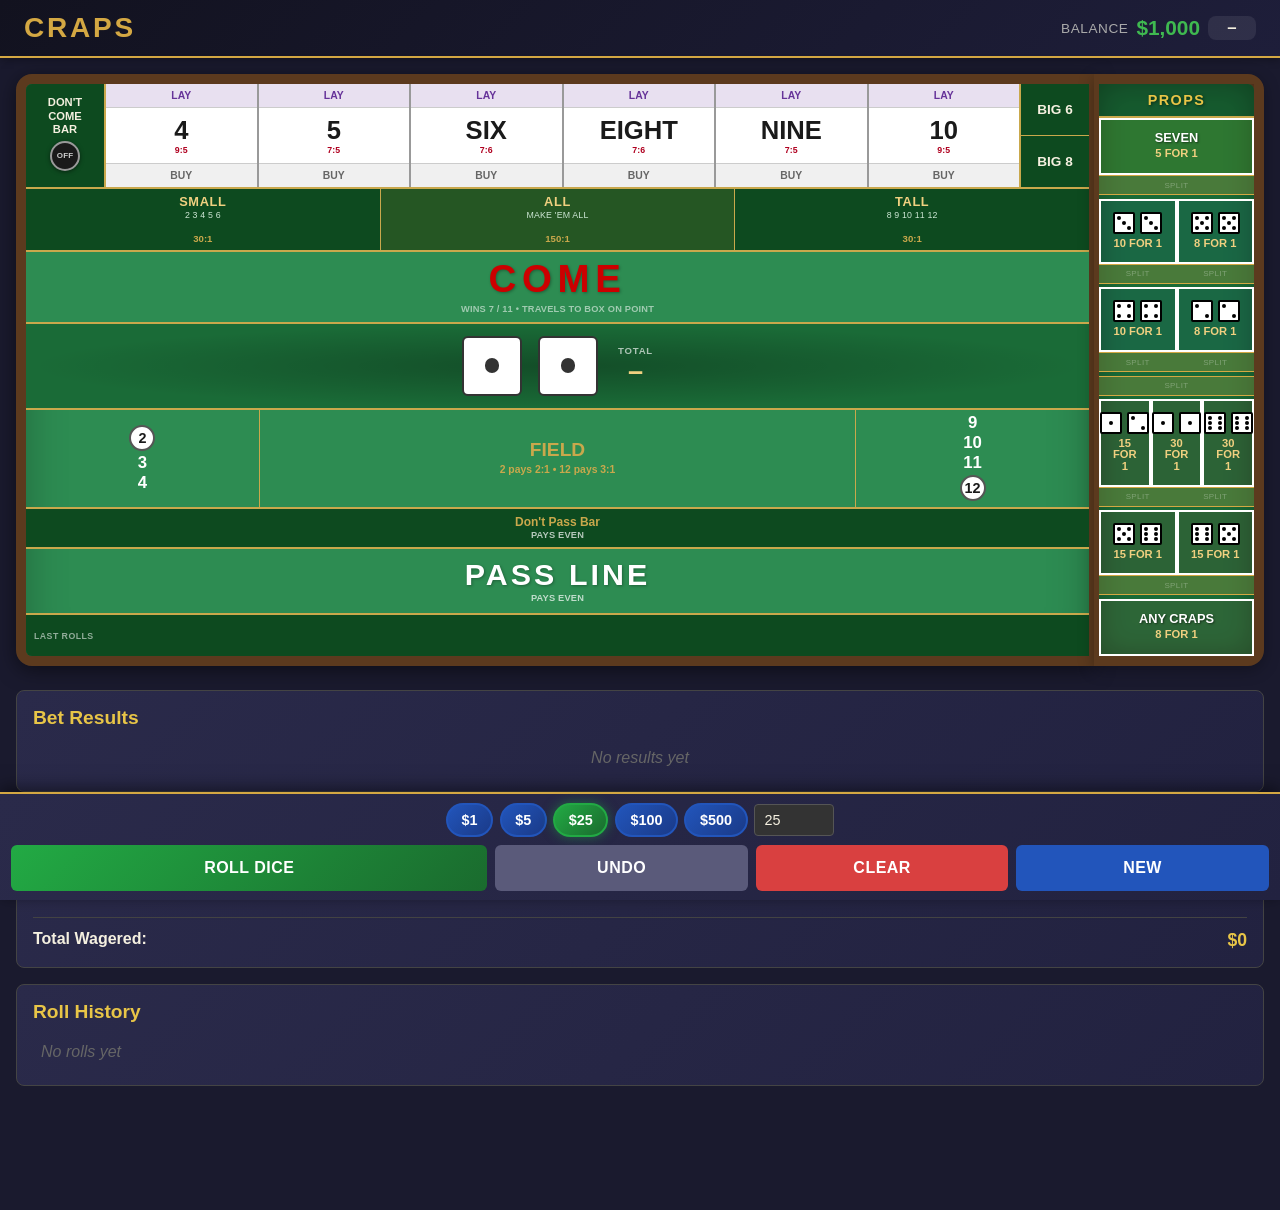
==== index.html @ 852f3686 "Add Undo, Clear-not-in-play, and keep the Pass Line up on a win - Undo button: removes the most rece" ====
<!DOCTYPE html>
<html lang="en">
<head>
  <meta charset="UTF-8">
  <meta name="viewport" content="width=device-width, initial-scale=1.0, viewport-fit=cover">
  <title>Craps</title>
  <link rel="stylesheet" href="styles.css">
  <link rel="manifest" href="manifest.json">
  <meta name="apple-mobile-web-app-capable" content="yes">
  <meta name="apple-mobile-web-app-status-bar-style" content="black-translucent">
  <meta name="apple-mobile-web-app-title" content="Craps">
  <meta name="theme-color" content="#1a1a2e">
  <link rel="apple-touch-icon" href="icons/icon-192.png">
</head>
<body>
  <header class="game-header">
    <h1>Craps</h1>
    <div class="player-info">
      <span class="balance-label">Balance</span>
      <span id="player-balance" class="balance-amount">$1000</span>
      <span id="game-message" class="result-chip" aria-live="polite" role="status">&ndash;</span>
    </div>
  </header>

  <main class="game-container">

    <!-- ============================================ -->
    <!-- TABLE LAYOUT: Craps Table + Prop Sidebar     -->
    <!-- ============================================ -->
    <div class="table-layout">

      <!-- CRAPS TABLE - Main Game Field -->
      <div class="craps-table">
        <div class="table-felt">

          <!-- ROW 1: Don't Come Bar + Number Boxes (4,5,SIX,8,NINE,10) + Big 6/8 -->
          <div class="table-top-row">
            <button class="bet-area dont-come-bar" data-bet="dont-come" aria-label="Don't Come">
              <span class="bet-label">Don't<br>Come<br>Bar</span>
              <div class="off-puck" id="off-puck">OFF</div>
              <div class="chip-stack" id="chips-dont-come"></div>
            </button>

            <div class="number-boxes">
              <div class="number-box" data-number="4">
                <div class="come-chip-spot" id="chips-come-pt-4" title="Come point"></div>
                <div class="dc-chip-spot" id="chips-dc-pt-4" title="Don't come point"></div>
                <div class="point-marker" id="point-marker-4"></div>
                <button class="bet-area number-bet-lay" data-bet="lay-4" aria-label="Lay 4">
                  <span class="lay-label">Lay</span>
                  <div class="chip-stack" id="chips-lay-4"></div>
                </button>
                <button class="bet-area number-bet-place" data-bet="place-4" aria-label="Place 4">
                  <span class="number-label">4</span>
                  <span class="place-odds">9:5</span>
                  <div class="chip-stack" id="chips-place-4"></div>
                </button>
                <button class="bet-area number-bet-buy" data-bet="buy-4" aria-label="Buy 4">
                  <span class="buy-label">Buy</span>
                  <div class="chip-stack" id="chips-buy-4"></div>
                </button>
              </div>

              <div class="number-box" data-number="5">
                <div class="come-chip-spot" id="chips-come-pt-5" title="Come point"></div>
                <div class="dc-chip-spot" id="chips-dc-pt-5" title="Don't come point"></div>
                <div class="point-marker" id="point-marker-5"></div>
                <button class="bet-area number-bet-lay" data-bet="lay-5" aria-label="Lay 5">
                  <span class="lay-label">Lay</span>
                  <div class="chip-stack" id="chips-lay-5"></div>
                </button>
                <button class="bet-area number-bet-place" data-bet="place-5" aria-label="Place 5">
                  <span class="number-label">5</span>
                  <span class="place-odds">7:5</span>
                  <div class="chip-stack" id="chips-place-5"></div>
                </button>
                <button class="bet-area number-bet-buy" data-bet="buy-5" aria-label="Buy 5">
                  <span class="buy-label">Buy</span>
                  <div class="chip-stack" id="chips-buy-5"></div>
                </button>
              </div>

              <div class="number-box" data-number="6">
                <div class="come-chip-spot" id="chips-come-pt-6" title="Come point"></div>
                <div class="dc-chip-spot" id="chips-dc-pt-6" title="Don't come point"></div>
                <div class="point-marker" id="point-marker-6"></div>
                <button class="bet-area number-bet-lay" data-bet="lay-6" aria-label="Lay 6">
                  <span class="lay-label">Lay</span>
                  <div class="chip-stack" id="chips-lay-6"></div>
                </button>
                <button class="bet-area number-bet-place" data-bet="place-6" aria-label="Place 6">
                  <span class="number-label">SIX</span>
                  <span class="place-odds">7:6</span>
                  <div class="chip-stack" id="chips-place-6"></div>
                </button>
                <button class="bet-area number-bet-buy" data-bet="buy-6" aria-label="Buy 6">
                  <span class="buy-label">Buy</span>
                  <div class="chip-stack" id="chips-buy-6"></div>
                </button>
              </div>

              <div class="number-box" data-number="8">
                <div class="come-chip-spot" id="chips-come-pt-8" title="Come point"></div>
                <div class="dc-chip-spot" id="chips-dc-pt-8" title="Don't come point"></div>
                <div class="point-marker" id="point-marker-8"></div>
                <button class="bet-area number-bet-lay" data-bet="lay-8" aria-label="Lay 8">
                  <span class="lay-label">Lay</span>
                  <div class="chip-stack" id="chips-lay-8"></div>
                </button>
                <button class="bet-area number-bet-place" data-bet="place-8" aria-label="Place 8">
                  <span class="number-label">EIGHT</span>
                  <span class="place-odds">7:6</span>
                  <div class="chip-stack" id="chips-place-8"></div>
                </button>
                <button class="bet-area number-bet-buy" data-bet="buy-8" aria-label="Buy 8">
                  <span class="buy-label">Buy</span>
                  <div class="chip-stack" id="chips-buy-8"></div>
                </button>
              </div>

              <div class="number-box" data-number="9">
                <div class="come-chip-spot" id="chips-come-pt-9" title="Come point"></div>
                <div class="dc-chip-spot" id="chips-dc-pt-9" title="Don't come point"></div>
                <div class="point-marker" id="point-marker-9"></div>
                <button class="bet-area number-bet-lay" data-bet="lay-9" aria-label="Lay 9">
                  <span class="lay-label">Lay</span>
                  <div class="chip-stack" id="chips-lay-9"></div>
                </button>
                <button class="bet-area number-bet-place" data-bet="place-9" aria-label="Place 9">
                  <span class="number-label">NINE</span>
                  <span class="place-odds">7:5</span>
                  <div class="chip-stack" id="chips-place-9"></div>
                </button>
                <button class="bet-area number-bet-buy" data-bet="buy-9" aria-label="Buy 9">
                  <span class="buy-label">Buy</span>
                  <div class="chip-stack" id="chips-buy-9"></div>
                </button>
              </div>

              <div class="number-box" data-number="10">
                <div class="come-chip-spot" id="chips-come-pt-10" title="Come point"></div>
                <div class="dc-chip-spot" id="chips-dc-pt-10" title="Don't come point"></div>
                <div class="point-marker" id="point-marker-10"></div>
                <button class="bet-area number-bet-lay" data-bet="lay-10" aria-label="Lay 10">
                  <span class="lay-label">Lay</span>
                  <div class="chip-stack" id="chips-lay-10"></div>
                </button>
                <button class="bet-area number-bet-place" data-bet="place-10" aria-label="Place 10">
                  <span class="number-label">10</span>
                  <span class="place-odds">9:5</span>
                  <div class="chip-stack" id="chips-place-10"></div>
                </button>
                <button class="bet-area number-bet-buy" data-bet="buy-10" aria-label="Buy 10">
                  <span class="buy-label">Buy</span>
                  <div class="chip-stack" id="chips-buy-10"></div>
                </button>
              </div>
            </div>

            <div class="big-bets">
              <button class="bet-area big-bet" data-bet="big-6" aria-label="Big 6">
                <span class="bet-label">BIG 6</span>
                <div class="chip-stack" id="chips-big-6"></div>
              </button>
              <button class="bet-area big-bet" data-bet="big-8" aria-label="Big 8">
                <span class="bet-label">BIG 8</span>
                <div class="chip-stack" id="chips-big-8"></div>
              </button>
            </div>
          </div>

          <!-- BONUS ROW: All Small / All Tall / All (ATS) — come-out roll only -->
          <div class="ats-row" aria-label="Bonus bets">
            <button class="bet-area ats-bet ats-small" data-bet="small" aria-label="All Small 2 3 4 5 6">
              <span class="ats-title">SMALL</span>
              <span class="ats-nums">2 3 4 5 6</span>
              <span class="ats-progress" id="ats-progress-small"></span>
              <span class="payout-label">30:1</span>
              <div class="chip-stack" id="chips-small"></div>
            </button>
            <button class="bet-area ats-bet ats-all" data-bet="all" aria-label="All numbers">
              <span class="ats-title">ALL</span>
              <span class="ats-nums">make 'em all</span>
              <span class="ats-progress" id="ats-progress-all"></span>
              <span class="payout-label">150:1</span>
              <div class="chip-stack" id="chips-all"></div>
            </button>
            <button class="bet-area ats-bet ats-tall" data-bet="tall" aria-label="All Tall 8 9 10 11 12">
              <span class="ats-title">TALL</span>
              <span class="ats-nums">8 9 10 11 12</span>
              <span class="ats-progress" id="ats-progress-tall"></span>
              <span class="payout-label">30:1</span>
              <div class="chip-stack" id="chips-tall"></div>
            </button>
          </div>

          <!-- ROW 2: COME area -->
          <button class="bet-area come-area" data-bet="come" aria-label="Come">
            <span class="come-label">COME</span>
            <span class="band-payout">wins 7 / 11 &bull; travels to box on point</span>
            <div class="chip-stack" id="chips-come"></div>
          </button>

          <!-- DICE ON BOARD -->
          <div class="table-center" aria-label="Dice">
            <div class="dice-container">
              <div class="die" id="die-1" aria-label="Die 1">
                <div class="die-face" data-value="1">
                  <span class="dot top-left"></span>
                  <span class="dot top-right"></span>
                  <span class="dot mid-left"></span>
                  <span class="dot center"></span>
                  <span class="dot mid-right"></span>
                  <span class="dot bottom-left"></span>
                  <span class="dot bottom-right"></span>
                </div>
              </div>
              <div class="die" id="die-2" aria-label="Die 2">
                <div class="die-face" data-value="1">
                  <span class="dot top-left"></span>
                  <span class="dot top-right"></span>
                  <span class="dot mid-left"></span>
                  <span class="dot center"></span>
                  <span class="dot mid-right"></span>
                  <span class="dot bottom-left"></span>
                  <span class="dot bottom-right"></span>
                </div>
              </div>
            </div>
            <div class="dice-total">
              <span>Total</span>
              <span id="dice-total-value">&ndash;</span>
            </div>
          </div>

          <!-- ROW 3: FIELD area — 3 sections, all place the same field bet -->
          <div class="field-area field-row">
            <button class="bet-area field-section field-left" data-bet="field" aria-label="Field 2 3 4">
              <div class="field-nums">
                <span class="field-number field-special">2</span>
                <span class="field-number">3</span>
                <span class="field-number">4</span>
              </div>
            </button>
            <button class="bet-area field-section field-center" data-bet="field" aria-label="Field">
              <span class="field-title">FIELD</span>
              <div class="field-payout">2 pays 2:1 &bull; 12 pays 3:1</div>
              <div class="chip-stack" id="chips-field"></div>
            </button>
            <button class="bet-area field-section field-right" data-bet="field" aria-label="Field 9 10 11 12">
              <div class="field-nums">
                <span class="field-number">9</span>
                <span class="field-number">10</span>
                <span class="field-number">11</span>
                <span class="field-number field-special">12</span>
              </div>
            </button>
          </div>

          <!-- ROW 4: Don't Pass Bar -->
          <button class="bet-area dont-pass-area" data-bet="dont-pass" aria-label="Don't Pass">
            <span class="bet-label">Don't Pass Bar</span>
            <span class="band-payout">pays even</span>
            <div class="chip-stack" id="chips-dont-pass"></div>
          </button>

          <!-- ROW 5: PASS LINE + PUT -->
          <div class="pass-line-row">
            <button class="bet-area pass-area" data-bet="pass" aria-label="Pass Line">
              <span class="pass-label">PASS LINE</span>
              <span class="band-payout">pays even</span>
              <div class="pass-chips">
                <div class="chip-stack" id="chips-pass"></div>
                <div class="chip-stack odds-stack" id="chips-pass-odds" title="Pass odds"></div>
              </div>
            </button>
            <button class="bet-area put-bet" data-bet="put" aria-label="Put Bet">
              <span class="put-label">PUT</span>
              <div class="chip-stack" id="chips-put"></div>
            </button>
          </div>

          <!-- DICE ROLL HISTORY — bottom of the board -->
          <div class="dice-history-bar">
            <span class="dice-history-label">Last rolls</span>
            <div id="dice-roll-history" class="dice-roll-history" aria-label="Recent roll history"></div>
          </div>

        </div>
      </div>

      <!-- Proposition Bets Sidebar -->
      <aside class="prop-sidebar" aria-label="Proposition bets">
        <div class="prop-sidebar-title">PROPS</div>
        <div class="prop-grid">

          <!-- Row 1: Any Seven (SEVEN) - full width -->
          <button class="bet-area prop-bet any-seven" data-bet="any-seven" aria-label="Any 7" style="grid-column: span 6;">
            <span class="bet-label">SEVEN</span>
            <span class="payout-label">5 FOR 1</span>
            <div class="chip-stack" id="chips-any-seven"></div>
          </button>

          <!-- Split: Any Seven / Hard ways -->
          <button class="bet-area split-zone" data-bet="split-seven-craps" aria-label="Split Any 7 / Any Craps" style="grid-column: span 6;">
            <span class="split-label">SPLIT</span>
            <div class="chip-stack" id="chips-split-seven-craps"></div>
          </button>

          <!-- Row 2: Hard 6 (10 FOR 1) & Hard 10 (8 FOR 1) -->
          <button class="bet-area prop-bet hard-way" data-bet="hard-6" aria-label="Hard 6" style="grid-column: span 3;">
            <div class="dice-display">
              <div class="mini-die die-3"><span class="dot top-left"></span><span class="dot center"></span><span class="dot bottom-right"></span></div>
              <div class="mini-die die-3"><span class="dot top-left"></span><span class="dot center"></span><span class="dot bottom-right"></span></div>
            </div>
            <span class="payout-label">10 FOR 1</span>
            <div class="chip-stack" id="chips-hard-6"></div>
          </button>

          <button class="bet-area prop-bet hard-way" data-bet="hard-10" aria-label="Hard 10" style="grid-column: span 3;">
            <div class="dice-display">
              <div class="mini-die die-5"><span class="dot center"></span><span class="dot top-left"></span><span class="dot top-right"></span><span class="dot bottom-left"></span><span class="dot bottom-right"></span></div>
              <div class="mini-die die-5"><span class="dot center"></span><span class="dot top-left"></span><span class="dot top-right"></span><span class="dot bottom-left"></span><span class="dot bottom-right"></span></div>
            </div>
            <span class="payout-label">8 FOR 1</span>
            <div class="chip-stack" id="chips-hard-10"></div>
          </button>

          <!-- Split: Hard 6 / Hard 8 and Hard 10 / Horn 2 -->
          <button class="bet-area split-zone" data-bet="split-hard6-hard8" aria-label="Split Hard 6 / Hard 8" style="grid-column: span 3;">
            <span class="split-label">SPLIT</span>
            <div class="chip-stack" id="chips-split-hard6-hard8"></div>
          </button>
          <button class="bet-area split-zone" data-bet="split-hard10-horn2" aria-label="Split Hard 10 / Horn 2" style="grid-column: span 3;">
            <span class="split-label">SPLIT</span>
            <div class="chip-stack" id="chips-split-hard10-horn2"></div>
          </button>

          <!-- Row 3: Hard 8 (10 FOR 1) & Hard 4 (8 FOR 1) -->
          <button class="bet-area prop-bet hard-way" data-bet="hard-8" aria-label="Hard 8" style="grid-column: span 3;">
            <div class="dice-display">
              <div class="mini-die die-4"><span class="dot top-left"></span><span class="dot top-right"></span><span class="dot bottom-left"></span><span class="dot bottom-right"></span></div>
              <div class="mini-die die-4"><span class="dot top-left"></span><span class="dot top-right"></span><span class="dot bottom-left"></span><span class="dot bottom-right"></span></div>
            </div>
            <span class="payout-label">10 FOR 1</span>
            <div class="chip-stack" id="chips-hard-8"></div>
          </button>

          <button class="bet-area prop-bet hard-way" data-bet="hard-4" aria-label="Hard 4" style="grid-column: span 3;">
            <div class="dice-display">
              <div class="mini-die die-2"><span class="dot top-left"></span><span class="dot bottom-right"></span></div>
              <div class="mini-die die-2"><span class="dot top-left"></span><span class="dot bottom-right"></span></div>
            </div>
            <span class="payout-label">8 FOR 1</span>
            <div class="chip-stack" id="chips-hard-4"></div>
          </button>

          <!-- Split: Hard 8 / Hard 10 and Hard 4 / Hard 6 -->
          <button class="bet-area split-zone" data-bet="split-hard8-hard10" aria-label="Split Hard 8 / Hard 10" style="grid-column: span 3;">
            <span class="split-label">SPLIT</span>
            <div class="chip-stack" id="chips-split-hard8-hard10"></div>
          </button>
          <button class="bet-area split-zone" data-bet="split-hard4-hard6" aria-label="Split Hard 4 / Hard 6" style="grid-column: span 3;">
            <span class="split-label">SPLIT</span>
            <div class="chip-stack" id="chips-split-hard4-hard6"></div>
          </button>

          <!-- Split: Any Craps / Hard 4 -->
          <button class="bet-area split-zone" data-bet="split-craps-hard4" aria-label="Split Any Craps / Hard 4" style="grid-column: span 6;">
            <span class="split-label">SPLIT</span>
            <div class="chip-stack" id="chips-split-craps-hard4"></div>
          </button>

          <!-- Row 4: Horn bets - 3, 2 (Snake Eyes), 12 (each spans 2) -->
          <button class="bet-area prop-bet horn" data-bet="horn-3" aria-label="Horn 3" style="grid-column: span 2;">
            <div class="dice-display">
              <div class="mini-die die-1"><span class="dot center"></span></div>
              <div class="mini-die die-2"><span class="dot top-left"></span><span class="dot bottom-right"></span></div>
            </div>
            <span class="payout-label">15 FOR 1</span>
            <div class="chip-stack" id="chips-horn-3"></div>
          </button>

          <button class="bet-area prop-bet horn" data-bet="horn-2" aria-label="Horn 2" style="grid-column: span 2;">
            <div class="dice-display">
              <div class="mini-die die-1"><span class="dot center"></span></div>
              <div class="mini-die die-1"><span class="dot center"></span></div>
            </div>
            <span class="payout-label">30 FOR 1</span>
            <div class="chip-stack" id="chips-horn-2"></div>
          </button>

          <button class="bet-area prop-bet horn" data-bet="horn-12" aria-label="Horn 12" style="grid-column: span 2;">
            <div class="dice-display">
              <div class="mini-die die-6"><span class="dot top-left"></span><span class="dot top-right"></span><span class="dot mid-left"></span><span class="dot mid-right"></span><span class="dot bottom-left"></span><span class="dot bottom-right"></span></div>
              <div class="mini-die die-6"><span class="dot top-left"></span><span class="dot top-right"></span><span class="dot mid-left"></span><span class="dot mid-right"></span><span class="dot bottom-left"></span><span class="dot bottom-right"></span></div>
            </div>
            <span class="payout-label">30 FOR 1</span>
            <div class="chip-stack" id="chips-horn-12"></div>
          </button>

          <!-- Split: Horn 2 / Horn 3 and Horn 3 / Horn 11 -->
          <button class="bet-area split-zone" data-bet="split-horn2-horn3" aria-label="Split Horn 2 / Horn 3" style="grid-column: span 3;">
            <span class="split-label">SPLIT</span>
            <div class="chip-stack" id="chips-split-horn2-horn3"></div>
          </button>
          <button class="bet-area split-zone" data-bet="split-horn3-horn11" aria-label="Split Horn 3 / Horn 11" style="grid-column: span 3;">
            <span class="split-label">SPLIT</span>
            <div class="chip-stack" id="chips-split-horn3-horn11"></div>
          </button>

          <!-- Row 5: Horn 11 (YO) -->
          <button class="bet-area prop-bet horn" data-bet="horn-11" aria-label="Horn 11" style="grid-column: span 3;">
            <div class="dice-display">
              <div class="mini-die die-5"><span class="dot center"></span><span class="dot top-left"></span><span class="dot top-right"></span><span class="dot bottom-left"></span><span class="dot bottom-right"></span></div>
              <div class="mini-die die-6"><span class="dot top-left"></span><span class="dot top-right"></span><span class="dot mid-left"></span><span class="dot mid-right"></span><span class="dot bottom-left"></span><span class="dot bottom-right"></span></div>
            </div>
            <span class="payout-label">15 FOR 1</span>
            <div class="chip-stack" id="chips-horn-11"></div>
          </button>

          <button class="bet-area prop-bet horn" data-bet="horn-11" aria-label="Horn 11" style="grid-column: span 3;">
            <div class="dice-display">
              <div class="mini-die die-6"><span class="dot top-left"></span><span class="dot top-right"></span><span class="dot mid-left"></span><span class="dot mid-right"></span><span class="dot bottom-left"></span><span class="dot bottom-right"></span></div>
              <div class="mini-die die-5"><span class="dot center"></span><span class="dot top-left"></span><span class="dot top-right"></span><span class="dot bottom-left"></span><span class="dot bottom-right"></span></div>
            </div>
            <span class="payout-label">15 FOR 1</span>
            <div class="chip-stack" id="chips-horn-11-alt"></div>
          </button>

          <!-- Split: Horn 11 / Horn 12 -->
          <button class="bet-area split-zone" data-bet="split-horn11-horn12" aria-label="Split Horn 11 / Horn 12" style="grid-column: span 6;">
            <span class="split-label">SPLIT</span>
            <div class="chip-stack" id="chips-split-horn11-horn12"></div>
          </button>

          <!-- Row 6: Any Craps - full width -->
          <button class="bet-area prop-bet any-craps" data-bet="any-craps" aria-label="Any Craps" style="grid-column: span 6;">
            <span class="bet-label">ANY CRAPS</span>
            <span class="payout-label">8 FOR 1</span>
            <div class="chip-stack" id="chips-any-craps"></div>
          </button>

        </div>
      </aside>

    </div>

    <!-- Betting History -->
    <section class="betting-history" aria-label="Betting outcome history">
      <h2>Bet Results</h2>
      <div id="betting-history-list" class="betting-history-list">
        <p class="no-history">No results yet</p>
      </div>
    </section>

    <!-- Active Bets Display -->
    <section class="active-bets" aria-label="Current active bets">
      <h2>Active Bets</h2>
      <div id="bets-list" class="bets-list">
        <p class="no-bets">No active bets</p>
      </div>
      <div class="bets-total">
        <span>Total Wagered:</span>
        <span id="total-wagered">$0</span>
      </div>
    </section>

    <!-- Roll History -->
    <section class="roll-history" aria-label="Roll history">
      <h2>Roll History</h2>
      <div id="history-list" class="history-list">
        <p class="no-history">No rolls yet</p>
      </div>
    </section>
  </main>

  <!-- Sticky Controls — always on screen -->
  <section class="controls" aria-label="Game controls">
    <div class="chip-selector">
      <button class="chip-btn" data-value="1" aria-label="Select $1 chip">$1</button>
      <button class="chip-btn" data-value="5" aria-label="Select $5 chip">$5</button>
      <button class="chip-btn selected" data-value="25" aria-label="Select $25 chip">$25</button>
      <button class="chip-btn" data-value="100" aria-label="Select $100 chip">$100</button>
      <button class="chip-btn" data-value="500" aria-label="Select $500 chip">$500</button>
      <input type="number" id="bet-amount" min="1" value="25" aria-label="Custom bet amount">
    </div>
    <div class="action-buttons">
      <button id="btn-roll" class="btn btn-roll" aria-label="Roll the dice">Roll Dice</button>
      <button id="btn-undo" class="btn btn-undo" aria-label="Undo last bet">Undo</button>
      <button id="btn-clear-bets" class="btn btn-clear" aria-label="Clear removable bets">Clear</button>
      <button id="btn-new-game" class="btn btn-new-game" aria-label="Start a new game">New</button>
    </div>
  </section>

  <!-- Take-odds popup (Bubble Craps style) -->
  <div class="odds-modal hidden" id="odds-modal" role="dialog" aria-modal="true" aria-labelledby="odds-modal-title">
    <div class="odds-modal-card">
      <div class="odds-modal-title" id="odds-modal-title">Take Odds?</div>
      <div class="odds-modal-sub" id="odds-modal-sub"></div>
      <div class="odds-modal-actions">
        <button class="odds-opt" id="odds-opt-1x" type="button">1&times;</button>
        <button class="odds-opt" id="odds-opt-2x" type="button">2&times;</button>
      </div>
      <button class="odds-no" id="odds-opt-no" type="button">No Odds</button>
    </div>
  </div>

  <script src="craps-engine.js"></script>
  <script src="app.js"></script>
  <script>
    if ('serviceWorker' in navigator) {
      navigator.serviceWorker.register('service-worker.js');
    }
  </script>
</body>
</html>
---- styles.css ----
/* ===== Reset & Base ===== */
*,
*::before,
*::after {
  box-sizing: border-box;
  margin: 0;
  padding: 0;
}

:root {
  --felt-green: #1a6b37;
  --felt-dark: #0d4a1f;
  --felt-light: #2d8c52;
  --felt-border: #c9a84c;
  --table-rail: #5c3a1e;
  --chip-red: #cc2233;
  --chip-blue: #2255bb;
  --chip-green: #22aa44;
  --chip-black: #222;
  --chip-purple: #8833bb;
  --gold: #d4a843;
  --gold-light: #f0d080;
  --text-light: #f5f0e0;
  --text-dark: #1a1a1a;
  --bg-dark: #1a1a2e;
  --bg-darker: #12121f;
  --accent: #e8c547;
  --danger: #d94040;
  --success: #3fb950;
  --point-on: #ff3333;
  --shadow: rgba(0, 0, 0, 0.3);
}

html {
  font-size: 16px;
}

body {
  font-family: 'Segoe UI', Tahoma, Geneva, Verdana, sans-serif;
  background: var(--bg-dark);
  color: var(--text-light);
  min-height: 100vh;
  display: flex;
  flex-direction: column;
}

/* ===== Header ===== */
.game-header {
  background: linear-gradient(135deg, var(--bg-darker), #1e1e3a);
  padding: 0.75rem 1.5rem;
  padding-top: max(0.75rem, env(safe-area-inset-top));
  padding-left: max(1.5rem, env(safe-area-inset-left));
  padding-right: max(1.5rem, env(safe-area-inset-right));
  display: flex;
  justify-content: space-between;
  align-items: center;
  border-bottom: 2px solid var(--gold);
  box-shadow: 0 2px 8px var(--shadow);
}

.game-header h1 {
  font-size: 1.75rem;
  font-weight: 700;
  color: var(--gold);
  letter-spacing: 0.1em;
  text-transform: uppercase;
}

.player-info {
  display: flex;
  align-items: center;
  justify-content: flex-end;
  flex-wrap: wrap;
  gap: 0.4rem 0.5rem;
  font-size: 1.1rem;
}

.balance-label {
  color: #aaa;
  font-size: 0.85rem;
  text-transform: uppercase;
  letter-spacing: 0.04em;
}

.balance-amount {
  font-weight: 700;
  color: var(--success);
  font-size: 1.3rem;
}

/* Last-roll result, shown next to the balance (replaces the old status row) */
.result-chip {
  min-width: 3rem;
  max-width: 13rem;
  text-align: center;
  font-weight: 800;
  font-size: 1.05rem;
  line-height: 1.15;
  padding: 0.15rem 0.5rem;
  border-radius: 8px;
  background: rgba(255, 255, 255, 0.08);
  color: var(--text-light);
}

/* ===== Main Container ===== */
.game-container {
  flex: 1;
  max-width: 1400px;
  margin: 0 auto;
  padding: 1rem;
  width: 100%;
  display: flex;
  flex-direction: column;
  gap: 1rem;
}


/* =========================================================
   TABLE LAYOUT - Two-Column: Table + Prop Sidebar
   ========================================================= */
.table-layout {
  display: flex;
  align-items: stretch;
  gap: 0;
  max-width: 1400px;
  margin: 0 auto;
  width: 100%;
}

.craps-table {
  flex: 1;
  min-width: 0;
  border: 10px solid var(--table-rail);
  border-radius: 16px 0 0 16px;
  border-right: 5px solid var(--table-rail);
  overflow: hidden;
  box-shadow:
    0 4px 20px rgba(0, 0, 0, 0.5),
    inset 0 0 0 3px rgba(0, 0, 0, 0.2);
}

.table-felt {
  background: var(--felt-light);
  display: flex;
  flex-direction: column;
  height: 100%;
  box-shadow: inset 0 0 40px rgba(0, 0, 0, 0.25);
}

/* --- Shared bet-area button reset --- */
.bet-area {
  background: transparent;
  border: none;
  cursor: pointer;
  padding: 0;
  margin: 0;
  appearance: none;
  -webkit-appearance: none;
  outline: none;
  color: inherit;
  font: inherit;
  position: relative;
  transition: background 0.15s, box-shadow 0.15s;
  touch-action: manipulation;
  -webkit-tap-highlight-color: transparent;
}

.bet-area:hover {
  background: rgba(255, 255, 255, 0.08);
}

.bet-area:focus-visible {
  outline: 2px solid var(--accent);
  outline-offset: -2px;
}

.bet-area:active {
  background: rgba(255, 255, 255, 0.15);
}

/* Flash animations for wins/losses */
.bet-area.flash-win {
  animation: flashWin 0.9s ease;
}

.bet-area.flash-loss {
  animation: flashLoss 0.9s ease;
}

@keyframes flashWin {
  0%, 100% { box-shadow: none; }
  30% { box-shadow: inset 0 0 20px rgba(63, 185, 80, 0.6); }
}

@keyframes flashLoss {
  0%, 100% { box-shadow: none; }
  30% { box-shadow: inset 0 0 20px rgba(217, 64, 64, 0.6); }
}

/* Field-level (container) flash animations for wins/losses */
@keyframes flashFieldWin {
  0%   { background-color: transparent; }
  30%  { background-color: rgba(63, 185, 80, 0.6); }
  100% { background-color: transparent; }
}

@keyframes flashFieldLoss {
  0%   { background-color: transparent; }
  30%  { background-color: rgba(217, 64, 64, 0.6); }
  100% { background-color: transparent; }
}

.flash-field-win {
  animation: flashFieldWin 0.7s ease-in-out !important;
}

.flash-field-loss {
  animation: flashFieldLoss 0.7s ease-in-out !important;
}

/* ===== ROW 1: Top row - Don't Come + Number Boxes + Big 6/8 ===== */
.table-top-row {
  display: flex;
  border-bottom: 2px solid var(--felt-border);
}

/* Don't Come Bar */
.dont-come-bar {
  width: 80px;
  min-height: 90px;
  background: var(--felt-dark);
  border-right: 2px solid var(--felt-border);
  display: flex;
  flex-direction: column;
  align-items: center;
  justify-content: center;
  gap: 0.25rem;
  flex-shrink: 0;
}

.dont-come-bar .bet-label {
  color: var(--text-light);
  font-size: 0.7rem;
  font-weight: bold;
  text-align: center;
  line-height: 1.2;
  text-transform: uppercase;
}

/* Number Boxes container */
.number-boxes {
  display: flex;
  flex: 1;
}

.number-box {
  flex: 1;
  display: flex;
  flex-direction: column;
  border-right: 2px solid #999;
  position: relative;
  background: white;
}

.number-box:last-child {
  border-right: none;
}

.number-bet-place {
  flex: 1;
  display: flex;
  flex-direction: column;
  align-items: center;
  justify-content: center;
  gap: 1px;
  min-height: 55px;
  background: white;
}

.number-bet-place:hover {
  background: rgba(0, 0, 0, 0.05);
}

.number-label {
  font-size: 1.6rem;
  font-weight: 700;
  color: var(--text-dark);
}

.number-bet-lay {
  display: flex;
  align-items: center;
  justify-content: center;
  height: 24px;
  border-bottom: 1px solid #ccc;
  background: #e8e0f0;
}

.number-bet-lay:hover {
  background: #d8c8e8;
}

.lay-label {
  font-size: 0.65rem;
  color: #663399;
  font-weight: 600;
  text-transform: uppercase;
}

.number-bet-buy {
  display: flex;
  align-items: center;
  justify-content: center;
  height: 24px;
  border-top: 1px solid #ccc;
  background: #f0f0f0;
}

.number-bet-buy:hover {
  background: #e0e0e0;
}

.buy-label {
  font-size: 0.65rem;
  color: #666;
  font-weight: 600;
  text-transform: uppercase;
}

/* Place-bet payout ratio printed in the box (casino style) */
.place-odds {
  font-size: 0.55rem;
  font-weight: 700;
  color: #b00020;
  letter-spacing: 0.02em;
  line-height: 1;
  pointer-events: none;
}

/* Come / Don't Come chips that have traveled to this number's box */
.come-chip-spot,
.dc-chip-spot {
  position: absolute;
  z-index: 6;
  display: flex;
  align-items: center;
  justify-content: center;
  pointer-events: none;
}

.come-chip-spot {
  top: 26px;
  left: 3px;
}

.dc-chip-spot {
  bottom: 26px;
  left: 3px;
}

.chip.come-chip {
  box-shadow: 0 0 0 2px #ffd700, 0 1px 4px rgba(0, 0, 0, 0.6);
}

/* Not-working ("OFF") bet — dimmed chip with an OFF lammer */
.chip.off {
  position: relative;
  opacity: 0.55;
  filter: grayscale(0.6);
}

.chip.off::after {
  content: 'OFF';
  position: absolute;
  top: 50%;
  left: 50%;
  transform: translate(-50%, -50%) rotate(-12deg);
  font-size: 0.5rem;
  font-weight: 900;
  letter-spacing: 0.02em;
  color: #fff;
  background: rgba(180, 0, 0, 0.92);
  border-radius: 3px;
  padding: 0 3px;
  text-shadow: none;
  pointer-events: none;
}

.chip.dc-chip {
  box-shadow: 0 0 0 2px #ff5555, 0 1px 4px rgba(0, 0, 0, 0.6);
}

/* Odds chips — a cyan ring marks the "true odds" backing bet */
.chip.odds-chip {
  box-shadow: 0 0 0 2px #5cc6ff, 0 1px 4px rgba(0, 0, 0, 0.6);
}

/* Come point box holds the come chip + its odds chip side by side */
.come-chip-spot {
  flex-direction: row;
  gap: 2px;
}

.come-chip-spot .chip {
  width: 20px;
  height: 20px;
  font-size: 0.5rem;
}

/* Pass line: flat chip + odds chip shown together */
.pass-chips {
  display: flex;
  align-items: center;
  gap: 4px;
}

/* Point marker (ON puck) — shown only on the box that is the current point.
   The single OFF puck lives in the Don't Come bar (see .off-puck). */
.point-marker {
  position: absolute;
  top: 2px;
  right: 2px;
  width: 26px;
  height: 26px;
  border-radius: 50%;
  z-index: 7;
  pointer-events: none;
  display: none;
  align-items: center;
  justify-content: center;
  font-size: 0.5rem;
  font-weight: 900;
  letter-spacing: 0.02em;
  text-transform: uppercase;
  transition: all 0.3s ease;
}

.point-marker.on {
  display: flex;
  background: #FFFFFF;
  border: 2px solid #FFD700;
  color: #000;
  box-shadow:
    0 0 12px rgba(255, 215, 0, 0.6),
    0 0 24px rgba(255, 215, 0, 0.35);
  animation: pulseMarker 1.5s ease-in-out infinite;
}

.point-marker.on::after {
  content: 'ON';
  color: #000;
  font-weight: bold;
}

/* OFF puck — sits in the Don't Come bar during the come-out roll */
.off-puck {
  width: 30px;
  height: 30px;
  border-radius: 50%;
  background: #1a1a1a;
  border: 2px solid #999;
  color: #ccc;
  display: flex;
  align-items: center;
  justify-content: center;
  font-size: 0.5rem;
  font-weight: 900;
  letter-spacing: 0.02em;
  pointer-events: none;
  box-shadow: 0 1px 4px rgba(0, 0, 0, 0.5);
}

.off-puck.hidden {
  display: none;
}

.point-marker.glow-burst {
  animation: pointBurst 0.5s ease-out;
}

@keyframes pulseMarker {
  0%, 100% {
    box-shadow:
      0 0 12px rgba(255, 215, 0, 0.5),
      0 0 24px rgba(255, 215, 0, 0.3);
  }
  50% {
    box-shadow:
      0 0 12px rgba(255, 215, 0, 0.8),
      0 0 32px rgba(255, 215, 0, 0.6);
  }
}

@keyframes pointBurst {
  0% {
    transform: scale(1);
    box-shadow:
      0 0 8px rgba(255, 51, 51, 0.6),
      0 0 20px rgba(255, 51, 51, 0.3);
  }
  50% {
    transform: scale(1.4);
    box-shadow:
      0 0 20px rgba(255, 51, 51, 1),
      0 0 40px rgba(255, 51, 51, 0.6);
  }
  100% {
    transform: scale(1);
    box-shadow:
      0 0 8px rgba(255, 51, 51, 0.6),
      0 0 20px rgba(255, 51, 51, 0.3);
  }
}

/* Big 6/8 */
.big-bets {
  display: flex;
  flex-direction: column;
  width: 70px;
  flex-shrink: 0;
  border-left: 2px solid var(--felt-border);
}

.big-bet {
  flex: 1;
  display: flex;
  align-items: center;
  justify-content: center;
  background: var(--felt-dark);
  border-bottom: 1px solid var(--felt-border);
}

.big-bet:last-child {
  border-bottom: none;
}

.big-bet .bet-label {
  color: var(--text-light);
  font-size: 0.85rem;
  font-weight: 700;
}

/* ===== BONUS ROW: All Small / All / All Tall (ATS) ===== */
.ats-row {
  display: flex;
  border-bottom: 2px solid var(--felt-border);
  background: var(--felt-dark);
}

.ats-bet {
  flex: 1;
  display: flex;
  flex-direction: column;
  align-items: center;
  justify-content: center;
  gap: 1px;
  padding: 0.3rem 0.2rem;
  min-height: 52px;
  border-right: 1px solid var(--felt-border);
  position: relative;
}

.ats-bet:last-child {
  border-right: none;
}

.ats-all {
  background: rgba(212, 168, 67, 0.12);
}

.ats-title {
  font-size: 0.8rem;
  font-weight: 800;
  letter-spacing: 0.05em;
  color: var(--gold-light);
}

.ats-nums {
  font-size: 0.55rem;
  color: #cfe8d6;
  text-transform: uppercase;
  letter-spacing: 0.02em;
}

.ats-bet .payout-label {
  font-size: 0.6rem;
  font-weight: 700;
  color: var(--felt-border);
}

.ats-progress {
  font-size: 0.6rem;
  font-weight: 700;
  color: #fff;
  min-height: 0.7rem;
}

.ats-progress:not(:empty) {
  background: rgba(0, 0, 0, 0.35);
  border-radius: 6px;
  padding: 0 5px;
}

/* ===== ROW 2: COME area ===== */
.come-area {
  display: flex;
  flex-direction: column;
  align-items: center;
  justify-content: center;
  gap: 0.15rem;
  min-height: 72px;
  border-bottom: 2px solid var(--felt-border);
  background: var(--felt-light);
}

/* Casino-style small payout notes printed on the felt bands */
.band-payout {
  font-size: 0.58rem;
  font-weight: 600;
  color: rgba(255, 255, 255, 0.7);
  letter-spacing: 0.02em;
  text-transform: uppercase;
}

.come-area .band-payout {
  color: rgba(255, 255, 255, 0.55);
}

/* ===== DICE ON THE BOARD ===== */
.table-center {
  display: flex;
  align-items: center;
  justify-content: center;
  gap: 1.25rem;
  padding: 0.6rem;
  min-height: 86px;
  background:
    radial-gradient(ellipse at center, rgba(0, 0, 0, 0.28), transparent 70%),
    var(--felt-green);
  border-bottom: 2px solid var(--felt-border);
}

.table-center .dice-total {
  display: flex;
  flex-direction: column;
  align-items: center;
  line-height: 1.1;
}

.table-center .dice-total span:first-child {
  font-size: 0.6rem;
  text-transform: uppercase;
  letter-spacing: 0.08em;
  color: rgba(255, 255, 255, 0.65);
  font-weight: 600;
}

.table-center #dice-total-value {
  font-size: 1.7rem;
  font-weight: 800;
  color: var(--gold-light);
}

/* ===== DICE ROLL HISTORY (bottom of board) ===== */
.dice-history-bar {
  display: flex;
  align-items: center;
  gap: 0.4rem;
  padding: 0.35rem 0.5rem;
  background: var(--felt-dark);
}

.dice-history-label {
  flex-shrink: 0;
  font-size: 0.55rem;
  text-transform: uppercase;
  letter-spacing: 0.05em;
  color: rgba(255, 255, 255, 0.55);
  font-weight: 700;
}

.come-label {
  color: #cc0000;
  font-size: 2.4rem;
  font-weight: 700;
  text-shadow: 1px 1px 3px rgba(0, 0, 0, 0.3);
  letter-spacing: 0.15em;
}

/* ===== ROW 3: FIELD area ===== */
.field-area {
  border-bottom: 2px solid var(--felt-border);
}

/* Three-section field row */
.field-row {
  display: flex;
  flex-direction: row;
  width: 100%;
  min-height: 65px;
}

.field-section {
  display: flex;
  flex-direction: column;
  align-items: center;
  justify-content: center;
  padding: 0.35rem 0.5rem;
  gap: 0.15rem;
  min-height: 65px;
}

.field-left,
.field-right {
  flex: 0 0 auto;
  width: 22%;
  border-right: 1px solid var(--felt-border);
}

.field-right {
  border-right: none;
  border-left: 1px solid var(--felt-border);
}

.field-center {
  flex: 1;
}

.field-nums {
  display: flex;
  flex-direction: column;
  align-items: center;
  justify-content: center;
  gap: 0.2rem;
}

.field-number {
  color: white;
  font-size: 1.05rem;
  font-weight: 700;
  line-height: 1;
}

.field-special {
  display: inline-flex;
  align-items: center;
  justify-content: center;
  width: 26px;
  height: 26px;
  border-radius: 50%;
  background: white;
  color: var(--text-dark);
  font-size: 0.9rem;
  font-weight: 700;
  border: 2px solid #555;
}

.field-title {
  color: var(--felt-border);
  font-size: 1.2rem;
  font-weight: 700;
}

.field-payout {
  color: var(--felt-border);
  font-size: 0.65rem;
  font-weight: 600;
  text-align: center;
}

/* ===== ROW 4: Don't Pass Bar ===== */
.dont-pass-area {
  display: flex;
  flex-direction: column;
  align-items: center;
  justify-content: center;
  gap: 0.05rem;
  min-height: 40px;
  border-bottom: 2px solid var(--felt-border);
  background: var(--felt-dark);
}

.dont-pass-area .bet-label {
  color: var(--felt-border);
  font-size: 0.75rem;
  font-weight: 700;
}

/* ===== ROW 5: PASS LINE + PUT ===== */
.pass-line-row {
  display: flex;
  border-bottom: 2px solid var(--felt-border);
}

.pass-line-row .pass-area {
  flex: 1;
  border-bottom: none;
}

.pass-area {
  display: flex;
  flex-direction: column;
  align-items: center;
  justify-content: center;
  gap: 0.1rem;
  min-height: 64px;
  border-bottom: 2px solid var(--felt-border);
}

.pass-label {
  color: white;
  font-size: 1.9rem;
  font-weight: 700;
  letter-spacing: 0.1em;
  text-shadow: 1px 1px 3px rgba(0, 0, 0, 0.3);
}

.put-bet {
  width: 60px;
  display: flex;
  flex-direction: column;
  align-items: center;
  justify-content: center;
  background: rgba(102, 51, 153, 0.15);
  border-left: 2px solid var(--felt-border);
  flex-shrink: 0;
}

.put-bet:hover {
  background: rgba(102, 51, 153, 0.3);
}

.put-label {
  color: white;
  font-size: 0.75rem;
  font-weight: 700;
  text-transform: uppercase;
  text-shadow: 1px 1px 2px rgba(0, 0, 0, 0.4);
}

.put-bet.hidden {
  display: none;
}

/* ===== PROPOSITION SIDEBAR ===== */
.prop-sidebar {
  width: 170px;
  flex-shrink: 0;
  background: var(--felt-green);
  border: 10px solid var(--table-rail);
  border-left: 5px solid var(--table-rail);
  border-radius: 0 16px 16px 0;
  display: flex;
  flex-direction: column;
  box-shadow:
    inset 0 0 30px rgba(0, 0, 0, 0.3),
    0 4px 16px var(--shadow);
  overflow: visible;
}

.prop-sidebar-title {
  text-align: center;
  font-size: 0.9rem;
  font-weight: 700;
  color: var(--accent);
  padding: 0.5rem 0.25rem;
  text-transform: uppercase;
  letter-spacing: 0.1em;
  text-shadow: 1px 1px 3px rgba(0, 0, 0, 0.5);
  border-bottom: 2px solid var(--felt-border);
  background: rgba(0, 0, 0, 0.15);
}

.prop-grid {
  display: grid;
  grid-template-columns: repeat(6, 1fr);
  flex: 1;
  gap: 0;
}

.prop-bet {
  background: rgba(136, 51, 187, 0.1);
  border: 2px solid white;
  border-radius: 0;
  padding: 0.5rem;
  display: flex;
  flex-direction: column;
  align-items: center;
  justify-content: center;
  min-height: 54px;
  cursor: pointer;
  transition: all 0.2s;
  gap: 0.2rem;
  flex-shrink: 0;
  overflow: visible;
}

.prop-bet:hover {
  background: rgba(136, 51, 187, 0.3);
  box-shadow: inset 0 0 12px rgba(136, 51, 187, 0.4);
}

.prop-bet.any-seven {
  background: rgba(221, 221, 0, 0.1);
}

.prop-bet.any-seven:hover {
  background: rgba(221, 221, 0, 0.25);
  box-shadow: inset 0 0 12px rgba(221, 221, 0, 0.4);
}

.prop-bet.any-craps {
  background: rgba(217, 64, 64, 0.1);
}

.prop-bet.any-craps:hover {
  background: rgba(217, 64, 64, 0.25);
  box-shadow: inset 0 0 12px rgba(217, 64, 64, 0.4);
}

.prop-bet.hard-way {
  background: rgba(34, 85, 187, 0.1);
}

.prop-bet.hard-way:hover {
  background: rgba(34, 85, 187, 0.25);
  box-shadow: inset 0 0 12px rgba(34, 85, 187, 0.4);
}

.prop-bet.horn {
  background: rgba(204, 34, 51, 0.1);
}

.prop-bet.horn:hover {
  background: rgba(204, 34, 51, 0.25);
  box-shadow: inset 0 0 12px rgba(204, 34, 51, 0.4);
}

.prop-bet .bet-label {
  font-size: 0.8rem;
  color: white;
  font-weight: bold;
  text-shadow: 1px 1px 2px rgba(0, 0, 0, 0.5);
  line-height: 1.1;
}

.prop-bet .payout-label {
  font-size: 0.7rem;
  color: var(--gold-light);
  font-weight: bold;
  line-height: 1;
}

/* ===== MINI DICE DISPLAYS FOR PROPS ===== */
.dice-display {
  display: flex;
  gap: 0.3rem;
  align-items: center;
  justify-content: center;
  height: 24px;
  overflow: visible;
}

.mini-die {
  width: 22px;
  height: 22px;
  background: white;
  border: 2px solid #000;
  border-radius: 2px;
  position: relative;
  overflow: visible;
  z-index: 10;
}

.mini-die .dot {
  width: 4px;
  height: 4px;
  background: #000;
  border-radius: 50%;
  position: absolute;
  z-index: 11;
  display: block;
}

.mini-die .dot.top-left { top: 2px; left: 2px; }
.mini-die .dot.top-right { top: 2px; right: 2px; }
.mini-die .dot.mid-left { top: 50%; left: 2px; transform: translateY(-50%); }
.mini-die .dot.mid-right { top: 50%; right: 2px; transform: translateY(-50%); }
.mini-die .dot.bottom-left { bottom: 2px; left: 2px; }
.mini-die .dot.bottom-right { bottom: 2px; right: 2px; }
.mini-die .dot.center { top: 50%; left: 50%; transform: translate(-50%, -50%); }

/* ===== HARD BET CONTAINERS ===== */
.hard-bet-container {
  display: flex;
  flex-direction: column;
  gap: 0;
}

.hard-bet-container .prop-bet {
  flex: 1;
  min-height: 60px;
  border-bottom: none;
  border-right: 1px solid rgba(201, 168, 76, 0.2);
}

.hard-bet-container .split-vertical {
  height: 16px;
  min-height: 16px;
  border-right: none;
  border-bottom: 1px dashed rgba(201, 168, 76, 0.4);
  border-top: 1px dashed rgba(201, 168, 76, 0.4);
}

/* ===== SPLIT ZONES ===== */
.split-zone {
  height: 12px;
  min-height: 12px;
  width: 100%;
  background: rgba(255, 255, 255, 0.05);
  border: none;
  border-top: 1px dashed rgba(201, 168, 76, 0.4);
  border-bottom: 1px dashed rgba(201, 168, 76, 0.4);
  cursor: pointer;
  display: flex;
  align-items: center;
  justify-content: center;
  position: relative;
  transition: all 0.2s ease;
  overflow: hidden;
}

.split-zone .split-label {
  font-size: 0.5rem;
  color: rgba(255, 255, 255, 0.3);
  text-transform: uppercase;
  letter-spacing: 0.05em;
  white-space: nowrap;
  pointer-events: none;
}

.split-zone:hover {
  height: 18px;
  background: rgba(212, 168, 67, 0.35);
  border-top: 1px solid var(--gold);
  border-bottom: 1px solid var(--gold);
  box-shadow: 0 0 8px rgba(212, 168, 67, 0.4);
}

.split-zone:hover .split-label {
  color: var(--gold-light);
  font-size: 0.55rem;
}

.split-zone:active {
  background: rgba(212, 168, 67, 0.5);
}

.split-zone:focus-visible {
  outline: 2px solid var(--accent);
  outline-offset: -1px;
}

.split-zone.has-bet {
  height: 20px;
  background: rgba(212, 168, 67, 0.25);
  border-top: 1px solid var(--gold);
  border-bottom: 1px solid var(--gold);
}

.split-zone .chip-stack {
  position: absolute;
  top: 50%;
  left: 50%;
  transform: translate(-50%, -50%);
}

.split-zone .chip {
  width: 16px;
  height: 16px;
  font-size: 0.45rem;
}

.split-zone.flash-win {
  animation: flashWin 0.9s ease;
}

.split-zone.flash-loss {
  animation: flashLoss 0.9s ease;
}

@keyframes chipLandSplit {
  0% {
    transform: scale(0.3) translateY(-20px);
    opacity: 0;
  }
  50% {
    transform: scale(1.15) translateY(0);
    opacity: 1;
  }
  70% {
    transform: scale(0.95);
  }
  100% {
    transform: scale(1);
    opacity: 1;
  }
}

.split-zone .chip-stack .chip {
  animation: chipLandSplit 0.35s ease-out;
}

/* Prop sidebar chip sizing */
.prop-sidebar .prop-bet .chip {
  width: 30px;
  height: 30px;
  font-size: 0.7rem;
  border-width: 2px;
}

/* ===== DICE AREA ===== */
.dice-area {
  display: flex;
  flex-direction: column;
  align-items: center;
  gap: 0.75rem;
  padding: 1rem;
  background: linear-gradient(135deg, #2a2a4a, #222240);
  border: 1px solid #444;
  border-radius: 8px;
  margin: 0.5rem 0;
}

.dice-container {
  display: flex;
  gap: 1rem;
  align-items: center;
}

.die {
  width: 60px;
  height: 60px;
  perspective: 1000px;
}

.die-face {
  width: 100%;
  height: 100%;
  background: white;
  border: 2px solid #333;
  border-radius: 6px;
  display: grid;
  grid-template-columns: repeat(3, 1fr);
  grid-template-rows: repeat(3, 1fr);
  padding: 4px;
  gap: 2px;
}

.dot {
  background: #333;
  border-radius: 50%;
  display: none;
}

.dot.top-left { grid-column: 1; grid-row: 1; }
.dot.top-right { grid-column: 3; grid-row: 1; }
.dot.mid-left { grid-column: 1; grid-row: 2; }
.dot.center { grid-column: 2; grid-row: 2; }
.dot.mid-right { grid-column: 3; grid-row: 2; }
.dot.bottom-left { grid-column: 1; grid-row: 3; }
.dot.bottom-right { grid-column: 3; grid-row: 3; }

.die-face[data-value="1"] .center { display: block; }
.die-face[data-value="2"] .top-left { display: block; }
.die-face[data-value="2"] .bottom-right { display: block; }
.die-face[data-value="3"] .top-left { display: block; }
.die-face[data-value="3"] .center { display: block; }
.die-face[data-value="3"] .bottom-right { display: block; }
.die-face[data-value="4"] .top-left { display: block; }
.die-face[data-value="4"] .top-right { display: block; }
.die-face[data-value="4"] .bottom-left { display: block; }
.die-face[data-value="4"] .bottom-right { display: block; }
.die-face[data-value="5"] .top-left { display: block; }
.die-face[data-value="5"] .top-right { display: block; }
.die-face[data-value="5"] .center { display: block; }
.die-face[data-value="5"] .bottom-left { display: block; }
.die-face[data-value="5"] .bottom-right { display: block; }
.die-face[data-value="6"] .top-left { display: block; }
.die-face[data-value="6"] .top-right { display: block; }
.die-face[data-value="6"] .mid-left { display: block; }
.die-face[data-value="6"] .mid-right { display: block; }
.die-face[data-value="6"] .bottom-left { display: block; }
.die-face[data-value="6"] .bottom-right { display: block; }

.dice-total {
  font-size: 1.3rem;
  font-weight: bold;
  color: var(--accent);
}

/* ===== DICE ROLL HISTORY STRIP ===== */
/* Single-row strip: newest chip on the left, oldest falls off the right */
.dice-roll-history {
  display: flex;
  flex-direction: row;
  flex-wrap: nowrap;
  overflow: hidden;
  gap: 3px;
  flex: 1;
  min-width: 0;
  min-height: 30px;
  align-items: center;
}

.roll-chip {
  flex-shrink: 0;
  width: 26px;
  height: 26px;
  border-radius: 5px;
  display: flex;
  align-items: center;
  justify-content: center;
  font-size: 0.8rem;
  font-weight: bold;
  color: #fff;
  text-shadow:
    -1px -1px 0 #000,
     1px -1px 0 #000,
    -1px  1px 0 #000,
     1px  1px 0 #000;
  border: 2px solid transparent;
  box-shadow: 0 1px 4px rgba(0,0,0,0.6);
  cursor: default;
}

/* Place numbers: 4 5 6 8 9 10 (easy way) */
.roll-chip.place {
  background: #4a4a6a;
  border-color: #8888bb;
}

/* Hard ways: 2+2=4, 3+3=6, 4+4=8, 5+5=10 */
.roll-chip.hard {
  background: #1a6b1a;
  border-color: #44dd44;
  box-shadow: 0 1px 4px rgba(0,0,0,0.6), 0 0 7px rgba(68,221,68,0.5);
}

/* Seven */
.roll-chip.seven {
  background: #992020;
  border-color: #ff5555;
  box-shadow: 0 1px 4px rgba(0,0,0,0.6), 0 0 7px rgba(255,85,85,0.5);
}

/* Craps numbers: 2 3 11 12 */
.roll-chip.craps {
  background: #5c1a8e;
  border-color: #bb55ff;
  box-shadow: 0 1px 4px rgba(0,0,0,0.6), 0 0 7px rgba(187,85,255,0.5);
}

/* ===== CONTROLS (sticky bottom bar — always on screen) ===== */
.controls {
  position: sticky;
  bottom: 0;
  z-index: 200;
  background: linear-gradient(135deg, #2a2a4a, #222240);
  border-top: 2px solid var(--gold);
  padding: 0.55rem 0.7rem;
  padding-bottom: max(0.55rem, env(safe-area-inset-bottom));
  display: flex;
  flex-direction: column;
  gap: 0.5rem;
  box-shadow: 0 -4px 16px rgba(0, 0, 0, 0.5);
}

.bet-amount-label {
  color: #aaa;
  font-weight: 600;
}

.chip-selector {
  display: flex;
  gap: 0.4rem;
  flex-wrap: wrap;
  align-items: center;
  justify-content: center;
}

.chip-btn {
  background: linear-gradient(135deg, var(--chip-blue), #1a3a88);
  color: white;
  border: 2px solid var(--chip-blue);
  padding: 0.45rem 0.85rem;
  border-radius: 20px;
  cursor: pointer;
  font-weight: 600;
  transition: all 0.2s;
  font-size: 0.9rem;
}

.chip-btn:hover {
  transform: translateY(-2px);
  box-shadow: 0 4px 8px rgba(34, 85, 187, 0.4);
}

.chip-btn.selected {
  background: linear-gradient(135deg, var(--chip-green), #1a6b2e);
  border-color: var(--chip-green);
  box-shadow: 0 0 12px rgba(34, 170, 68, 0.5);
}

#bet-amount {
  background: #333;
  color: var(--text-light);
  border: 1px solid #555;
  padding: 0.45rem 0.6rem;
  border-radius: 4px;
  width: 80px;
  font-size: 0.9rem;
}

#bet-amount:focus {
  outline: none;
  border-color: var(--accent);
  box-shadow: 0 0 8px rgba(232, 197, 71, 0.3);
}

.action-buttons {
  display: flex;
  gap: 0.5rem;
}

.btn {
  padding: 0.7rem 0.9rem;
  min-height: 46px;
  border: none;
  border-radius: 6px;
  cursor: pointer;
  font-weight: 700;
  font-size: 1rem;
  transition: all 0.2s;
  text-transform: uppercase;
  letter-spacing: 0.03em;
}

.btn-roll {
  background: linear-gradient(135deg, var(--chip-green), #1a6b2e);
  color: white;
  flex: 2;
  min-width: 0;
}

.btn-roll:hover:not(:disabled) {
  transform: translateY(-2px);
  box-shadow: 0 6px 12px rgba(34, 170, 68, 0.4);
}

.btn-roll:disabled {
  opacity: 0.5;
  cursor: not-allowed;
}

.btn-undo {
  background: #5a5a7a;
  color: white;
  flex: 1;
  min-width: 0;
}

.btn-undo:hover {
  opacity: 0.85;
  box-shadow: 0 4px 8px rgba(90, 90, 122, 0.4);
}

.btn-clear {
  background: var(--danger);
  color: white;
  flex: 1;
  min-width: 0;
}

.btn-clear:hover {
  opacity: 0.8;
  box-shadow: 0 4px 8px rgba(217, 64, 64, 0.3);
}

.btn-new-game {
  background: var(--chip-blue);
  color: white;
  flex: 1;
  min-width: 0;
}

.btn-new-game:hover {
  opacity: 0.8;
  box-shadow: 0 4px 8px rgba(34, 85, 187, 0.3);
}

.mode-toggle {
  display: flex;
  align-items: center;
}

.toggle-label {
  display: flex;
  align-items: center;
  gap: 0.75rem;
  cursor: pointer;
  color: var(--text-light);
  font-weight: 600;
  user-select: none;
}

.toggle-label input[type="checkbox"] {
  display: none;
}

.toggle-switch {
  width: 50px;
  height: 28px;
  background: #444;
  border-radius: 14px;
  position: relative;
  transition: background 0.3s;
  border: 1px solid #555;
}

.toggle-switch::before {
  content: '';
  position: absolute;
  width: 24px;
  height: 24px;
  background: white;
  border-radius: 50%;
  top: 1px;
  left: 1px;
  transition: left 0.3s;
}

.toggle-label input[type="checkbox"]:checked + .toggle-switch {
  background: var(--chip-green);
  border-color: var(--chip-green);
}

.toggle-label input[type="checkbox"]:checked + .toggle-switch::before {
  left: 25px;
}

/* ===== STRATEGY STATS ===== */
.strategy-stats {
  background: linear-gradient(135deg, #2a2a4a, #222240);
  border: 1px solid #444;
  border-radius: 8px;
  padding: 1rem;
  margin: 0.5rem 0;
}

.strategy-stats h3 {
  color: var(--accent);
  margin-bottom: 0.75rem;
  font-size: 1.1rem;
}

.stats-grid {
  display: grid;
  grid-template-columns: repeat(auto-fit, minmax(150px, 1fr));
  gap: 0.75rem;
}

.stat-item {
  display: flex;
  justify-content: space-between;
  align-items: center;
  background: rgba(0, 0, 0, 0.3);
  padding: 0.5rem 0.75rem;
  border-radius: 4px;
  border-left: 3px solid var(--accent);
}

.stat-label {
  color: #aaa;
  font-size: 0.85rem;
  font-weight: 600;
}

.stat-value {
  color: var(--success);
  font-size: 1rem;
  font-weight: 700;
}

/* ===== BETTING HISTORY ===== */
.betting-history {
  background: linear-gradient(135deg, #2a2a4a, #222240);
  border: 1px solid #444;
  border-radius: 8px;
  padding: 1rem;
  margin: 0.5rem 0;
}

.betting-history h2 {
  color: var(--accent);
  margin-bottom: 0.75rem;
  font-size: 1.2rem;
}

.betting-history-list {
  display: flex;
  flex-direction: column;
  gap: 0.5rem;
  max-height: 200px;
  overflow-y: auto;
}

.betting-history-item {
  background: rgba(0, 0, 0, 0.3);
  padding: 0.75rem;
  border-radius: 4px;
  font-size: 0.9rem;
  border-left: 3px solid #444;
  display: flex;
  justify-content: space-between;
  align-items: center;
}

.betting-history-item.win {
  border-left-color: var(--success);
}

.betting-history-item.loss {
  border-left-color: var(--danger);
}

.betting-history-item.push {
  border-left-color: var(--accent);
}

.history-bet-detail {
  color: #aaa;
  flex: 1;
}

.history-bet-result {
  font-weight: 700;
  min-width: 80px;
  text-align: right;
}

.betting-history-item.win .history-bet-result {
  color: var(--success);
}

.betting-history-item.loss .history-bet-result {
  color: var(--danger);
}

.betting-history-item.push .history-bet-result {
  color: var(--accent);
}

/* ===== ACTIVE BETS ===== */
.active-bets {
  background: linear-gradient(135deg, #2a2a4a, #222240);
  border: 1px solid #444;
  border-radius: 8px;
  padding: 1rem;
}

.active-bets h2 {
  color: var(--accent);
  margin-bottom: 0.75rem;
  font-size: 1.2rem;
}

.bets-list {
  display: flex;
  flex-direction: column;
  gap: 0.5rem;
  margin-bottom: 1rem;
  max-height: 250px;
  overflow-y: auto;
}

.bet-tag {
  background: rgba(0, 0, 0, 0.3);
  padding: 0.75rem;
  border-radius: 4px;
  border-left: 3px solid var(--chip-blue);
  display: flex;
  justify-content: space-between;
  align-items: center;
  font-size: 0.9rem;
}

.bet-tag-name {
  color: var(--text-light);
  font-weight: 600;
}

.bet-tag-amount {
  color: var(--success);
  font-weight: 700;
}

.no-bets,
.no-history {
  color: #666;
  font-style: italic;
  text-align: center;
  padding: 0.5rem;
}

.bets-total {
  display: flex;
  justify-content: space-between;
  border-top: 1px solid #444;
  padding-top: 0.75rem;
  font-weight: 600;
  color: var(--text-light);
}

#total-wagered {
  color: var(--accent);
  font-size: 1.1rem;
}

/* ===== ROLL HISTORY ===== */
.roll-history {
  background: linear-gradient(135deg, #2a2a4a, #222240);
  border: 1px solid #444;
  border-radius: 8px;
  padding: 1rem;
}

.roll-history h2 {
  color: var(--accent);
  margin-bottom: 0.75rem;
  font-size: 1.2rem;
}

.history-list {
  display: flex;
  flex-wrap: wrap;
  gap: 0.5rem;
  max-height: 250px;
  overflow-y: auto;
}

.history-item {
  background: rgba(0, 0, 0, 0.3);
  padding: 0.4rem 0.75rem;
  border-radius: 4px;
  border-left: 3px solid var(--accent);
  font-size: 0.85rem;
  color: var(--text-light);
  font-weight: 600;
}

.history-item.win {
  border-left-color: var(--success);
}

.history-item.loss {
  border-left-color: var(--danger);
}

.history-item.point-set {
  border-left-color: var(--chip-blue);
}

/* ===== CHIP STACK ===== */
.chip-stack {
  display: flex;
  flex-wrap: wrap;
  gap: 0.2rem;
  justify-content: center;
  align-items: center;
  min-height: 0;
  pointer-events: none;
}

.chip {
  width: 34px;
  height: 34px;
  border-radius: 50%;
  display: flex;
  align-items: center;
  justify-content: center;
  font-size: 0.75rem;
  font-weight: bold;
  color: white;
  border: 2.5px solid rgba(255, 255, 255, 0.3);
  box-shadow: 0 2px 5px rgba(0, 0, 0, 0.35);
  flex-shrink: 0;
}

.chip.chip-1 { background: linear-gradient(135deg, #eee, #ccc); color: #333; border-color: #999; }
.chip.chip-5 { background: linear-gradient(135deg, var(--chip-red), #aa1a28); }
.chip.chip-25 { background: linear-gradient(135deg, var(--chip-green), #1a6b2e); }
.chip.chip-100 { background: linear-gradient(135deg, var(--chip-black), #000); }
.chip.chip-500 { background: linear-gradient(135deg, var(--chip-purple), #6622aa); }

/* ===== FLYING CHIP ANIMATIONS ===== */
@keyframes chipFlyWin {
  0% {
    opacity: 1;
    transform: translate(0, 0) scale(1);
  }
  80% {
    opacity: 1;
    transform: translate(0, 60px) scale(1.1);
  }
  100% {
    opacity: 0;
    transform: translate(0, 80px) scale(0.6);
  }
}

@keyframes chipFlyLoss {
  0% {
    opacity: 1;
    transform: translate(0, 0) scale(1);
  }
  80% {
    opacity: 0.8;
    transform: translate(-40px, -60px) scale(0.8);
  }
  100% {
    opacity: 0;
    transform: translate(-60px, -90px) scale(0.4);
  }
}

@keyframes amountLabelFloat {
  0% {
    opacity: 1;
    transform: translateY(0);
  }
  100% {
    opacity: 0;
    transform: translateY(-30px);
  }
}

.flying-chip {
  position: fixed;
  z-index: 9999;
  pointer-events: none;
  display: flex;
  flex-direction: column;
  align-items: center;
  gap: 2px;
}

.flying-chip .chip-icon {
  width: 32px;
  height: 32px;
  border-radius: 50%;
  border: 2px solid rgba(255, 255, 255, 0.4);
  box-shadow: 0 2px 8px rgba(0, 0, 0, 0.5);
  display: flex;
  align-items: center;
  justify-content: center;
  font-size: 0.7rem;
  font-weight: bold;
  color: white;
}

.flying-chip .amount-label {
  font-size: 0.85rem;
  font-weight: 700;
  text-shadow: 0 1px 4px rgba(0, 0, 0, 0.8);
  white-space: nowrap;
  animation: amountLabelFloat 1s ease-out forwards;
}

.flying-chip.win .chip-icon {
  background: linear-gradient(135deg, var(--chip-green), #1a6b2e);
}

.flying-chip.win .amount-label {
  color: var(--success);
}

.flying-chip.loss .chip-icon {
  background: linear-gradient(135deg, var(--chip-red), #aa1a28);
}

.flying-chip.loss .amount-label {
  color: var(--danger);
}

.flying-chip.win {
  animation: chipFlyWin 1s ease-out forwards;
}

.flying-chip.loss {
  animation: chipFlyLoss 1s ease-out forwards;
}

/* ===== FOOTER ===== */
.game-footer {
  background: linear-gradient(135deg, var(--bg-darker), #1e1e3a);
  border-top: 2px solid var(--gold);
  padding: 1rem;
  padding-bottom: max(1rem, env(safe-area-inset-bottom));
  padding-left: max(1rem, env(safe-area-inset-left));
  padding-right: max(1rem, env(safe-area-inset-right));
  text-align: center;
  color: #888;
  font-size: 0.9rem;
}

/* ===== TAKE-ODDS POPUP ===== */
.odds-modal {
  position: fixed;
  inset: 0;
  z-index: 400;
  display: flex;
  align-items: center;
  justify-content: center;
  padding: 1rem;
  background: rgba(0, 0, 0, 0.6);
  backdrop-filter: blur(2px);
}

.odds-modal.hidden {
  display: none;
}

.odds-modal-card {
  width: 100%;
  max-width: 320px;
  background: linear-gradient(135deg, #20203a, #2a2a4a);
  border: 2px solid var(--gold);
  border-radius: 14px;
  padding: 1.25rem;
  text-align: center;
  box-shadow: 0 10px 40px rgba(0, 0, 0, 0.6);
}

.odds-modal-title {
  font-size: 1.25rem;
  font-weight: 800;
  color: var(--gold-light);
  margin-bottom: 0.35rem;
}

.odds-modal-sub {
  font-size: 0.85rem;
  color: #cfd0e0;
  margin-bottom: 1rem;
  line-height: 1.4;
}

.odds-modal-actions {
  display: flex;
  gap: 0.6rem;
  margin-bottom: 0.6rem;
}

.odds-opt {
  flex: 1;
  padding: 0.85rem 0.5rem;
  min-height: 52px;
  border: none;
  border-radius: 8px;
  font-size: 1.1rem;
  font-weight: 800;
  cursor: pointer;
  color: #fff;
  background: linear-gradient(135deg, var(--chip-green), #1a6b2e);
  transition: transform 0.15s, box-shadow 0.15s;
}

.odds-opt:hover {
  transform: translateY(-2px);
  box-shadow: 0 6px 12px rgba(34, 170, 68, 0.4);
}

.odds-opt .opt-amt {
  display: block;
  font-size: 0.7rem;
  font-weight: 600;
  opacity: 0.9;
}

.odds-no {
  width: 100%;
  padding: 0.6rem;
  min-height: 44px;
  border: 1px solid #555;
  border-radius: 8px;
  background: transparent;
  color: #bbb;
  font-size: 0.95rem;
  font-weight: 600;
  cursor: pointer;
}

.odds-no:hover {
  background: rgba(255, 255, 255, 0.06);
  color: #fff;
}

/* ===== RESPONSIVE DESIGN ===== */
@media (max-width: 768px) {
  .game-header {
    flex-direction: column;
    gap: 0.5rem;
    text-align: center;
  }

  .game-header h1 {
    font-size: 1.4rem;
  }

  .table-layout {
    flex-direction: column;
  }

  .craps-table {
    border-width: 6px;
    border-radius: 12px 12px 0 0;
    border-right: 6px solid var(--table-rail);
    border-bottom: 3px solid var(--table-rail);
  }

  .prop-sidebar {
    width: 100%;
    border: 6px solid var(--table-rail);
    border-top: 3px solid var(--table-rail);
    border-radius: 0 0 12px 12px;
  }

  .prop-grid {
    grid-template-columns: repeat(3, 1fr);
  }

  .prop-grid > button,
  .prop-grid > div {
    grid-column: span 1 !important;
  }

  .prop-sidebar .prop-bet {
    min-height: 50px;
  }

  .split-zone {
    display: none;
  }

  .dont-come-bar {
    width: 55px;
  }

  .dont-come-bar .bet-label {
    font-size: 0.55rem;
  }

  .number-label {
    font-size: 1.1rem;
  }

  .come-label {
    font-size: 2.2rem;
  }

  .come-area {
    min-height: 75px;
  }

  .pass-label {
    font-size: 1.6rem;
  }

  .pass-area {
    min-height: 55px;
  }

  .number-bet-lay {
    height: 18px;
  }

  .lay-label {
    font-size: 0.5rem;
  }

  .put-bet {
    width: 45px;
  }

  .put-label {
    font-size: 0.6rem;
  }

  .field-section {
    min-height: 60px;
  }

  .field-number {
    font-size: 0.9rem;
  }

  .field-special {
    width: 22px;
    height: 22px;
    font-size: 0.75rem;
  }

  .big-bets {
    width: 50px;
  }

  .big-bet .bet-label {
    font-size: 0.65rem;
  }

  .bet-controls {
    flex-direction: column;
    align-items: stretch;
  }

  .chip-selector {
    justify-content: center;
  }

  .action-buttons {
    justify-content: stretch;
  }

  .btn {
    flex: 1;
    min-height: 44px;
  }

  .chip-btn {
    min-height: 44px;
  }

  .chip {
    width: 28px;
    height: 28px;
    font-size: 0.65rem;
  }

  .prop-sidebar .prop-bet .chip {
    width: 24px;
    height: 24px;
    font-size: 0.6rem;
  }
}

/* iPhone-optimized: 430px and narrower */
@media (max-width: 430px) {
  html {
    font-size: 14px;
  }

  .game-header {
    gap: 0.35rem;
  }

  .game-header h1 {
    font-size: 1.2rem;
  }

  .dont-come-bar {
    width: 38px;
  }

  .dont-come-bar .bet-label {
    font-size: 0.44rem;
  }

  .number-label {
    font-size: 0.85rem;
  }

  .number-bet-place {
    min-height: 44px;
  }

  .number-bet-lay {
    height: 16px;
  }

  .lay-label {
    font-size: 0.44rem;
  }

  .number-bet-buy {
    height: 18px;
  }

  .buy-label {
    font-size: 0.48rem;
  }

  .put-bet {
    width: 34px;
  }

  .put-label {
    font-size: 0.48rem;
  }

  .come-label {
    font-size: 1.6rem;
  }

  .come-area {
    min-height: 55px;
  }

  .pass-label {
    font-size: 1.2rem;
  }

  .pass-area {
    min-height: 44px;
  }

  .field-row {
    min-height: 56px;
  }

  .field-section {
    min-height: 56px;
    padding: 0.25rem 0.3rem;
  }

  .field-number {
    font-size: 0.8rem;
  }

  .field-special {
    width: 20px;
    height: 20px;
    font-size: 0.68rem;
  }

  .field-title {
    font-size: 1rem;
  }

  .field-payout {
    font-size: 0.55rem;
  }

  .big-bets {
    width: 34px;
  }

  .big-bet .bet-label {
    font-size: 0.5rem;
  }

  .prop-sidebar .prop-bet {
    min-height: 44px;
    padding: 0.3rem;
  }

  .prop-bet .bet-label {
    font-size: 0.62rem;
  }

  .prop-bet .payout-label {
    font-size: 0.52rem;
  }

  .die {
    width: 50px;
    height: 50px;
  }

  .controls {
    padding: 0.75rem;
  }

  .chip-btn {
    padding: 0.5rem 0.75rem;
    font-size: 0.8rem;
    min-height: 44px;
  }

  .btn {
    padding: 0.65rem 1rem;
    font-size: 0.9rem;
    min-height: 44px;
  }

  .chip {
    width: 24px;
    height: 24px;
    font-size: 0.6rem;
  }

  .prop-sidebar .prop-bet .chip {
    width: 22px;
    height: 22px;
    font-size: 0.55rem;
  }
}
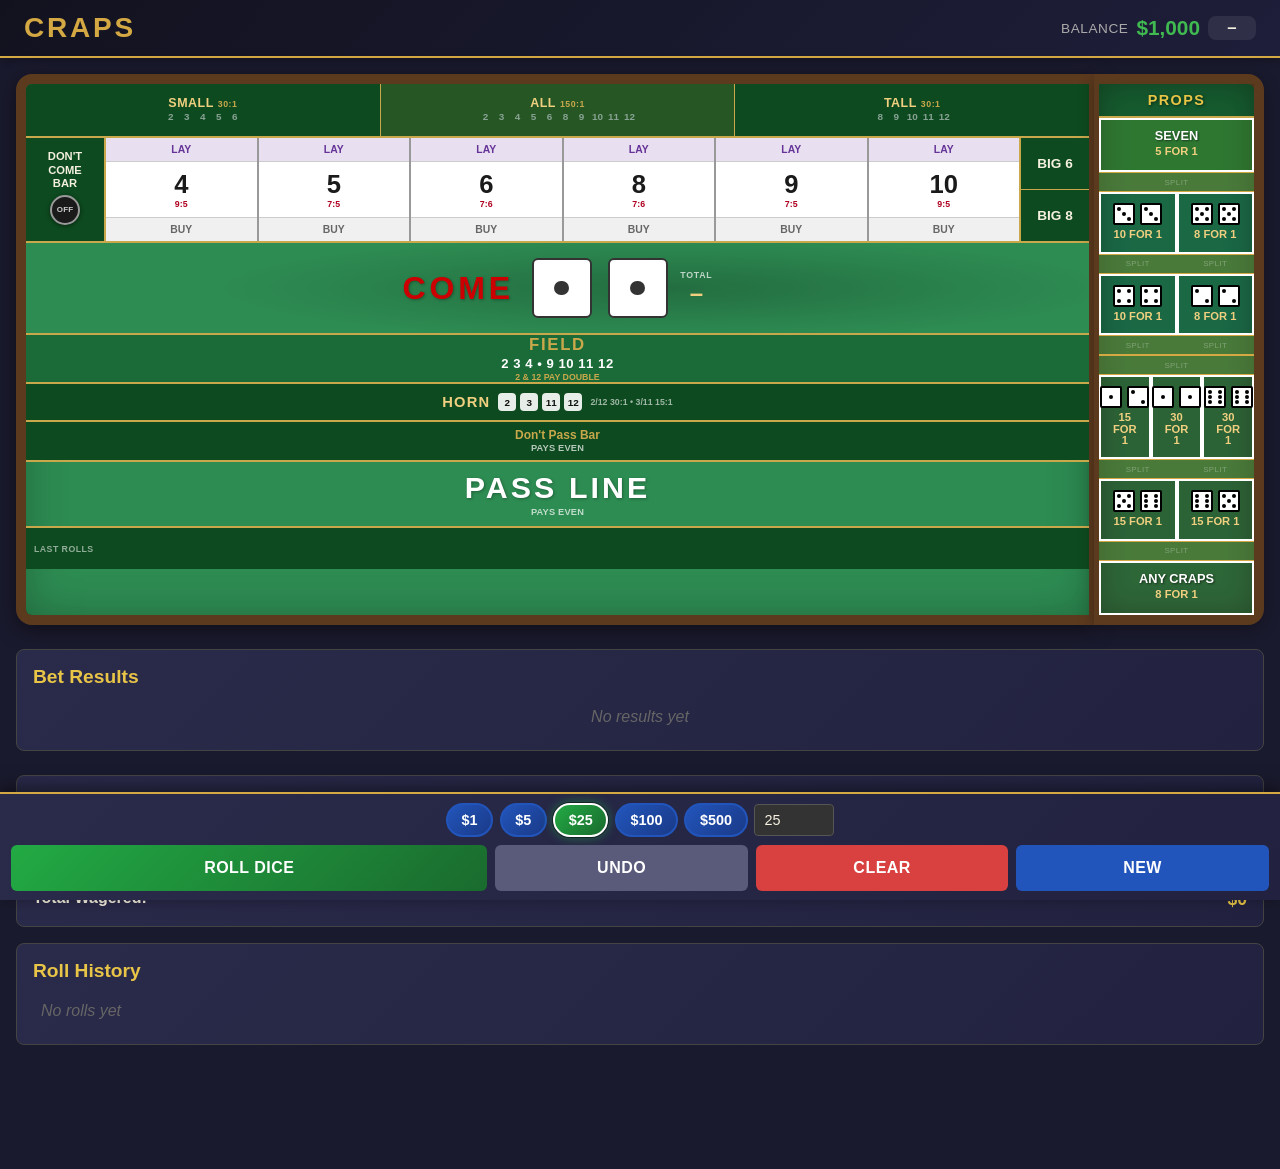
==== commit 139167d1: "Restructure board: bonuses on top, dice in COME, single field, horn, digit labels - Moved the Small/" ====
--- a/index.html
+++ b/index.html
@@ -33,7 +33,33 @@
       <div class="craps-table">
         <div class="table-felt">
 
-          <!-- ROW 1: Don't Come Bar + Number Boxes (4,5,SIX,8,NINE,10) + Big 6/8 -->
+          <!-- BONUS ROW (top): All Small / All / All Tall — come-out roll only.
+               Each number lights up as it is collected before a 7. -->
+          <div class="ats-row" aria-label="Bonus bets">
+            <button class="bet-area ats-bet ats-small" data-bet="small" aria-label="All Small 2 3 4 5 6">
+              <span class="ats-title">SMALL <span class="ats-pay">30:1</span></span>
+              <span class="ats-nums" id="ats-nums-small">
+                <span class="ats-n" data-num="2">2</span><span class="ats-n" data-num="3">3</span><span class="ats-n" data-num="4">4</span><span class="ats-n" data-num="5">5</span><span class="ats-n" data-num="6">6</span>
+              </span>
+              <div class="chip-stack" id="chips-small"></div>
+            </button>
+            <button class="bet-area ats-bet ats-all" data-bet="all" aria-label="All numbers">
+              <span class="ats-title">ALL <span class="ats-pay">150:1</span></span>
+              <span class="ats-nums" id="ats-nums-all">
+                <span class="ats-n" data-num="2">2</span><span class="ats-n" data-num="3">3</span><span class="ats-n" data-num="4">4</span><span class="ats-n" data-num="5">5</span><span class="ats-n" data-num="6">6</span><span class="ats-n" data-num="8">8</span><span class="ats-n" data-num="9">9</span><span class="ats-n" data-num="10">10</span><span class="ats-n" data-num="11">11</span><span class="ats-n" data-num="12">12</span>
+              </span>
+              <div class="chip-stack" id="chips-all"></div>
+            </button>
+            <button class="bet-area ats-bet ats-tall" data-bet="tall" aria-label="All Tall 8 9 10 11 12">
+              <span class="ats-title">TALL <span class="ats-pay">30:1</span></span>
+              <span class="ats-nums" id="ats-nums-tall">
+                <span class="ats-n" data-num="8">8</span><span class="ats-n" data-num="9">9</span><span class="ats-n" data-num="10">10</span><span class="ats-n" data-num="11">11</span><span class="ats-n" data-num="12">12</span>
+              </span>
+              <div class="chip-stack" id="chips-tall"></div>
+            </button>
+          </div>
+
+          <!-- ROW 1: Don't Come Bar + Number Boxes (4,5,6,8,9,10) + Big 6/8 -->
           <div class="table-top-row">
             <button class="bet-area dont-come-bar" data-bet="dont-come" aria-label="Don't Come">
               <span class="bet-label">Don't<br>Come<br>Bar</span>
@@ -89,7 +115,7 @@
                   <div class="chip-stack" id="chips-lay-6"></div>
                 </button>
                 <button class="bet-area number-bet-place" data-bet="place-6" aria-label="Place 6">
-                  <span class="number-label">SIX</span>
+                  <span class="number-label">6</span>
                   <span class="place-odds">7:6</span>
                   <div class="chip-stack" id="chips-place-6"></div>
                 </button>
@@ -108,7 +134,7 @@
                   <div class="chip-stack" id="chips-lay-8"></div>
                 </button>
                 <button class="bet-area number-bet-place" data-bet="place-8" aria-label="Place 8">
-                  <span class="number-label">EIGHT</span>
+                  <span class="number-label">8</span>
                   <span class="place-odds">7:6</span>
                   <div class="chip-stack" id="chips-place-8"></div>
                 </button>
@@ -127,7 +153,7 @@
                   <div class="chip-stack" id="chips-lay-9"></div>
                 </button>
                 <button class="bet-area number-bet-place" data-bet="place-9" aria-label="Place 9">
-                  <span class="number-label">NINE</span>
+                  <span class="number-label">9</span>
                   <span class="place-odds">7:5</span>
                   <div class="chip-stack" id="chips-place-9"></div>
                 </button>
@@ -169,93 +195,54 @@
             </div>
           </div>
 
-          <!-- BONUS ROW: All Small / All Tall / All (ATS) — come-out roll only -->
-          <div class="ats-row" aria-label="Bonus bets">
-            <button class="bet-area ats-bet ats-small" data-bet="small" aria-label="All Small 2 3 4 5 6">
-              <span class="ats-title">SMALL</span>
-              <span class="ats-nums">2 3 4 5 6</span>
-              <span class="ats-progress" id="ats-progress-small"></span>
-              <span class="payout-label">30:1</span>
-              <div class="chip-stack" id="chips-small"></div>
-            </button>
-            <button class="bet-area ats-bet ats-all" data-bet="all" aria-label="All numbers">
-              <span class="ats-title">ALL</span>
-              <span class="ats-nums">make 'em all</span>
-              <span class="ats-progress" id="ats-progress-all"></span>
-              <span class="payout-label">150:1</span>
-              <div class="chip-stack" id="chips-all"></div>
-            </button>
-            <button class="bet-area ats-bet ats-tall" data-bet="tall" aria-label="All Tall 8 9 10 11 12">
-              <span class="ats-title">TALL</span>
-              <span class="ats-nums">8 9 10 11 12</span>
-              <span class="ats-progress" id="ats-progress-tall"></span>
-              <span class="payout-label">30:1</span>
-              <div class="chip-stack" id="chips-tall"></div>
-            </button>
-          </div>
-
-          <!-- ROW 2: COME area -->
+          <!-- ROW 2: COME area — the dice rest here -->
           <button class="bet-area come-area" data-bet="come" aria-label="Come">
             <span class="come-label">COME</span>
-            <span class="band-payout">wins 7 / 11 &bull; travels to box on point</span>
+            <div class="dice-on-come" aria-label="Dice">
+              <div class="dice-container">
+                <div class="die" id="die-1" aria-label="Die 1">
+                  <div class="die-face" data-value="1">
+                    <span class="dot top-left"></span>
+                    <span class="dot top-right"></span>
+                    <span class="dot mid-left"></span>
+                    <span class="dot center"></span>
+                    <span class="dot mid-right"></span>
+                    <span class="dot bottom-left"></span>
+                    <span class="dot bottom-right"></span>
+                  </div>
+                </div>
+                <div class="die" id="die-2" aria-label="Die 2">
+                  <div class="die-face" data-value="1">
+                    <span class="dot top-left"></span>
+                    <span class="dot top-right"></span>
+                    <span class="dot mid-left"></span>
+                    <span class="dot center"></span>
+                    <span class="dot mid-right"></span>
+                    <span class="dot bottom-left"></span>
+                    <span class="dot bottom-right"></span>
+                  </div>
+                </div>
+              </div>
+              <div class="dice-total"><span>Total</span><span id="dice-total-value">&ndash;</span></div>
+            </div>
             <div class="chip-stack" id="chips-come"></div>
           </button>
 
-          <!-- DICE ON BOARD -->
-          <div class="table-center" aria-label="Dice">
-            <div class="dice-container">
-              <div class="die" id="die-1" aria-label="Die 1">
-                <div class="die-face" data-value="1">
-                  <span class="dot top-left"></span>
-                  <span class="dot top-right"></span>
-                  <span class="dot mid-left"></span>
-                  <span class="dot center"></span>
-                  <span class="dot mid-right"></span>
-                  <span class="dot bottom-left"></span>
-                  <span class="dot bottom-right"></span>
-                </div>
-              </div>
-              <div class="die" id="die-2" aria-label="Die 2">
-                <div class="die-face" data-value="1">
-                  <span class="dot top-left"></span>
-                  <span class="dot top-right"></span>
-                  <span class="dot mid-left"></span>
-                  <span class="dot center"></span>
-                  <span class="dot mid-right"></span>
-                  <span class="dot bottom-left"></span>
-                  <span class="dot bottom-right"></span>
-                </div>
-              </div>
-            </div>
-            <div class="dice-total">
-              <span>Total</span>
-              <span id="dice-total-value">&ndash;</span>
-            </div>
-          </div>
-
-          <!-- ROW 3: FIELD area — 3 sections, all place the same field bet -->
-          <div class="field-area field-row">
-            <button class="bet-area field-section field-left" data-bet="field" aria-label="Field 2 3 4">
-              <div class="field-nums">
-                <span class="field-number field-special">2</span>
-                <span class="field-number">3</span>
-                <span class="field-number">4</span>
-              </div>
-            </button>
-            <button class="bet-area field-section field-center" data-bet="field" aria-label="Field">
-              <span class="field-title">FIELD</span>
-              <div class="field-payout">2 pays 2:1 &bull; 12 pays 3:1</div>
-              <div class="chip-stack" id="chips-field"></div>
-            </button>
-            <button class="bet-area field-section field-right" data-bet="field" aria-label="Field 9 10 11 12">
-              <div class="field-nums">
-                <span class="field-number">9</span>
-                <span class="field-number">10</span>
-                <span class="field-number">11</span>
-                <span class="field-number field-special">12</span>
-              </div>
-            </button>
-          </div>
+          <!-- ROW 3: FIELD — single skinny one-roll bet -->
+          <button class="bet-area field-area" data-bet="field" aria-label="Field 2 3 4 9 10 11 12">
+            <span class="field-title">FIELD</span>
+            <span class="field-line">2 3 4 &bull; 9 10 11 12</span>
+            <span class="field-note">2 &amp; 12 pay double</span>
+            <div class="chip-stack" id="chips-field"></div>
+          </button>
+
+          <!-- HORN bet — one-roll, splits across 2 / 3 / 11 / 12 -->
+          <button class="bet-area horn-area" data-bet="horn" aria-label="Horn 2 3 11 12">
+            <span class="horn-title">HORN</span>
+            <span class="horn-nums"><span class="horn-n">2</span><span class="horn-n">3</span><span class="horn-n">11</span><span class="horn-n">12</span></span>
+            <span class="horn-note">2/12 30:1 &bull; 3/11 15:1</span>
+            <div class="chip-stack" id="chips-horn"></div>
+          </button>
 
           <!-- ROW 4: Don't Pass Bar -->
           <button class="bet-area dont-pass-area" data-bet="dont-pass" aria-label="Don't Pass">
--- a/styles.css
+++ b/styles.css
@@ -569,48 +569,69 @@
 }
 
 .ats-title {
-  font-size: 0.8rem;
+  display: flex;
+  align-items: baseline;
+  gap: 4px;
+  font-size: 0.78rem;
   font-weight: 800;
-  letter-spacing: 0.05em;
+  letter-spacing: 0.04em;
   color: var(--gold-light);
 }
 
-.ats-nums {
+.ats-pay {
   font-size: 0.55rem;
-  color: #cfe8d6;
-  text-transform: uppercase;
-  letter-spacing: 0.02em;
-}
-
-.ats-bet .payout-label {
-  font-size: 0.6rem;
   font-weight: 700;
   color: var(--felt-border);
 }
 
-.ats-progress {
-  font-size: 0.6rem;
+.ats-nums {
+  display: flex;
+  flex-wrap: wrap;
+  justify-content: center;
+  gap: 3px;
+}
+
+/* Each bonus number; lights up once collected before a 7 */
+.ats-n {
+  min-width: 13px;
+  text-align: center;
+  font-size: 0.62rem;
   font-weight: 700;
-  color: #fff;
-  min-height: 0.7rem;
-}
-
-.ats-progress:not(:empty) {
-  background: rgba(0, 0, 0, 0.35);
-  border-radius: 6px;
-  padding: 0 5px;
-}
-
-/* ===== ROW 2: COME area ===== */
+  line-height: 1.3;
+  color: #88a394;
+  border-radius: 3px;
+  transition: all 0.2s;
+}
+
+.ats-active .ats-n {
+  color: #e8f0ea;
+}
+
+.ats-n.hit {
+  color: #0d2a16;
+  background: var(--gold-light);
+  box-shadow: 0 0 6px rgba(240, 208, 128, 0.7);
+}
+
+/* ===== ROW 2: COME area — the dice rest here ===== */
 .come-area {
-  display: flex;
-  flex-direction: column;
-  align-items: center;
-  justify-content: center;
-  gap: 0.15rem;
-  min-height: 72px;
+  position: relative;
+  display: flex;
+  flex-direction: row;
+  align-items: center;
+  justify-content: center;
+  gap: 1.1rem;
+  min-height: 92px;
   border-bottom: 2px solid var(--felt-border);
-  background: var(--felt-light);
+  background:
+    radial-gradient(ellipse 60% 80% at 60% 50%, rgba(0, 0, 0, 0.22), transparent 70%),
+    var(--felt-light);
+}
+
+.come-area #chips-come {
+  position: absolute;
+  bottom: 4px;
+  right: 10px;
 }
 
 /* Casino-style small payout notes printed on the felt bands */
@@ -622,41 +643,31 @@
   text-transform: uppercase;
 }
 
-.come-area .band-payout {
-  color: rgba(255, 255, 255, 0.55);
-}
-
-/* ===== DICE ON THE BOARD ===== */
-.table-center {
-  display: flex;
-  align-items: center;
-  justify-content: center;
-  gap: 1.25rem;
-  padding: 0.6rem;
-  min-height: 86px;
-  background:
-    radial-gradient(ellipse at center, rgba(0, 0, 0, 0.28), transparent 70%),
-    var(--felt-green);
-  border-bottom: 2px solid var(--felt-border);
-}
-
-.table-center .dice-total {
+/* Dice sit inside the COME band; clicks still place a come bet */
+.dice-on-come {
+  display: flex;
+  align-items: center;
+  gap: 0.8rem;
+  pointer-events: none;
+}
+
+.dice-on-come .dice-total {
   display: flex;
   flex-direction: column;
   align-items: center;
-  line-height: 1.1;
-}
-
-.table-center .dice-total span:first-child {
-  font-size: 0.6rem;
+  line-height: 1.05;
+}
+
+.dice-on-come .dice-total span:first-child {
+  font-size: 0.55rem;
   text-transform: uppercase;
   letter-spacing: 0.08em;
-  color: rgba(255, 255, 255, 0.65);
+  color: rgba(255, 255, 255, 0.7);
   font-weight: 600;
 }
 
-.table-center #dice-total-value {
-  font-size: 1.7rem;
+.dice-on-come #dice-total-value {
+  font-size: 1.5rem;
   font-weight: 800;
   color: var(--gold-light);
 }
@@ -681,91 +692,103 @@
 
 .come-label {
   color: #cc0000;
-  font-size: 2.4rem;
+  font-size: 2rem;
   font-weight: 700;
   text-shadow: 1px 1px 3px rgba(0, 0, 0, 0.3);
-  letter-spacing: 0.15em;
-}
-
-/* ===== ROW 3: FIELD area ===== */
+  letter-spacing: 0.12em;
+}
+
+/* ===== ROW 3: FIELD — single skinny one-roll bet ===== */
 .field-area {
+  position: relative;
+  display: flex;
+  flex-direction: column;
+  align-items: center;
+  justify-content: center;
+  gap: 1px;
+  min-height: 48px;
   border-bottom: 2px solid var(--felt-border);
-}
-
-/* Three-section field row */
-.field-row {
-  display: flex;
-  flex-direction: row;
-  width: 100%;
-  min-height: 65px;
-}
-
-.field-section {
-  display: flex;
-  flex-direction: column;
-  align-items: center;
-  justify-content: center;
-  padding: 0.35rem 0.5rem;
-  gap: 0.15rem;
-  min-height: 65px;
-}
-
-.field-left,
-.field-right {
-  flex: 0 0 auto;
-  width: 22%;
-  border-right: 1px solid var(--felt-border);
-}
-
-.field-right {
-  border-right: none;
-  border-left: 1px solid var(--felt-border);
-}
-
-.field-center {
-  flex: 1;
-}
-
-.field-nums {
-  display: flex;
-  flex-direction: column;
-  align-items: center;
-  justify-content: center;
-  gap: 0.2rem;
-}
-
-.field-number {
-  color: white;
-  font-size: 1.05rem;
-  font-weight: 700;
-  line-height: 1;
-}
-
-.field-special {
-  display: inline-flex;
-  align-items: center;
-  justify-content: center;
-  width: 26px;
-  height: 26px;
-  border-radius: 50%;
-  background: white;
-  color: var(--text-dark);
-  font-size: 0.9rem;
-  font-weight: 700;
-  border: 2px solid #555;
+  background: var(--felt-green);
+}
+
+.field-area #chips-field {
+  position: absolute;
+  right: 10px;
+  top: 50%;
+  transform: translateY(-50%);
 }
 
 .field-title {
   color: var(--felt-border);
-  font-size: 1.2rem;
+  font-size: 1.05rem;
+  font-weight: 800;
+  letter-spacing: 0.1em;
+}
+
+.field-line {
+  color: white;
+  font-size: 0.82rem;
   font-weight: 700;
-}
-
-.field-payout {
+  letter-spacing: 0.04em;
+}
+
+.field-note {
   color: var(--felt-border);
-  font-size: 0.65rem;
+  font-size: 0.55rem;
   font-weight: 600;
-  text-align: center;
+  text-transform: uppercase;
+}
+
+/* ===== HORN bet (one-roll, 2/3/11/12) ===== */
+.horn-area {
+  position: relative;
+  display: flex;
+  align-items: center;
+  justify-content: center;
+  gap: 0.5rem;
+  min-height: 38px;
+  border-bottom: 2px solid var(--felt-border);
+  background: var(--felt-dark);
+}
+
+.horn-area #chips-horn {
+  position: absolute;
+  right: 10px;
+  top: 50%;
+  transform: translateY(-50%);
+}
+
+.horn-title {
+  color: var(--gold-light);
+  font-size: 0.92rem;
+  font-weight: 800;
+  letter-spacing: 0.08em;
+}
+
+.horn-nums {
+  display: flex;
+  gap: 4px;
+}
+
+.horn-n {
+  display: inline-flex;
+  align-items: center;
+  justify-content: center;
+  min-width: 18px;
+  height: 18px;
+  padding: 0 3px;
+  border-radius: 4px;
+  background: rgba(255, 255, 255, 0.9);
+  color: #111;
+  font-size: 0.62rem;
+  font-weight: 800;
+}
+
+.horn-note {
+  font-size: 0.55rem;
+  font-weight: 600;
+  color: rgba(255, 255, 255, 0.6);
+  text-transform: uppercase;
 }
 
 /* ===== ROW 4: Don't Pass Bar ===== */
@@ -1308,8 +1331,10 @@
 
 .chip-btn.selected {
   background: linear-gradient(135deg, var(--chip-green), #1a6b2e);
-  border-color: var(--chip-green);
-  box-shadow: 0 0 12px rgba(34, 170, 68, 0.5);
+  border-color: #fff;
+  box-shadow:
+    0 0 0 1px rgba(0, 0, 0, 0.5),
+    0 0 12px rgba(34, 170, 68, 0.6);
 }
 
 #bet-amount {
@@ -1692,12 +1717,16 @@
   font-size: 0.75rem;
   font-weight: bold;
   color: white;
-  border: 2.5px solid rgba(255, 255, 255, 0.3);
-  box-shadow: 0 2px 5px rgba(0, 0, 0, 0.35);
+  border: 2.5px solid rgba(255, 255, 255, 0.92);
+  /* Layered ring: bright opaque white border + thin dark outer outline so the
+     chip edge reads clearly on any felt color (esp. the green $25 chip). */
+  box-shadow:
+    0 0 0 1px rgba(0, 0, 0, 0.55),
+    0 2px 5px rgba(0, 0, 0, 0.4);
   flex-shrink: 0;
 }
 
-.chip.chip-1 { background: linear-gradient(135deg, #eee, #ccc); color: #333; border-color: #999; }
+.chip.chip-1 { background: linear-gradient(135deg, #eee, #ccc); color: #333; border-color: rgba(0, 0, 0, 0.55); }
 .chip.chip-5 { background: linear-gradient(135deg, var(--chip-red), #aa1a28); }
 .chip.chip-25 { background: linear-gradient(135deg, var(--chip-green), #1a6b2e); }
 .chip.chip-100 { background: linear-gradient(135deg, var(--chip-black), #000); }
@@ -2206,3 +2235,106 @@
   }
 }
 
+/* =========================================================
+   LANDSCAPE / SHORT-HEIGHT PHONES
+   Compact the header + sticky controls and shrink the felt
+   band min-heights so most of the board fits with little or
+   no scrolling on viewports like 812x375.
+   ========================================================= */
+@media (orientation: landscape) and (max-height: 500px) {
+  /* --- Trim the outer chrome --- */
+  .game-header {
+    padding: 0.25rem 0.9rem;
+    padding-top: max(0.25rem, env(safe-area-inset-top));
+  }
+  .game-header h1 {
+    font-size: 1.1rem;
+    letter-spacing: 0.05em;
+  }
+  .player-info {
+    font-size: 0.9rem;
+    gap: 0.2rem 0.4rem;
+  }
+  .balance-amount {
+    font-size: 1.05rem;
+  }
+  .result-chip {
+    font-size: 0.85rem;
+    padding: 0.1rem 0.4rem;
+  }
+
+  .game-container {
+    padding: 0.4rem;
+    gap: 0.4rem;
+  }
+
+  /* --- Compact sticky bottom controls --- */
+  .controls {
+    flex-direction: row;
+    flex-wrap: wrap;
+    align-items: center;
+    padding: 0.3rem 0.5rem;
+    padding-bottom: max(0.3rem, env(safe-area-inset-bottom));
+    gap: 0.35rem;
+  }
+  .chip-selector {
+    flex: 1 1 auto;
+    gap: 0.3rem;
+    justify-content: flex-start;
+  }
+  .chip-btn {
+    padding: 0.25rem 0.55rem;
+    font-size: 0.8rem;
+    border-radius: 16px;
+  }
+  #bet-amount {
+    padding: 0.25rem 0.45rem;
+    width: 64px;
+    font-size: 0.8rem;
+  }
+  .action-buttons {
+    flex: 1 1 auto;
+    gap: 0.35rem;
+  }
+  .btn {
+    padding: 0.4rem 0.6rem;
+    min-height: 34px;
+    font-size: 0.85rem;
+  }
+
+  /* --- Shrink the felt bands so more of the board shows --- */
+  .dont-come-bar {
+    min-height: 56px;
+  }
+  .number-box .number-bet-place {
+    min-height: 38px;
+  }
+  .ats-row .ats-bet {
+    min-height: 38px;
+  }
+  .come-area {
+    min-height: 48px;
+  }
+  .table-center {
+    min-height: 58px;
+    padding: 0.35rem;
+    gap: 0.8rem;
+  }
+  .field-row,
+  .field-section {
+    min-height: 46px;
+  }
+  .dont-pass-area {
+    min-height: 30px;
+  }
+  .pass-area {
+    min-height: 44px;
+  }
+
+  /* --- Smaller dice --- */
+  .die {
+    width: 44px;
+    height: 44px;
+  }
+}
+
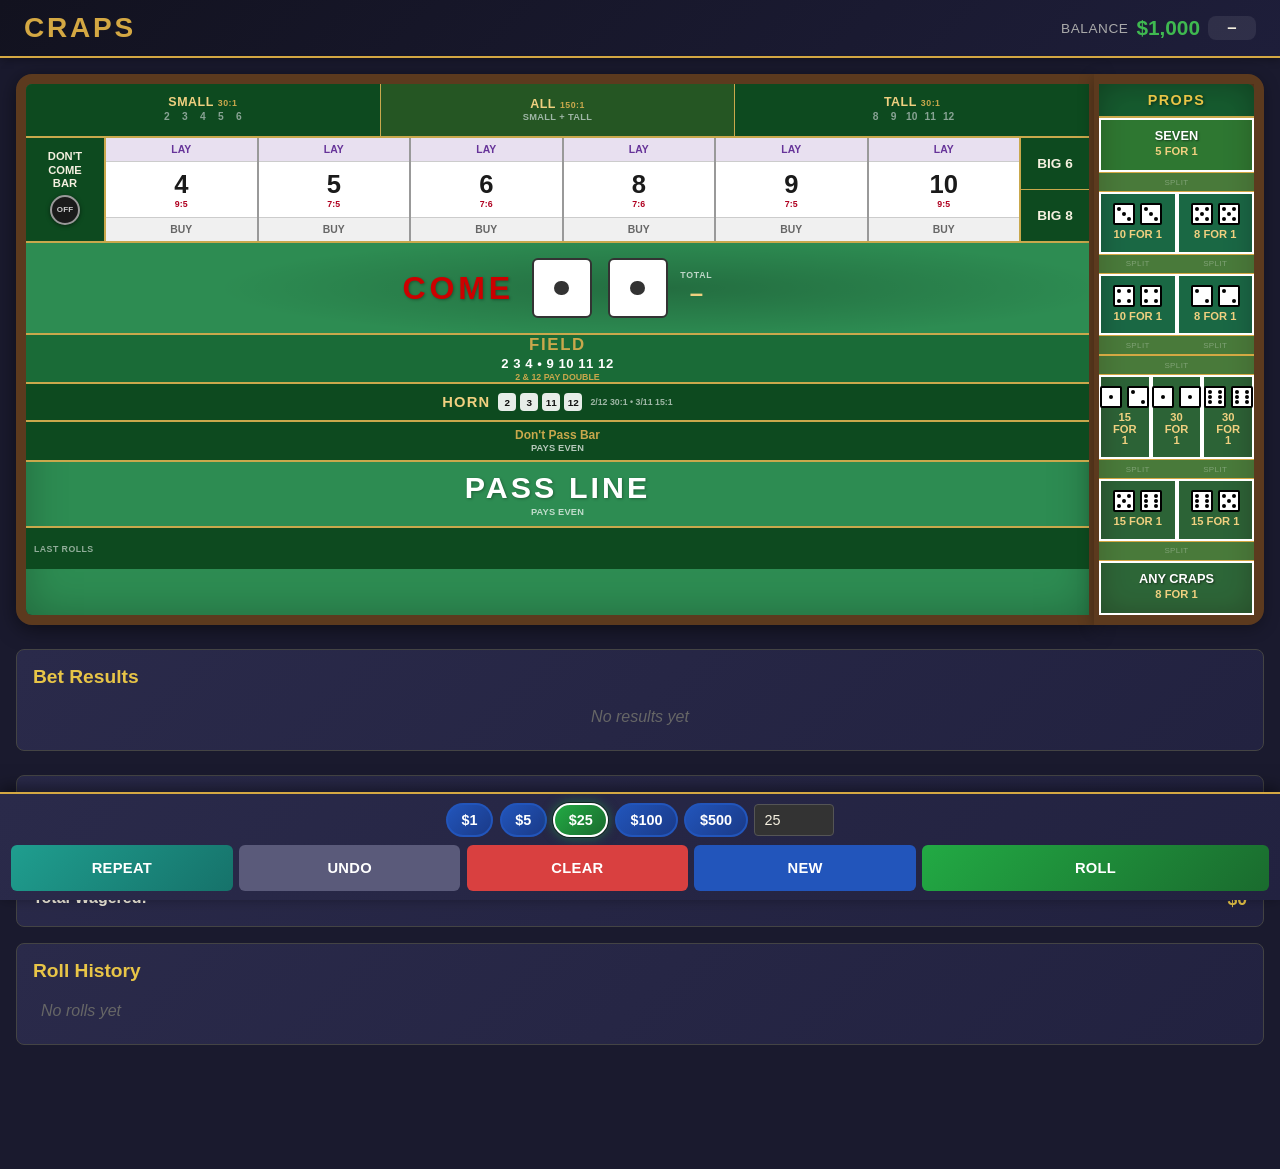
==== commit 91d28662: "Add Repeat (rebet) button, move Roll to the right, trim ALL bonus numbers - Repeat button: re-places" ====
--- a/index.html
+++ b/index.html
@@ -45,9 +45,7 @@
             </button>
             <button class="bet-area ats-bet ats-all" data-bet="all" aria-label="All numbers">
               <span class="ats-title">ALL <span class="ats-pay">150:1</span></span>
-              <span class="ats-nums" id="ats-nums-all">
-                <span class="ats-n" data-num="2">2</span><span class="ats-n" data-num="3">3</span><span class="ats-n" data-num="4">4</span><span class="ats-n" data-num="5">5</span><span class="ats-n" data-num="6">6</span><span class="ats-n" data-num="8">8</span><span class="ats-n" data-num="9">9</span><span class="ats-n" data-num="10">10</span><span class="ats-n" data-num="11">11</span><span class="ats-n" data-num="12">12</span>
-              </span>
+              <span class="ats-sub">small + tall</span>
               <div class="chip-stack" id="chips-all"></div>
             </button>
             <button class="bet-area ats-bet ats-tall" data-bet="tall" aria-label="All Tall 8 9 10 11 12">
@@ -473,10 +471,11 @@
       <input type="number" id="bet-amount" min="1" value="25" aria-label="Custom bet amount">
     </div>
     <div class="action-buttons">
-      <button id="btn-roll" class="btn btn-roll" aria-label="Roll the dice">Roll Dice</button>
+      <button id="btn-repeat" class="btn btn-repeat" aria-label="Repeat last bets">Repeat</button>
       <button id="btn-undo" class="btn btn-undo" aria-label="Undo last bet">Undo</button>
       <button id="btn-clear-bets" class="btn btn-clear" aria-label="Clear removable bets">Clear</button>
       <button id="btn-new-game" class="btn btn-new-game" aria-label="Start a new game">New</button>
+      <button id="btn-roll" class="btn btn-roll" aria-label="Roll the dice">Roll</button>
     </div>
   </section>
 
--- a/styles.css
+++ b/styles.css
@@ -584,6 +584,14 @@
   color: var(--felt-border);
 }
 
+.ats-sub {
+  font-size: 0.58rem;
+  font-weight: 600;
+  color: #9fb6a6;
+  text-transform: uppercase;
+  letter-spacing: 0.04em;
+}
+
 .ats-nums {
   display: flex;
   flex-wrap: wrap;
@@ -593,11 +601,12 @@
 
 /* Each bonus number; lights up once collected before a 7 */
 .ats-n {
-  min-width: 13px;
+  min-width: 15px;
+  padding: 0 2px;
   text-align: center;
-  font-size: 0.62rem;
+  font-size: 0.64rem;
   font-weight: 700;
-  line-height: 1.3;
+  line-height: 1.35;
   color: #88a394;
   border-radius: 3px;
   transition: all 0.2s;
@@ -610,7 +619,8 @@
 .ats-n.hit {
   color: #0d2a16;
   background: var(--gold-light);
-  box-shadow: 0 0 6px rgba(240, 208, 128, 0.7);
+  box-shadow: 0 0 7px rgba(240, 208, 128, 0.85);
+  transform: scale(1.08);
 }
 
 /* ===== ROW 2: COME area — the dice rest here ===== */
@@ -1355,27 +1365,41 @@
 
 .action-buttons {
   display: flex;
-  gap: 0.5rem;
+  gap: 0.4rem;
 }
 
 .btn {
-  padding: 0.7rem 0.9rem;
+  padding: 0.7rem 0.4rem;
   min-height: 46px;
   border: none;
   border-radius: 6px;
   cursor: pointer;
   font-weight: 700;
-  font-size: 1rem;
+  font-size: 0.92rem;
   transition: all 0.2s;
   text-transform: uppercase;
-  letter-spacing: 0.03em;
-}
-
+  letter-spacing: 0.02em;
+}
+
+/* Roll is the primary action and lives on the right */
 .btn-roll {
   background: linear-gradient(135deg, var(--chip-green), #1a6b2e);
   color: white;
-  flex: 2;
+  flex: 1.6;
   min-width: 0;
+  order: 5;
+}
+
+.btn-repeat {
+  background: linear-gradient(135deg, #1f9e8f, #16726a);
+  color: white;
+  flex: 1;
+  min-width: 0;
+}
+
+.btn-repeat:hover {
+  opacity: 0.85;
+  box-shadow: 0 4px 8px rgba(31, 158, 143, 0.4);
 }
 
 .btn-roll:hover:not(:disabled) {
@@ -2026,20 +2050,6 @@
     font-size: 0.6rem;
   }
 
-  .field-section {
-    min-height: 60px;
-  }
-
-  .field-number {
-    font-size: 0.9rem;
-  }
-
-  .field-special {
-    width: 22px;
-    height: 22px;
-    font-size: 0.75rem;
-  }
-
   .big-bets {
     width: 50px;
   }
@@ -2153,31 +2163,12 @@
     min-height: 44px;
   }
 
-  .field-row {
-    min-height: 56px;
-  }
-
-  .field-section {
-    min-height: 56px;
-    padding: 0.25rem 0.3rem;
-  }
-
-  .field-number {
-    font-size: 0.8rem;
-  }
-
-  .field-special {
-    width: 20px;
-    height: 20px;
-    font-size: 0.68rem;
-  }
-
   .field-title {
     font-size: 1rem;
   }
 
-  .field-payout {
-    font-size: 0.55rem;
+  .field-line {
+    font-size: 0.78rem;
   }
 
   .big-bets {
@@ -2268,6 +2259,13 @@
     gap: 0.4rem;
   }
 
+  /* The prop sidebar is taller than the felt; don't let it stretch the
+     felt bands. Top-align so the board collapses to its compact height
+     and is fully visible, with the sidebar extending below. */
+  .table-layout {
+    align-items: flex-start;
+  }
+
   /* --- Compact sticky bottom controls --- */
   .controls {
     flex-direction: row;
@@ -2304,37 +2302,92 @@
 
   /* --- Shrink the felt bands so more of the board shows --- */
   .dont-come-bar {
-    min-height: 56px;
+    min-height: 48px;
   }
   .number-box .number-bet-place {
-    min-height: 38px;
-  }
+    min-height: 30px;
+  }
+  .number-bet-lay {
+    height: 15px;
+  }
+  .lay-label {
+    font-size: 0.46rem;
+  }
+  .number-bet-buy {
+    height: 16px;
+  }
+  .buy-label {
+    font-size: 0.46rem;
+  }
+
+  /* Bonus row: keep the ALL row's 10 numbers on a single line */
   .ats-row .ats-bet {
-    min-height: 38px;
-  }
+    min-height: 40px;
+    padding: 0.2rem 0.15rem;
+  }
+  .ats-nums {
+    flex-wrap: nowrap;
+    gap: 2px;
+  }
+  .ats-title {
+    font-size: 0.7rem;
+  }
+  .ats-n {
+    font-size: 0.58rem;
+    min-width: 11px;
+    line-height: 1.15;
+  }
+
+  /* COME band holds the dice — keep it tight */
   .come-area {
-    min-height: 48px;
-  }
-  .table-center {
-    min-height: 58px;
-    padding: 0.35rem;
-    gap: 0.8rem;
-  }
-  .field-row,
-  .field-section {
     min-height: 46px;
-  }
+    gap: 0.7rem;
+  }
+  .come-label {
+    font-size: 1.5rem;
+  }
+  .dice-on-come {
+    gap: 0.5rem;
+  }
+  .dice-on-come #dice-total-value {
+    font-size: 1.15rem;
+  }
+
+  .field-area {
+    min-height: 34px;
+  }
+  .field-title {
+    font-size: 0.85rem;
+  }
+  .field-line {
+    font-size: 0.74rem;
+  }
+
+  .horn-area {
+    min-height: 32px;
+  }
+
   .dont-pass-area {
-    min-height: 30px;
-  }
+    min-height: 26px;
+    gap: 0;
+  }
+
+  .pass-line-row .pass-area,
   .pass-area {
-    min-height: 44px;
+    min-height: 40px;
+  }
+  .pass-label {
+    font-size: 1.25rem;
+  }
+
+  .dice-history-bar {
+    padding: 0.2rem 0.5rem;
   }
 
   /* --- Smaller dice --- */
   .die {
-    width: 44px;
-    height: 44px;
-  }
-}
-
+    width: 38px;
+    height: 38px;
+  }
+}
+
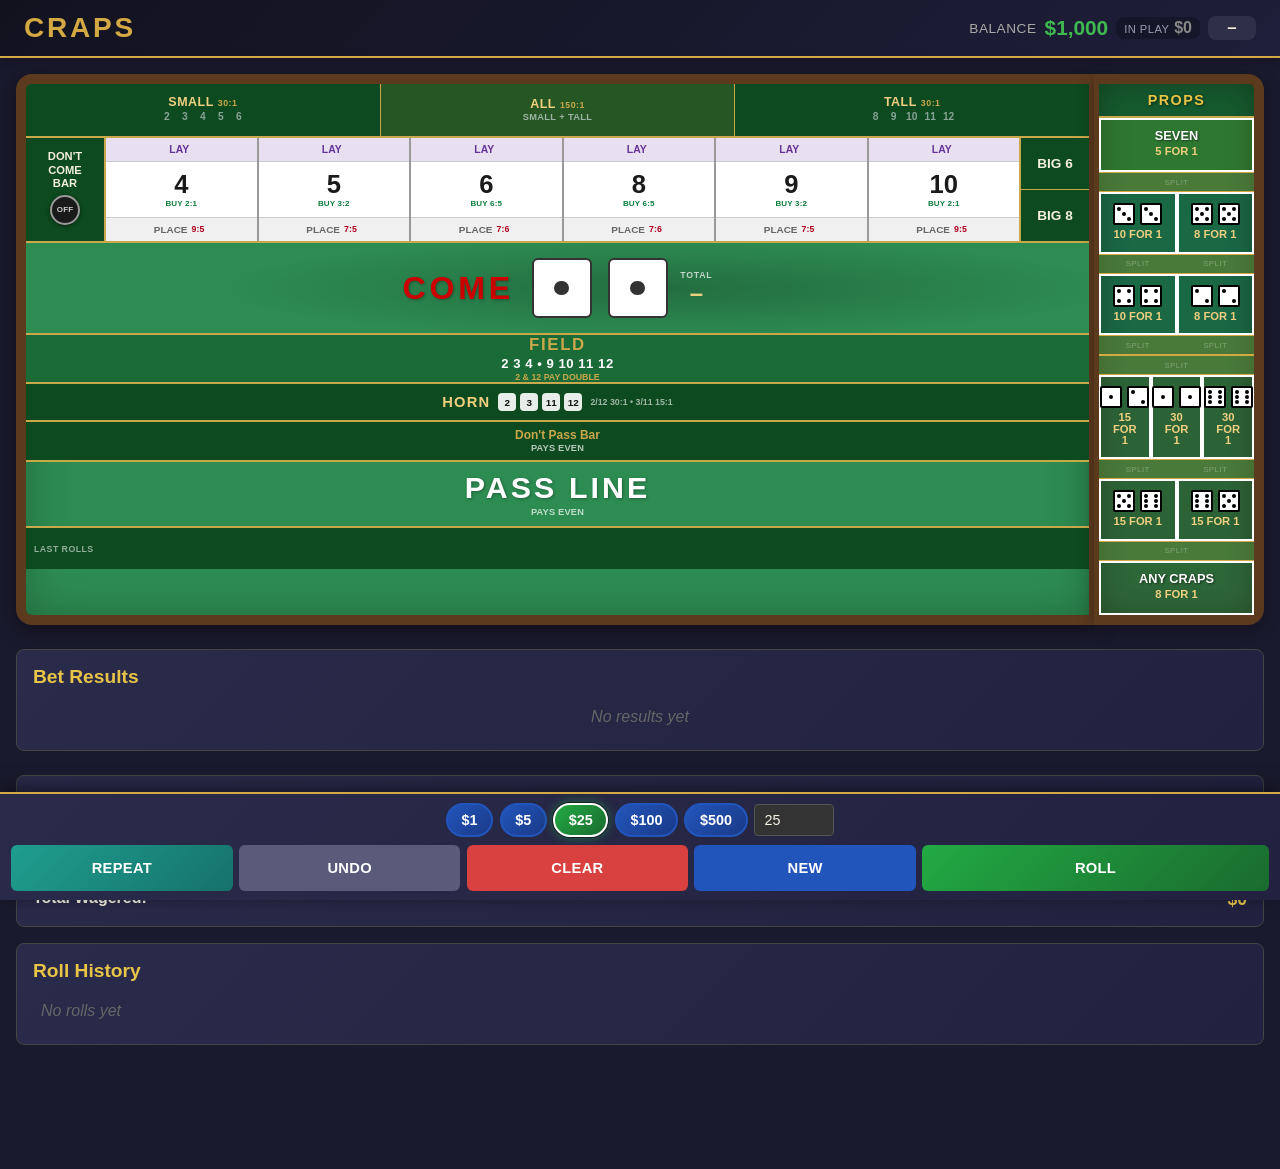
==== commit 90125d46: "Bug review: fix tap-eaten-after-drag, place bets stay up, pass takedown, wager count, buy/place swap" ====
--- a/index.html
+++ b/index.html
@@ -18,6 +18,10 @@
     <div class="player-info">
       <span class="balance-label">Balance</span>
       <span id="player-balance" class="balance-amount">$1000</span>
+      <span class="wager-pill" title="Total wagered and in play">
+        <span class="wager-label">In Play</span>
+        <span id="wager-amount" class="wager-amount">$0</span>
+      </span>
       <span id="game-message" class="result-chip" aria-live="polite" role="status">&ndash;</span>
     </div>
   </header>
@@ -74,14 +78,15 @@
                   <span class="lay-label">Lay</span>
                   <div class="chip-stack" id="chips-lay-4"></div>
                 </button>
+                <button class="bet-area number-bet-buy" data-bet="buy-4" aria-label="Buy 4">
+                  <span class="number-label">4</span>
+                  <span class="buy-odds">BUY 2:1</span>
+                  <div class="chip-stack" id="chips-buy-4"></div>
+                </button>
                 <button class="bet-area number-bet-place" data-bet="place-4" aria-label="Place 4">
-                  <span class="number-label">4</span>
+                  <span class="place-label">Place</span>
                   <span class="place-odds">9:5</span>
                   <div class="chip-stack" id="chips-place-4"></div>
-                </button>
-                <button class="bet-area number-bet-buy" data-bet="buy-4" aria-label="Buy 4">
-                  <span class="buy-label">Buy</span>
-                  <div class="chip-stack" id="chips-buy-4"></div>
                 </button>
               </div>
 
@@ -93,14 +98,15 @@
                   <span class="lay-label">Lay</span>
                   <div class="chip-stack" id="chips-lay-5"></div>
                 </button>
+                <button class="bet-area number-bet-buy" data-bet="buy-5" aria-label="Buy 5">
+                  <span class="number-label">5</span>
+                  <span class="buy-odds">BUY 3:2</span>
+                  <div class="chip-stack" id="chips-buy-5"></div>
+                </button>
                 <button class="bet-area number-bet-place" data-bet="place-5" aria-label="Place 5">
-                  <span class="number-label">5</span>
+                  <span class="place-label">Place</span>
                   <span class="place-odds">7:5</span>
                   <div class="chip-stack" id="chips-place-5"></div>
-                </button>
-                <button class="bet-area number-bet-buy" data-bet="buy-5" aria-label="Buy 5">
-                  <span class="buy-label">Buy</span>
-                  <div class="chip-stack" id="chips-buy-5"></div>
                 </button>
               </div>
 
@@ -112,14 +118,15 @@
                   <span class="lay-label">Lay</span>
                   <div class="chip-stack" id="chips-lay-6"></div>
                 </button>
+                <button class="bet-area number-bet-buy" data-bet="buy-6" aria-label="Buy 6">
+                  <span class="number-label">6</span>
+                  <span class="buy-odds">BUY 6:5</span>
+                  <div class="chip-stack" id="chips-buy-6"></div>
+                </button>
                 <button class="bet-area number-bet-place" data-bet="place-6" aria-label="Place 6">
-                  <span class="number-label">6</span>
+                  <span class="place-label">Place</span>
                   <span class="place-odds">7:6</span>
                   <div class="chip-stack" id="chips-place-6"></div>
-                </button>
-                <button class="bet-area number-bet-buy" data-bet="buy-6" aria-label="Buy 6">
-                  <span class="buy-label">Buy</span>
-                  <div class="chip-stack" id="chips-buy-6"></div>
                 </button>
               </div>
 
@@ -131,14 +138,15 @@
                   <span class="lay-label">Lay</span>
                   <div class="chip-stack" id="chips-lay-8"></div>
                 </button>
+                <button class="bet-area number-bet-buy" data-bet="buy-8" aria-label="Buy 8">
+                  <span class="number-label">8</span>
+                  <span class="buy-odds">BUY 6:5</span>
+                  <div class="chip-stack" id="chips-buy-8"></div>
+                </button>
                 <button class="bet-area number-bet-place" data-bet="place-8" aria-label="Place 8">
-                  <span class="number-label">8</span>
+                  <span class="place-label">Place</span>
                   <span class="place-odds">7:6</span>
                   <div class="chip-stack" id="chips-place-8"></div>
-                </button>
-                <button class="bet-area number-bet-buy" data-bet="buy-8" aria-label="Buy 8">
-                  <span class="buy-label">Buy</span>
-                  <div class="chip-stack" id="chips-buy-8"></div>
                 </button>
               </div>
 
@@ -150,14 +158,15 @@
                   <span class="lay-label">Lay</span>
                   <div class="chip-stack" id="chips-lay-9"></div>
                 </button>
+                <button class="bet-area number-bet-buy" data-bet="buy-9" aria-label="Buy 9">
+                  <span class="number-label">9</span>
+                  <span class="buy-odds">BUY 3:2</span>
+                  <div class="chip-stack" id="chips-buy-9"></div>
+                </button>
                 <button class="bet-area number-bet-place" data-bet="place-9" aria-label="Place 9">
-                  <span class="number-label">9</span>
+                  <span class="place-label">Place</span>
                   <span class="place-odds">7:5</span>
                   <div class="chip-stack" id="chips-place-9"></div>
-                </button>
-                <button class="bet-area number-bet-buy" data-bet="buy-9" aria-label="Buy 9">
-                  <span class="buy-label">Buy</span>
-                  <div class="chip-stack" id="chips-buy-9"></div>
                 </button>
               </div>
 
@@ -169,14 +178,15 @@
                   <span class="lay-label">Lay</span>
                   <div class="chip-stack" id="chips-lay-10"></div>
                 </button>
+                <button class="bet-area number-bet-buy" data-bet="buy-10" aria-label="Buy 10">
+                  <span class="number-label">10</span>
+                  <span class="buy-odds">BUY 2:1</span>
+                  <div class="chip-stack" id="chips-buy-10"></div>
+                </button>
                 <button class="bet-area number-bet-place" data-bet="place-10" aria-label="Place 10">
-                  <span class="number-label">10</span>
+                  <span class="place-label">Place</span>
                   <span class="place-odds">9:5</span>
                   <div class="chip-stack" id="chips-place-10"></div>
-                </button>
-                <button class="bet-area number-bet-buy" data-bet="buy-10" aria-label="Buy 10">
-                  <span class="buy-label">Buy</span>
-                  <div class="chip-stack" id="chips-buy-10"></div>
                 </button>
               </div>
             </div>
--- a/styles.css
+++ b/styles.css
@@ -88,6 +88,29 @@
   font-size: 1.3rem;
 }
 
+/* Total wagered / in play, shown next to the balance */
+.wager-pill {
+  display: inline-flex;
+  align-items: baseline;
+  gap: 0.3rem;
+  padding: 0.1rem 0.5rem;
+  border-radius: 8px;
+  background: rgba(0, 0, 0, 0.25);
+}
+
+.wager-label {
+  font-size: 0.7rem;
+  text-transform: uppercase;
+  letter-spacing: 0.04em;
+  color: #9a9ab0;
+}
+
+.wager-amount {
+  font-weight: 700;
+  font-size: 1rem;
+  color: var(--gold-light);
+}
+
 /* Last-roll result, shown next to the balance (replaces the old status row) */
 .result-chip {
   min-width: 3rem;
@@ -266,7 +289,8 @@
   border-right: none;
 }
 
-.number-bet-place {
+/* Buy is the big spot on the number; Place is the thin strip below it */
+.number-bet-buy {
   flex: 1;
   display: flex;
   flex-direction: column;
@@ -277,7 +301,7 @@
   background: white;
 }
 
-.number-bet-place:hover {
+.number-bet-buy:hover {
   background: rgba(0, 0, 0, 0.05);
 }
 
@@ -291,6 +315,7 @@
   display: flex;
   align-items: center;
   justify-content: center;
+  gap: 4px;
   height: 24px;
   border-bottom: 1px solid #ccc;
   background: #e8e0f0;
@@ -307,27 +332,38 @@
   text-transform: uppercase;
 }
 
-.number-bet-buy {
-  display: flex;
-  align-items: center;
-  justify-content: center;
+.number-bet-place {
+  display: flex;
+  align-items: center;
+  justify-content: center;
+  gap: 4px;
   height: 24px;
   border-top: 1px solid #ccc;
   background: #f0f0f0;
 }
 
-.number-bet-buy:hover {
+.number-bet-place:hover {
   background: #e0e0e0;
 }
 
-.buy-label {
-  font-size: 0.65rem;
+.place-label {
+  font-size: 0.62rem;
   color: #666;
   font-weight: 600;
   text-transform: uppercase;
 }
 
-/* Place-bet payout ratio printed in the box (casino style) */
+/* Buy true-odds printed on the number (casino style) */
+.buy-odds {
+  font-size: 0.5rem;
+  font-weight: 700;
+  color: #0a7d3c;
+  letter-spacing: 0.02em;
+  line-height: 1;
+  pointer-events: none;
+}
+
+/* Place payout ratio printed in the strip */
 .place-odds {
   font-size: 0.55rem;
   font-weight: 700;
@@ -1731,6 +1767,35 @@
   pointer-events: none;
 }
 
+/* A bet area holding a returnable chip: let touch drag it instead of scrolling */
+.bet-area.has-draggable {
+  touch-action: none;
+  cursor: grab;
+}
+
+/* The floating chip that follows the pointer while dragging */
+.drag-ghost {
+  position: fixed;
+  transform: translate(-50%, -50%);
+  pointer-events: none;
+  z-index: 500;
+  opacity: 0.92;
+  box-shadow: 0 6px 16px rgba(0, 0, 0, 0.6);
+}
+
+body.dragging-chip {
+  cursor: grabbing;
+  -webkit-user-select: none;
+  user-select: none;
+}
+
+/* Highlight the controls as the "return" drop zone during a drag */
+body.dragging-chip .controls {
+  outline: 2px dashed var(--gold);
+  outline-offset: -4px;
+  background: linear-gradient(135deg, #2f2f52, #262648);
+}
+
 .chip {
   width: 34px;
   height: 34px;
@@ -2119,7 +2184,7 @@
     font-size: 0.85rem;
   }
 
-  .number-bet-place {
+  .number-bet-buy {
     min-height: 44px;
   }
 
@@ -2131,11 +2196,12 @@
     font-size: 0.44rem;
   }
 
-  .number-bet-buy {
+  .number-bet-place {
     height: 18px;
   }
 
-  .buy-label {
+  .place-label,
+  .buy-odds {
     font-size: 0.48rem;
   }
 
@@ -2304,7 +2370,7 @@
   .dont-come-bar {
     min-height: 48px;
   }
-  .number-box .number-bet-place {
+  .number-box .number-bet-buy {
     min-height: 30px;
   }
   .number-bet-lay {
@@ -2313,10 +2379,11 @@
   .lay-label {
     font-size: 0.46rem;
   }
-  .number-bet-buy {
+  .number-bet-place {
     height: 16px;
   }
-  .buy-label {
+  .place-label,
+  .buy-odds {
     font-size: 0.46rem;
   }
 
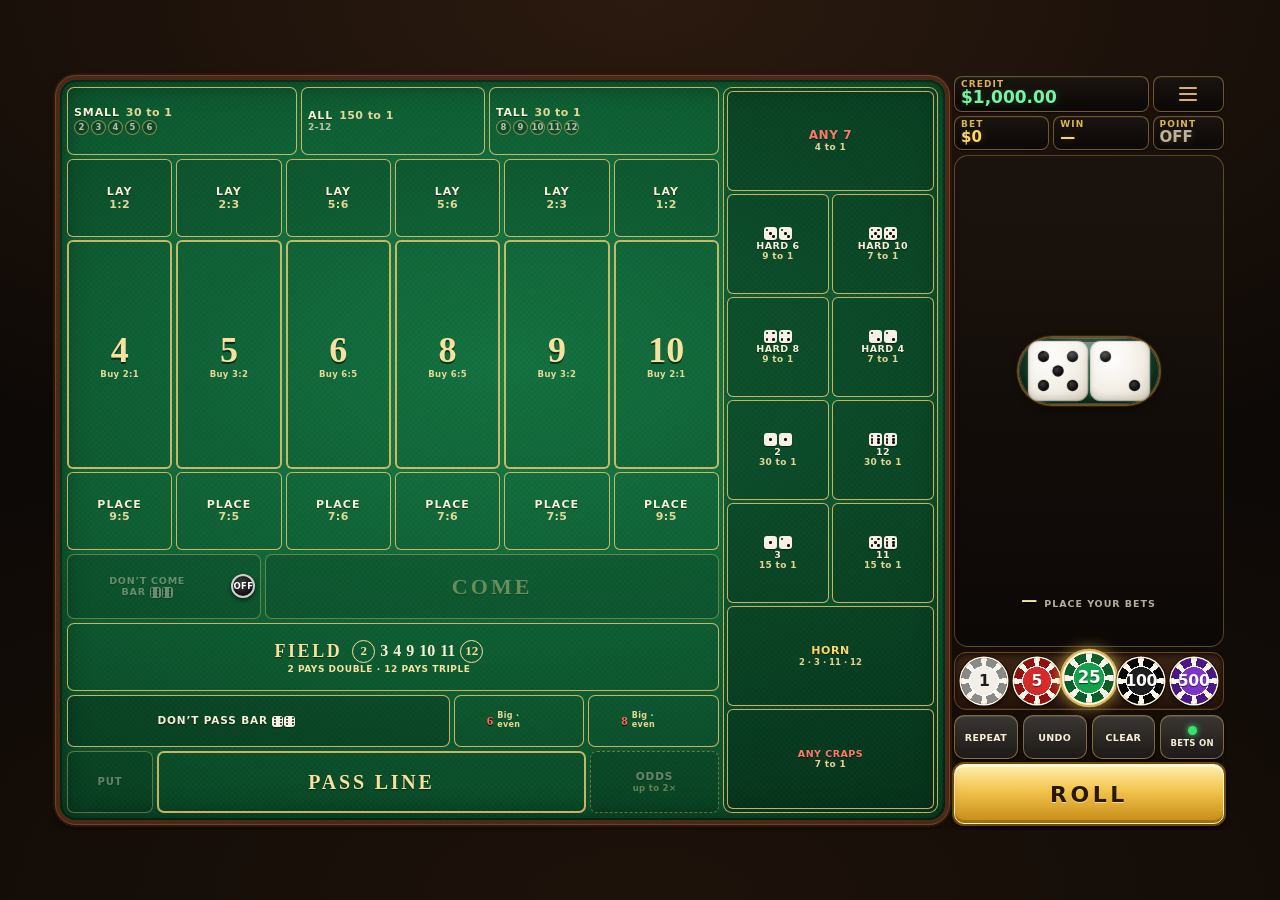
==== commit aabf2c65: "UI: rebuild as a single-screen bubble-craps table for iPhone - One fixed screen, no scrolling, in po" ====
--- a/index.html
+++ b/index.html
@@ -2,511 +2,236 @@
 <html lang="en">
 <head>
   <meta charset="UTF-8">
-  <meta name="viewport" content="width=device-width, initial-scale=1.0, viewport-fit=cover">
+  <meta name="viewport" content="width=device-width, initial-scale=1, maximum-scale=1, user-scalable=no, viewport-fit=cover">
   <title>Craps</title>
+  <meta name="description" content="Bubble craps table for iPhone, playable offline.">
   <link rel="stylesheet" href="styles.css">
   <link rel="manifest" href="manifest.json">
   <meta name="apple-mobile-web-app-capable" content="yes">
+  <meta name="mobile-web-app-capable" content="yes">
   <meta name="apple-mobile-web-app-status-bar-style" content="black-translucent">
   <meta name="apple-mobile-web-app-title" content="Craps">
-  <meta name="theme-color" content="#1a1a2e">
+  <meta name="format-detection" content="telephone=no">
+  <meta name="theme-color" content="#0d0906">
   <link rel="apple-touch-icon" href="icons/icon-192.png">
+  <link rel="icon" href="icons/icon.svg" type="image/svg+xml">
 </head>
 <body>
-  <header class="game-header">
-    <h1>Craps</h1>
-    <div class="player-info">
-      <span class="balance-label">Balance</span>
-      <span id="player-balance" class="balance-amount">$1000</span>
-      <span class="wager-pill" title="Total wagered and in play">
-        <span class="wager-label">In Play</span>
-        <span id="wager-amount" class="wager-amount">$0</span>
-      </span>
-      <span id="game-message" class="result-chip" aria-live="polite" role="status">&ndash;</span>
+  <div id="app" class="app">
+
+    <!-- ===== Meters ===== -->
+    <header class="meters" aria-label="Meters">
+      <div class="meter m-credit"><span class="m-lbl">Credit</span><span id="m-credit" class="m-val">$1,000.00</span></div>
+      <div class="meter m-bet"><span class="m-lbl">Bet</span><span id="m-bet" class="m-val">$0</span></div>
+      <div class="meter m-win"><span class="m-lbl">Win</span><span id="m-win" class="m-val" aria-live="polite">&mdash;</span></div>
+      <div class="meter m-point"><span class="m-lbl">Point</span><span id="m-point" class="m-val">OFF</span></div>
+      <button id="btn-menu" class="menu-btn" type="button" aria-label="Open menu" aria-haspopup="dialog">
+        <span></span><span></span><span></span>
+      </button>
+    </header>
+
+    <!-- ===== Dice bubble ===== -->
+    <section class="bubble" aria-label="Dice">
+      <div class="dome" id="dome">
+        <div class="die" id="die1"></div>
+        <div class="die" id="die2"></div>
+      </div>
+      <div class="readout">
+        <span id="dice-total" class="total">&ndash;</span>
+        <span id="dice-caption" class="caption">Place your bets</span>
+      </div>
+      <ol id="roll-strip" class="strip" aria-label="Recent rolls, newest first"></ol>
+    </section>
+
+    <!-- ===== The felt ===== -->
+    <main id="felt" class="felt" aria-label="Craps table">
+      <div class="bonus">
+        <button class="spot bonus-spot" data-spot="small" type="button">
+          <span class="lbl">Small</span>
+          <span class="pips" data-pips="small"></span>
+          <span class="pay">30 to 1</span>
+          <span class="cs"></span>
+        </button>
+        <button class="spot bonus-spot all-spot" data-spot="all" type="button">
+          <span class="lbl">All</span>
+          <span class="all-count" id="all-count">2&ndash;12</span>
+          <span class="pay">150 to 1</span>
+          <span class="cs"></span>
+        </button>
+        <button class="spot bonus-spot" data-spot="tall" type="button">
+          <span class="lbl">Tall</span>
+          <span class="pips" data-pips="tall"></span>
+          <span class="pay">30 to 1</span>
+          <span class="cs"></span>
+        </button>
+      </div>
+
+      <div class="numbers" id="numbers"></div>
+
+      <div class="come-row">
+        <button class="spot dc-bar" data-spot="dont-come" type="button">
+          <span class="lbl">Don&rsquo;t Come<br>Bar <span class="bar12" data-dice="6,6"></span></span>
+          <span class="cs"></span>
+          <span class="puck-home" id="puck-home"></span>
+        </button>
+        <button class="spot come" data-spot="come" type="button">
+          <span class="lbl big">Come</span>
+          <span class="cs"></span>
+        </button>
+      </div>
+
+      <button class="spot field" data-spot="field" type="button">
+        <span class="field-top">
+          <span class="lbl big">Field</span>
+          <span class="fnums"><b class="ring">2</b><b>3</b><b>4</b><b>9</b><b>10</b><b>11</b><b class="ring">12</b></span>
+        </span>
+        <span class="sub">2 pays double &middot; 12 pays triple</span>
+        <span class="cs"></span>
+      </button>
+
+      <div class="dp-row">
+        <button class="spot dp-bar" data-spot="dont-pass" type="button">
+          <span class="lbl">Don&rsquo;t Pass Bar <span class="bar12" data-dice="6,6"></span></span>
+          <span class="sub-cs" data-sub="dont-pass-odds"></span>
+          <span class="cs"></span>
+        </button>
+        <button class="spot big6" data-spot="big-6" type="button">
+          <span class="lbl big-num">6</span><span class="pay">Big &middot; even</span>
+          <span class="cs"></span>
+        </button>
+        <button class="spot big8" data-spot="big-8" type="button">
+          <span class="lbl big-num">8</span><span class="pay">Big &middot; even</span>
+          <span class="cs"></span>
+        </button>
+      </div>
+
+      <div class="pass-row">
+        <button class="spot put" data-spot="put" type="button">
+          <span class="lbl">Put</span>
+          <span class="cs"></span>
+        </button>
+        <button class="spot pass" data-spot="pass" type="button">
+          <span class="lbl big">Pass Line</span>
+          <span class="cs"></span>
+        </button>
+        <button class="spot pass-odds" data-spot="pass-odds" type="button">
+          <span class="lbl">Odds</span><span class="pay">up to 2&times;</span>
+          <span class="cs"></span>
+        </button>
+      </div>
+
+      <div class="props" id="props"></div>
+
+      <div class="toasts" id="toasts" aria-live="polite"></div>
+    </main>
+
+    <!-- ===== Chip tray ===== -->
+    <section id="tray" class="tray" aria-label="Chips">
+      <button class="tchip c1" data-v="1" type="button" aria-label="1 dollar chip"><b>1</b></button>
+      <button class="tchip c5" data-v="5" type="button" aria-label="5 dollar chip"><b>5</b></button>
+      <button class="tchip c25" data-v="25" type="button" aria-label="25 dollar chip"><b>25</b></button>
+      <button class="tchip c100" data-v="100" type="button" aria-label="100 dollar chip"><b>100</b></button>
+      <button class="tchip c500" data-v="500" type="button" aria-label="500 dollar chip"><b>500</b></button>
+      <span class="tray-drop" aria-hidden="true">Drop here to take down</span>
+    </section>
+
+    <!-- ===== Buttons ===== -->
+    <section class="controls" aria-label="Controls">
+      <button id="btn-repeat" class="ctl" type="button">Repeat</button>
+      <button id="btn-undo" class="ctl" type="button">Undo</button>
+      <button id="btn-clear" class="ctl" type="button">Clear</button>
+      <button id="btn-bets" class="ctl bets-toggle" type="button" aria-pressed="true"><i class="led"></i><span id="bets-state">Bets On</span></button>
+      <button id="btn-roll" class="roll" type="button">Roll</button>
+    </section>
+  </div>
+
+  <!-- ===== Overlays ===== -->
+  <div id="fx" class="fx" aria-hidden="true"></div>
+
+  <div id="pop-backdrop" class="pop-backdrop" hidden></div>
+  <div id="popover" class="popover" role="menu" hidden>
+    <div class="pop-head" id="pop-head"></div>
+    <div class="pop-items" id="pop-items"></div>
+  </div>
+
+  <div id="odds" class="modal" role="dialog" aria-modal="true" aria-labelledby="odds-title" hidden>
+    <div class="card odds-card">
+      <h2 id="odds-title">Take odds?</h2>
+      <p id="odds-sub" class="card-sub"></p>
+      <div class="odds-btns">
+        <button type="button" class="odds-opt" data-m="1"><span class="o-main">1&times;</span><span class="o-amt"></span></button>
+        <button type="button" class="odds-opt" data-m="2"><span class="o-main">2&times;</span><span class="o-amt"></span></button>
+        <button type="button" class="odds-opt no" data-m="0"><span class="o-main">No Odds</span><span class="o-amt"></span></button>
+      </div>
+      <button type="button" id="odds-keep" class="link-btn" hidden>Keep current odds</button>
     </div>
-  </header>
-
-  <main class="game-container">
-
-    <!-- ============================================ -->
-    <!-- TABLE LAYOUT: Craps Table + Prop Sidebar     -->
-    <!-- ============================================ -->
-    <div class="table-layout">
-
-      <!-- CRAPS TABLE - Main Game Field -->
-      <div class="craps-table">
-        <div class="table-felt">
-
-          <!-- BONUS ROW (top): All Small / All / All Tall — come-out roll only.
-               Each number lights up as it is collected before a 7. -->
-          <div class="ats-row" aria-label="Bonus bets">
-            <button class="bet-area ats-bet ats-small" data-bet="small" aria-label="All Small 2 3 4 5 6">
-              <span class="ats-title">SMALL <span class="ats-pay">30:1</span></span>
-              <span class="ats-nums" id="ats-nums-small">
-                <span class="ats-n" data-num="2">2</span><span class="ats-n" data-num="3">3</span><span class="ats-n" data-num="4">4</span><span class="ats-n" data-num="5">5</span><span class="ats-n" data-num="6">6</span>
-              </span>
-              <div class="chip-stack" id="chips-small"></div>
-            </button>
-            <button class="bet-area ats-bet ats-all" data-bet="all" aria-label="All numbers">
-              <span class="ats-title">ALL <span class="ats-pay">150:1</span></span>
-              <span class="ats-sub">small + tall</span>
-              <div class="chip-stack" id="chips-all"></div>
-            </button>
-            <button class="bet-area ats-bet ats-tall" data-bet="tall" aria-label="All Tall 8 9 10 11 12">
-              <span class="ats-title">TALL <span class="ats-pay">30:1</span></span>
-              <span class="ats-nums" id="ats-nums-tall">
-                <span class="ats-n" data-num="8">8</span><span class="ats-n" data-num="9">9</span><span class="ats-n" data-num="10">10</span><span class="ats-n" data-num="11">11</span><span class="ats-n" data-num="12">12</span>
-              </span>
-              <div class="chip-stack" id="chips-tall"></div>
-            </button>
-          </div>
-
-          <!-- ROW 1: Don't Come Bar + Number Boxes (4,5,6,8,9,10) + Big 6/8 -->
-          <div class="table-top-row">
-            <button class="bet-area dont-come-bar" data-bet="dont-come" aria-label="Don't Come">
-              <span class="bet-label">Don't<br>Come<br>Bar</span>
-              <div class="off-puck" id="off-puck">OFF</div>
-              <div class="chip-stack" id="chips-dont-come"></div>
-            </button>
-
-            <div class="number-boxes">
-              <div class="number-box" data-number="4">
-                <div class="come-chip-spot" id="chips-come-pt-4" title="Come point"></div>
-                <div class="dc-chip-spot" id="chips-dc-pt-4" title="Don't come point"></div>
-                <div class="point-marker" id="point-marker-4"></div>
-                <button class="bet-area number-bet-lay" data-bet="lay-4" aria-label="Lay 4">
-                  <span class="lay-label">Lay</span>
-                  <div class="chip-stack" id="chips-lay-4"></div>
-                </button>
-                <button class="bet-area number-bet-buy" data-bet="buy-4" aria-label="Buy 4">
-                  <span class="number-label">4</span>
-                  <span class="buy-odds">BUY 2:1</span>
-                  <div class="chip-stack" id="chips-buy-4"></div>
-                </button>
-                <button class="bet-area number-bet-place" data-bet="place-4" aria-label="Place 4">
-                  <span class="place-label">Place</span>
-                  <span class="place-odds">9:5</span>
-                  <div class="chip-stack" id="chips-place-4"></div>
-                </button>
-              </div>
-
-              <div class="number-box" data-number="5">
-                <div class="come-chip-spot" id="chips-come-pt-5" title="Come point"></div>
-                <div class="dc-chip-spot" id="chips-dc-pt-5" title="Don't come point"></div>
-                <div class="point-marker" id="point-marker-5"></div>
-                <button class="bet-area number-bet-lay" data-bet="lay-5" aria-label="Lay 5">
-                  <span class="lay-label">Lay</span>
-                  <div class="chip-stack" id="chips-lay-5"></div>
-                </button>
-                <button class="bet-area number-bet-buy" data-bet="buy-5" aria-label="Buy 5">
-                  <span class="number-label">5</span>
-                  <span class="buy-odds">BUY 3:2</span>
-                  <div class="chip-stack" id="chips-buy-5"></div>
-                </button>
-                <button class="bet-area number-bet-place" data-bet="place-5" aria-label="Place 5">
-                  <span class="place-label">Place</span>
-                  <span class="place-odds">7:5</span>
-                  <div class="chip-stack" id="chips-place-5"></div>
-                </button>
-              </div>
-
-              <div class="number-box" data-number="6">
-                <div class="come-chip-spot" id="chips-come-pt-6" title="Come point"></div>
-                <div class="dc-chip-spot" id="chips-dc-pt-6" title="Don't come point"></div>
-                <div class="point-marker" id="point-marker-6"></div>
-                <button class="bet-area number-bet-lay" data-bet="lay-6" aria-label="Lay 6">
-                  <span class="lay-label">Lay</span>
-                  <div class="chip-stack" id="chips-lay-6"></div>
-                </button>
-                <button class="bet-area number-bet-buy" data-bet="buy-6" aria-label="Buy 6">
-                  <span class="number-label">6</span>
-                  <span class="buy-odds">BUY 6:5</span>
-                  <div class="chip-stack" id="chips-buy-6"></div>
-                </button>
-                <button class="bet-area number-bet-place" data-bet="place-6" aria-label="Place 6">
-                  <span class="place-label">Place</span>
-                  <span class="place-odds">7:6</span>
-                  <div class="chip-stack" id="chips-place-6"></div>
-                </button>
-              </div>
-
-              <div class="number-box" data-number="8">
-                <div class="come-chip-spot" id="chips-come-pt-8" title="Come point"></div>
-                <div class="dc-chip-spot" id="chips-dc-pt-8" title="Don't come point"></div>
-                <div class="point-marker" id="point-marker-8"></div>
-                <button class="bet-area number-bet-lay" data-bet="lay-8" aria-label="Lay 8">
-                  <span class="lay-label">Lay</span>
-                  <div class="chip-stack" id="chips-lay-8"></div>
-                </button>
-                <button class="bet-area number-bet-buy" data-bet="buy-8" aria-label="Buy 8">
-                  <span class="number-label">8</span>
-                  <span class="buy-odds">BUY 6:5</span>
-                  <div class="chip-stack" id="chips-buy-8"></div>
-                </button>
-                <button class="bet-area number-bet-place" data-bet="place-8" aria-label="Place 8">
-                  <span class="place-label">Place</span>
-                  <span class="place-odds">7:6</span>
-                  <div class="chip-stack" id="chips-place-8"></div>
-                </button>
-              </div>
-
-              <div class="number-box" data-number="9">
-                <div class="come-chip-spot" id="chips-come-pt-9" title="Come point"></div>
-                <div class="dc-chip-spot" id="chips-dc-pt-9" title="Don't come point"></div>
-                <div class="point-marker" id="point-marker-9"></div>
-                <button class="bet-area number-bet-lay" data-bet="lay-9" aria-label="Lay 9">
-                  <span class="lay-label">Lay</span>
-                  <div class="chip-stack" id="chips-lay-9"></div>
-                </button>
-                <button class="bet-area number-bet-buy" data-bet="buy-9" aria-label="Buy 9">
-                  <span class="number-label">9</span>
-                  <span class="buy-odds">BUY 3:2</span>
-                  <div class="chip-stack" id="chips-buy-9"></div>
-                </button>
-                <button class="bet-area number-bet-place" data-bet="place-9" aria-label="Place 9">
-                  <span class="place-label">Place</span>
-                  <span class="place-odds">7:5</span>
-                  <div class="chip-stack" id="chips-place-9"></div>
-                </button>
-              </div>
-
-              <div class="number-box" data-number="10">
-                <div class="come-chip-spot" id="chips-come-pt-10" title="Come point"></div>
-                <div class="dc-chip-spot" id="chips-dc-pt-10" title="Don't come point"></div>
-                <div class="point-marker" id="point-marker-10"></div>
-                <button class="bet-area number-bet-lay" data-bet="lay-10" aria-label="Lay 10">
-                  <span class="lay-label">Lay</span>
-                  <div class="chip-stack" id="chips-lay-10"></div>
-                </button>
-                <button class="bet-area number-bet-buy" data-bet="buy-10" aria-label="Buy 10">
-                  <span class="number-label">10</span>
-                  <span class="buy-odds">BUY 2:1</span>
-                  <div class="chip-stack" id="chips-buy-10"></div>
-                </button>
-                <button class="bet-area number-bet-place" data-bet="place-10" aria-label="Place 10">
-                  <span class="place-label">Place</span>
-                  <span class="place-odds">9:5</span>
-                  <div class="chip-stack" id="chips-place-10"></div>
-                </button>
-              </div>
-            </div>
-
-            <div class="big-bets">
-              <button class="bet-area big-bet" data-bet="big-6" aria-label="Big 6">
-                <span class="bet-label">BIG 6</span>
-                <div class="chip-stack" id="chips-big-6"></div>
-              </button>
-              <button class="bet-area big-bet" data-bet="big-8" aria-label="Big 8">
-                <span class="bet-label">BIG 8</span>
-                <div class="chip-stack" id="chips-big-8"></div>
-              </button>
-            </div>
-          </div>
-
-          <!-- ROW 2: COME area — the dice rest here -->
-          <button class="bet-area come-area" data-bet="come" aria-label="Come">
-            <span class="come-label">COME</span>
-            <div class="dice-on-come" aria-label="Dice">
-              <div class="dice-container">
-                <div class="die" id="die-1" aria-label="Die 1">
-                  <div class="die-face" data-value="1">
-                    <span class="dot top-left"></span>
-                    <span class="dot top-right"></span>
-                    <span class="dot mid-left"></span>
-                    <span class="dot center"></span>
-                    <span class="dot mid-right"></span>
-                    <span class="dot bottom-left"></span>
-                    <span class="dot bottom-right"></span>
-                  </div>
-                </div>
-                <div class="die" id="die-2" aria-label="Die 2">
-                  <div class="die-face" data-value="1">
-                    <span class="dot top-left"></span>
-                    <span class="dot top-right"></span>
-                    <span class="dot mid-left"></span>
-                    <span class="dot center"></span>
-                    <span class="dot mid-right"></span>
-                    <span class="dot bottom-left"></span>
-                    <span class="dot bottom-right"></span>
-                  </div>
-                </div>
-              </div>
-              <div class="dice-total"><span>Total</span><span id="dice-total-value">&ndash;</span></div>
-            </div>
-            <div class="chip-stack" id="chips-come"></div>
-          </button>
-
-          <!-- ROW 3: FIELD — single skinny one-roll bet -->
-          <button class="bet-area field-area" data-bet="field" aria-label="Field 2 3 4 9 10 11 12">
-            <span class="field-title">FIELD</span>
-            <span class="field-line">2 3 4 &bull; 9 10 11 12</span>
-            <span class="field-note">2 &amp; 12 pay double</span>
-            <div class="chip-stack" id="chips-field"></div>
-          </button>
-
-          <!-- HORN bet — one-roll, splits across 2 / 3 / 11 / 12 -->
-          <button class="bet-area horn-area" data-bet="horn" aria-label="Horn 2 3 11 12">
-            <span class="horn-title">HORN</span>
-            <span class="horn-nums"><span class="horn-n">2</span><span class="horn-n">3</span><span class="horn-n">11</span><span class="horn-n">12</span></span>
-            <span class="horn-note">2/12 30:1 &bull; 3/11 15:1</span>
-            <div class="chip-stack" id="chips-horn"></div>
-          </button>
-
-          <!-- ROW 4: Don't Pass Bar -->
-          <button class="bet-area dont-pass-area" data-bet="dont-pass" aria-label="Don't Pass">
-            <span class="bet-label">Don't Pass Bar</span>
-            <span class="band-payout">pays even</span>
-            <div class="chip-stack" id="chips-dont-pass"></div>
-          </button>
-
-          <!-- ROW 5: PASS LINE + PUT -->
-          <div class="pass-line-row">
-            <button class="bet-area pass-area" data-bet="pass" aria-label="Pass Line">
-              <span class="pass-label">PASS LINE</span>
-              <span class="band-payout">pays even</span>
-              <div class="pass-chips">
-                <div class="chip-stack" id="chips-pass"></div>
-                <div class="chip-stack odds-stack" id="chips-pass-odds" title="Pass odds"></div>
-              </div>
-            </button>
-            <button class="bet-area put-bet" data-bet="put" aria-label="Put Bet">
-              <span class="put-label">PUT</span>
-              <div class="chip-stack" id="chips-put"></div>
-            </button>
-          </div>
-
-          <!-- DICE ROLL HISTORY — bottom of the board -->
-          <div class="dice-history-bar">
-            <span class="dice-history-label">Last rolls</span>
-            <div id="dice-roll-history" class="dice-roll-history" aria-label="Recent roll history"></div>
-          </div>
-
+  </div>
+
+  <div id="dialog" class="modal" role="alertdialog" aria-modal="true" aria-labelledby="dlg-title" hidden>
+    <div class="card">
+      <h2 id="dlg-title"></h2>
+      <p id="dlg-text" class="card-sub"></p>
+      <div class="dlg-btns">
+        <button type="button" id="dlg-cancel" class="btn-sec">Cancel</button>
+        <button type="button" id="dlg-ok" class="btn-pri">OK</button>
+      </div>
+    </div>
+  </div>
+
+  <div id="menu" class="sheet-wrap" role="dialog" aria-modal="true" aria-label="Menu" hidden>
+    <div class="sheet">
+      <div class="sheet-head">
+        <h2>Menu</h2>
+        <button type="button" id="menu-close" class="sheet-close" aria-label="Close menu">&times;</button>
+      </div>
+      <div class="sheet-body" id="sheet-body">
+        <div class="sheet-actions">
+          <button type="button" id="btn-sound" class="btn-sec" aria-pressed="true">Sound: On</button>
+          <button type="button" id="btn-newgame" class="btn-danger">New Game</button>
         </div>
-      </div>
-
-      <!-- Proposition Bets Sidebar -->
-      <aside class="prop-sidebar" aria-label="Proposition bets">
-        <div class="prop-sidebar-title">PROPS</div>
-        <div class="prop-grid">
-
-          <!-- Row 1: Any Seven (SEVEN) - full width -->
-          <button class="bet-area prop-bet any-seven" data-bet="any-seven" aria-label="Any 7" style="grid-column: span 6;">
-            <span class="bet-label">SEVEN</span>
-            <span class="payout-label">5 FOR 1</span>
-            <div class="chip-stack" id="chips-any-seven"></div>
-          </button>
-
-          <!-- Split: Any Seven / Hard ways -->
-          <button class="bet-area split-zone" data-bet="split-seven-craps" aria-label="Split Any 7 / Any Craps" style="grid-column: span 6;">
-            <span class="split-label">SPLIT</span>
-            <div class="chip-stack" id="chips-split-seven-craps"></div>
-          </button>
-
-          <!-- Row 2: Hard 6 (10 FOR 1) & Hard 10 (8 FOR 1) -->
-          <button class="bet-area prop-bet hard-way" data-bet="hard-6" aria-label="Hard 6" style="grid-column: span 3;">
-            <div class="dice-display">
-              <div class="mini-die die-3"><span class="dot top-left"></span><span class="dot center"></span><span class="dot bottom-right"></span></div>
-              <div class="mini-die die-3"><span class="dot top-left"></span><span class="dot center"></span><span class="dot bottom-right"></span></div>
-            </div>
-            <span class="payout-label">10 FOR 1</span>
-            <div class="chip-stack" id="chips-hard-6"></div>
-          </button>
-
-          <button class="bet-area prop-bet hard-way" data-bet="hard-10" aria-label="Hard 10" style="grid-column: span 3;">
-            <div class="dice-display">
-              <div class="mini-die die-5"><span class="dot center"></span><span class="dot top-left"></span><span class="dot top-right"></span><span class="dot bottom-left"></span><span class="dot bottom-right"></span></div>
-              <div class="mini-die die-5"><span class="dot center"></span><span class="dot top-left"></span><span class="dot top-right"></span><span class="dot bottom-left"></span><span class="dot bottom-right"></span></div>
-            </div>
-            <span class="payout-label">8 FOR 1</span>
-            <div class="chip-stack" id="chips-hard-10"></div>
-          </button>
-
-          <!-- Split: Hard 6 / Hard 8 and Hard 10 / Horn 2 -->
-          <button class="bet-area split-zone" data-bet="split-hard6-hard8" aria-label="Split Hard 6 / Hard 8" style="grid-column: span 3;">
-            <span class="split-label">SPLIT</span>
-            <div class="chip-stack" id="chips-split-hard6-hard8"></div>
-          </button>
-          <button class="bet-area split-zone" data-bet="split-hard10-horn2" aria-label="Split Hard 10 / Horn 2" style="grid-column: span 3;">
-            <span class="split-label">SPLIT</span>
-            <div class="chip-stack" id="chips-split-hard10-horn2"></div>
-          </button>
-
-          <!-- Row 3: Hard 8 (10 FOR 1) & Hard 4 (8 FOR 1) -->
-          <button class="bet-area prop-bet hard-way" data-bet="hard-8" aria-label="Hard 8" style="grid-column: span 3;">
-            <div class="dice-display">
-              <div class="mini-die die-4"><span class="dot top-left"></span><span class="dot top-right"></span><span class="dot bottom-left"></span><span class="dot bottom-right"></span></div>
-              <div class="mini-die die-4"><span class="dot top-left"></span><span class="dot top-right"></span><span class="dot bottom-left"></span><span class="dot bottom-right"></span></div>
-            </div>
-            <span class="payout-label">10 FOR 1</span>
-            <div class="chip-stack" id="chips-hard-8"></div>
-          </button>
-
-          <button class="bet-area prop-bet hard-way" data-bet="hard-4" aria-label="Hard 4" style="grid-column: span 3;">
-            <div class="dice-display">
-              <div class="mini-die die-2"><span class="dot top-left"></span><span class="dot bottom-right"></span></div>
-              <div class="mini-die die-2"><span class="dot top-left"></span><span class="dot bottom-right"></span></div>
-            </div>
-            <span class="payout-label">8 FOR 1</span>
-            <div class="chip-stack" id="chips-hard-4"></div>
-          </button>
-
-          <!-- Split: Hard 8 / Hard 10 and Hard 4 / Hard 6 -->
-          <button class="bet-area split-zone" data-bet="split-hard8-hard10" aria-label="Split Hard 8 / Hard 10" style="grid-column: span 3;">
-            <span class="split-label">SPLIT</span>
-            <div class="chip-stack" id="chips-split-hard8-hard10"></div>
-          </button>
-          <button class="bet-area split-zone" data-bet="split-hard4-hard6" aria-label="Split Hard 4 / Hard 6" style="grid-column: span 3;">
-            <span class="split-label">SPLIT</span>
-            <div class="chip-stack" id="chips-split-hard4-hard6"></div>
-          </button>
-
-          <!-- Split: Any Craps / Hard 4 -->
-          <button class="bet-area split-zone" data-bet="split-craps-hard4" aria-label="Split Any Craps / Hard 4" style="grid-column: span 6;">
-            <span class="split-label">SPLIT</span>
-            <div class="chip-stack" id="chips-split-craps-hard4"></div>
-          </button>
-
-          <!-- Row 4: Horn bets - 3, 2 (Snake Eyes), 12 (each spans 2) -->
-          <button class="bet-area prop-bet horn" data-bet="horn-3" aria-label="Horn 3" style="grid-column: span 2;">
-            <div class="dice-display">
-              <div class="mini-die die-1"><span class="dot center"></span></div>
-              <div class="mini-die die-2"><span class="dot top-left"></span><span class="dot bottom-right"></span></div>
-            </div>
-            <span class="payout-label">15 FOR 1</span>
-            <div class="chip-stack" id="chips-horn-3"></div>
-          </button>
-
-          <button class="bet-area prop-bet horn" data-bet="horn-2" aria-label="Horn 2" style="grid-column: span 2;">
-            <div class="dice-display">
-              <div class="mini-die die-1"><span class="dot center"></span></div>
-              <div class="mini-die die-1"><span class="dot center"></span></div>
-            </div>
-            <span class="payout-label">30 FOR 1</span>
-            <div class="chip-stack" id="chips-horn-2"></div>
-          </button>
-
-          <button class="bet-area prop-bet horn" data-bet="horn-12" aria-label="Horn 12" style="grid-column: span 2;">
-            <div class="dice-display">
-              <div class="mini-die die-6"><span class="dot top-left"></span><span class="dot top-right"></span><span class="dot mid-left"></span><span class="dot mid-right"></span><span class="dot bottom-left"></span><span class="dot bottom-right"></span></div>
-              <div class="mini-die die-6"><span class="dot top-left"></span><span class="dot top-right"></span><span class="dot mid-left"></span><span class="dot mid-right"></span><span class="dot bottom-left"></span><span class="dot bottom-right"></span></div>
-            </div>
-            <span class="payout-label">30 FOR 1</span>
-            <div class="chip-stack" id="chips-horn-12"></div>
-          </button>
-
-          <!-- Split: Horn 2 / Horn 3 and Horn 3 / Horn 11 -->
-          <button class="bet-area split-zone" data-bet="split-horn2-horn3" aria-label="Split Horn 2 / Horn 3" style="grid-column: span 3;">
-            <span class="split-label">SPLIT</span>
-            <div class="chip-stack" id="chips-split-horn2-horn3"></div>
-          </button>
-          <button class="bet-area split-zone" data-bet="split-horn3-horn11" aria-label="Split Horn 3 / Horn 11" style="grid-column: span 3;">
-            <span class="split-label">SPLIT</span>
-            <div class="chip-stack" id="chips-split-horn3-horn11"></div>
-          </button>
-
-          <!-- Row 5: Horn 11 (YO) -->
-          <button class="bet-area prop-bet horn" data-bet="horn-11" aria-label="Horn 11" style="grid-column: span 3;">
-            <div class="dice-display">
-              <div class="mini-die die-5"><span class="dot center"></span><span class="dot top-left"></span><span class="dot top-right"></span><span class="dot bottom-left"></span><span class="dot bottom-right"></span></div>
-              <div class="mini-die die-6"><span class="dot top-left"></span><span class="dot top-right"></span><span class="dot mid-left"></span><span class="dot mid-right"></span><span class="dot bottom-left"></span><span class="dot bottom-right"></span></div>
-            </div>
-            <span class="payout-label">15 FOR 1</span>
-            <div class="chip-stack" id="chips-horn-11"></div>
-          </button>
-
-          <button class="bet-area prop-bet horn" data-bet="horn-11" aria-label="Horn 11" style="grid-column: span 3;">
-            <div class="dice-display">
-              <div class="mini-die die-6"><span class="dot top-left"></span><span class="dot top-right"></span><span class="dot mid-left"></span><span class="dot mid-right"></span><span class="dot bottom-left"></span><span class="dot bottom-right"></span></div>
-              <div class="mini-die die-5"><span class="dot center"></span><span class="dot top-left"></span><span class="dot top-right"></span><span class="dot bottom-left"></span><span class="dot bottom-right"></span></div>
-            </div>
-            <span class="payout-label">15 FOR 1</span>
-            <div class="chip-stack" id="chips-horn-11-alt"></div>
-          </button>
-
-          <!-- Split: Horn 11 / Horn 12 -->
-          <button class="bet-area split-zone" data-bet="split-horn11-horn12" aria-label="Split Horn 11 / Horn 12" style="grid-column: span 6;">
-            <span class="split-label">SPLIT</span>
-            <div class="chip-stack" id="chips-split-horn11-horn12"></div>
-          </button>
-
-          <!-- Row 6: Any Craps - full width -->
-          <button class="bet-area prop-bet any-craps" data-bet="any-craps" aria-label="Any Craps" style="grid-column: span 6;">
-            <span class="bet-label">ANY CRAPS</span>
-            <span class="payout-label">8 FOR 1</span>
-            <div class="chip-stack" id="chips-any-craps"></div>
-          </button>
-
-        </div>
-      </aside>
-
-    </div>
-
-    <!-- Betting History -->
-    <section class="betting-history" aria-label="Betting outcome history">
-      <h2>Bet Results</h2>
-      <div id="betting-history-list" class="betting-history-list">
-        <p class="no-history">No results yet</p>
-      </div>
-    </section>
-
-    <!-- Active Bets Display -->
-    <section class="active-bets" aria-label="Current active bets">
-      <h2>Active Bets</h2>
-      <div id="bets-list" class="bets-list">
-        <p class="no-bets">No active bets</p>
-      </div>
-      <div class="bets-total">
-        <span>Total Wagered:</span>
-        <span id="total-wagered">$0</span>
-      </div>
-    </section>
-
-    <!-- Roll History -->
-    <section class="roll-history" aria-label="Roll history">
-      <h2>Roll History</h2>
-      <div id="history-list" class="history-list">
-        <p class="no-history">No rolls yet</p>
-      </div>
-    </section>
-  </main>
-
-  <!-- Sticky Controls — always on screen -->
-  <section class="controls" aria-label="Game controls">
-    <div class="chip-selector">
-      <button class="chip-btn" data-value="1" aria-label="Select $1 chip">$1</button>
-      <button class="chip-btn" data-value="5" aria-label="Select $5 chip">$5</button>
-      <button class="chip-btn selected" data-value="25" aria-label="Select $25 chip">$25</button>
-      <button class="chip-btn" data-value="100" aria-label="Select $100 chip">$100</button>
-      <button class="chip-btn" data-value="500" aria-label="Select $500 chip">$500</button>
-      <input type="number" id="bet-amount" min="1" value="25" aria-label="Custom bet amount">
-    </div>
-    <div class="action-buttons">
-      <button id="btn-repeat" class="btn btn-repeat" aria-label="Repeat last bets">Repeat</button>
-      <button id="btn-undo" class="btn btn-undo" aria-label="Undo last bet">Undo</button>
-      <button id="btn-clear-bets" class="btn btn-clear" aria-label="Clear removable bets">Clear</button>
-      <button id="btn-new-game" class="btn btn-new-game" aria-label="Start a new game">New</button>
-      <button id="btn-roll" class="btn btn-roll" aria-label="Roll the dice">Roll</button>
-    </div>
-  </section>
-
-  <!-- Take-odds popup (Bubble Craps style) -->
-  <div class="odds-modal hidden" id="odds-modal" role="dialog" aria-modal="true" aria-labelledby="odds-modal-title">
-    <div class="odds-modal-card">
-      <div class="odds-modal-title" id="odds-modal-title">Take Odds?</div>
-      <div class="odds-modal-sub" id="odds-modal-sub"></div>
-      <div class="odds-modal-actions">
-        <button class="odds-opt" id="odds-opt-1x" type="button">1&times;</button>
-        <button class="odds-opt" id="odds-opt-2x" type="button">2&times;</button>
-      </div>
-      <button class="odds-no" id="odds-opt-no" type="button">No Odds</button>
+        <section class="sheet-sec">
+          <h3>On the table <span id="menu-atrisk" class="muted"></span></h3>
+          <ul id="menu-bets" class="bet-list"></ul>
+        </section>
+        <section class="sheet-sec">
+          <h3>Roll history</h3>
+          <ol id="menu-rolls" class="roll-list"></ol>
+        </section>
+        <section class="sheet-sec">
+          <h3>Payouts &amp; rules</h3>
+          <table class="pay-table">
+            <tbody>
+              <tr><th>Pass / Come</th><td>1 to 1 &middot; 7/11 win, 2/3/12 lose on the come-out</td></tr>
+              <tr><th>Don&rsquo;t Pass / Don&rsquo;t Come</th><td>1 to 1 &middot; 12 is a push (bar)</td></tr>
+              <tr><th>Odds</th><td>True odds up to 2&times; the flat bet: 4/10 2 to 1, 5/9 3 to 2, 6/8 6 to 5. Come odds are off on the come-out.</td></tr>
+              <tr><th>Place</th><td>4/10 9 to 5 &middot; 5/9 7 to 5 &middot; 6/8 7 to 6. Off on the come-out, stays up after a win.</td></tr>
+              <tr><th>Buy</th><td>True odds less 5% of the bet, taken only from a win. Off on the come-out.</td></tr>
+              <tr><th>Lay</th><td>4/10 1 to 2 &middot; 5/9 2 to 3 &middot; 6/8 5 to 6, less 5% of the win.</td></tr>
+              <tr><th>Big 6 / Big 8</th><td>1 to 1</td></tr>
+              <tr><th>Field</th><td>3, 4, 9, 10, 11 pay 1 to 1 &middot; 2 pays double &middot; 12 pays triple</td></tr>
+              <tr><th>Hard 4 / 10</th><td>7 to 1</td></tr>
+              <tr><th>Hard 6 / 8</th><td>9 to 1</td></tr>
+              <tr><th>Any 7</th><td>4 to 1 (one roll)</td></tr>
+              <tr><th>Any Craps</th><td>7 to 1 (one roll)</td></tr>
+              <tr><th>2 / 12</th><td>30 to 1 (one roll)</td></tr>
+              <tr><th>3 / 11</th><td>15 to 1 (one roll)</td></tr>
+              <tr><th>Horn</th><td>Splits the wager four ways across 2, 3, 11, 12 (whole dollars each, $4 minimum)</td></tr>
+              <tr><th>Small / Tall</th><td>30 to 1 &middot; roll every number 2&ndash;6 (or 8&ndash;12) before a 7</td></tr>
+              <tr><th>All</th><td>150 to 1 &middot; roll every number 2&ndash;12 before a 7. Bonus bets open only on a come-out before any number has rolled since the last 7.</td></tr>
+              <tr><th>Put</th><td>1 to 1 &middot; a pass-line bet made after the point is set</td></tr>
+            </tbody>
+          </table>
+          <p class="muted small">Tap a spot to bet the selected chip. Hold a bet for options, or drag it onto the chip tray to take it down.</p>
+        </section>
+      </div>
     </div>
   </div>
 
   <script src="craps-engine.js"></script>
   <script src="app.js"></script>
   <script>
-    if ('serviceWorker' in navigator) {
-      navigator.serviceWorker.register('service-worker.js');
+    if ('serviceWorker' in navigator && location.protocol !== 'file:') {
+      navigator.serviceWorker.register('service-worker.js').catch(function () {});
     }
   </script>
 </body>
--- a/styles.css
+++ b/styles.css
@@ -1,2460 +1,1304 @@
-/* ===== Reset & Base ===== */
-*,
-*::before,
-*::after {
-  box-sizing: border-box;
+/* =====================================================================
+   Bubble Craps — single-screen casino terminal
+   Portrait stacks; landscape puts the felt on the left and a rail on the right.
+   ===================================================================== */
+
+:root {
+  /* Safe areas (overridable via inline style for testing: ?debug=1&safe=1) */
+  --safe-top: env(safe-area-inset-top, 0px);
+  --safe-right: env(safe-area-inset-right, 0px);
+  --safe-bottom: env(safe-area-inset-bottom, 0px);
+  --safe-left: env(safe-area-inset-left, 0px);
+
+  --pad: 6px;
+  --gap: 5px;
+
+  --bg: #0d0906;
+  --rail-1: #4a2a17;
+  --rail-2: #2a160b;
+  --felt-1: #178048;
+  --felt-2: #0e5f33;
+  --felt-3: #073b1f;
+  --gold: #d9b45b;
+  --gold-hi: #f6e2a0;
+  --gold-lo: #8f6d27;
+  --line: rgba(232, 199, 112, 0.85);
+  --cream: #f7efd8;
+  --cream-dim: rgba(247, 239, 216, 0.72);
+  --win: #45e07c;
+  --lose: #ff5a5a;
+  --ink: #120c08;
+
+  --chip: 26px;
+  --box-chip: 22px;
+  --die: 46px;
+  --tray-chip: 46px;
+
+  --serif: ui-serif, Georgia, "Times New Roman", serif;
+  --sans: system-ui, -apple-system, "SF Pro Text", "Segoe UI", Roboto, Helvetica, Arial, sans-serif;
+
+  color-scheme: dark;
+}
+
+/* Test-only iPhone Pro Max insets (?debug=1&safe=1 adds .safe-test) */
+html.safe-test { --safe-top: 62px; --safe-right: 0px; --safe-bottom: 34px; --safe-left: 0px; }
+@media (orientation: landscape) {
+  html.safe-test { --safe-top: 0px; --safe-right: 62px; --safe-bottom: 21px; --safe-left: 62px; }
+}
+
+*, *::before, *::after { box-sizing: border-box; }
+
+html, body {
+  margin: 0;
+  height: 100%;
+  overflow: hidden;
+  overscroll-behavior: none;
+  background: var(--bg);
+  color: var(--cream);
+  font-family: var(--sans);
+  -webkit-text-size-adjust: 100%;
+  text-size-adjust: 100%;
+}
+
+body {
+  position: fixed;
+  inset: 0;
+  -webkit-user-select: none;
+  user-select: none;
+  -webkit-touch-callout: none;
+  -webkit-tap-highlight-color: transparent;
+  touch-action: manipulation;
+  background:
+    radial-gradient(120% 80% at 50% 0%, #2b1a0f 0%, transparent 70%),
+    radial-gradient(120% 80% at 50% 100%, #1d120a 0%, transparent 70%),
+    var(--bg);
+}
+
+button {
+  font: inherit;
+  color: inherit;
+  margin: 0;
+  border: 0;
+  padding: 0;
+  background: none;
+  cursor: pointer;
+  -webkit-tap-highlight-color: transparent;
+  touch-action: manipulation;
+}
+button:focus { outline: none; }
+button:focus-visible { outline: 2px solid var(--gold-hi); outline-offset: 1px; }
+
+[hidden] { display: none !important; }
+
+/* ===================================================================
+   App shell
+   =================================================================== */
+.app {
+  position: absolute;
+  inset: 0;
+  margin: auto;
+  width: 100%;
+  height: 100dvh;
+  max-width: 640px;
+  padding:
+    calc(var(--safe-top) + var(--pad))
+    calc(var(--safe-right) + var(--pad))
+    calc(var(--safe-bottom) + var(--pad))
+    calc(var(--safe-left) + var(--pad));
+  display: grid;
+  gap: var(--gap);
+  grid-template-columns: minmax(0, 1fr);
+  grid-template-rows: auto auto minmax(0, 1fr) auto auto;
+  grid-template-areas: "meters" "bubble" "felt" "tray" "controls";
+  overflow: hidden;
+  touch-action: none;
+}
+.modal, .pop-backdrop, .popover { touch-action: none; }
+
+@media (orientation: landscape) {
+  :root {
+    --chip: 24px;
+    --box-chip: 21px;
+    --die: 56px;
+    --tray-chip: 36px;
+  }
+  .app {
+    max-width: 1180px;
+    max-height: 760px;
+    grid-template-columns: minmax(0, 1fr) clamp(196px, 25vw, 270px);
+    grid-template-rows: auto minmax(0, 1fr) auto auto;
+    grid-template-areas:
+      "felt meters"
+      "felt bubble"
+      "felt tray"
+      "felt controls";
+  }
+}
+
+/* ===================================================================
+   Meters
+   =================================================================== */
+.meters {
+  grid-area: meters;
+  display: grid;
+  grid-template-columns: 1.35fr 1fr 1fr 0.8fr 40px;
+  gap: 4px;
+  min-width: 0;
+}
+.meter, .menu-btn {
+  background: linear-gradient(#1a1410, #0b0806);
+  border: 1px solid rgba(217, 180, 91, 0.45);
+  border-radius: 8px;
+  box-shadow: inset 0 1px 0 rgba(255, 255, 255, 0.06), 0 1px 2px rgba(0, 0, 0, 0.6);
+}
+.meter {
+  min-width: 0;
+  padding: 3px 6px 4px;
+  display: flex;
+  flex-direction: column;
+  justify-content: center;
+  line-height: 1.05;
+}
+.m-lbl {
+  font-size: 9px;
+  font-weight: 700;
+  letter-spacing: 0.12em;
+  text-transform: uppercase;
+  color: var(--gold);
+}
+.m-val {
+  font-size: 16px;
+  font-weight: 800;
+  font-variant-numeric: tabular-nums;
+  color: #ffd76a;
+  white-space: nowrap;
+  overflow: hidden;
+  text-overflow: clip;
+  text-shadow: 0 0 8px rgba(255, 200, 80, 0.25);
+}
+.m-credit .m-val { color: #7cf0a3; text-shadow: 0 0 8px rgba(80, 255, 140, 0.25); }
+.m-win .m-val.pos { color: var(--win); }
+.m-win .m-val.neg { color: var(--lose); text-shadow: 0 0 8px rgba(255, 80, 80, 0.3); }
+.m-win .m-val.zero { color: var(--cream-dim); }
+.m-point .m-val { color: var(--cream-dim); }
+.m-point .m-val.on { color: #fff; }
+.m-win .m-val.bump, .m-credit .m-val.bump { animation: bump 0.45s ease-out; }
+@keyframes bump { 0% { transform: scale(1); } 35% { transform: scale(1.12); } 100% { transform: scale(1); } }
+
+.menu-btn {
+  display: flex;
+  flex-direction: column;
+  justify-content: center;
+  align-items: center;
+  gap: 4px;
+  min-height: 40px;
+}
+.menu-btn span { display: block; width: 18px; height: 2px; border-radius: 1px; background: var(--gold); }
+
+@media (orientation: landscape) {
+  .meters {
+    grid-template-columns: minmax(0, 1fr) minmax(0, 1fr) minmax(0, 0.75fr);
+    grid-template-rows: auto auto;
+    grid-template-areas: "credit credit menu" "bet win point";
+  }
+  .m-credit { grid-area: credit; } .m-bet { grid-area: bet; } .m-win { grid-area: win; } .m-point { grid-area: point; }
+  .meters .menu-btn { grid-area: menu; min-height: 0; }
+  .m-val { font-size: 15px; }
+  .m-credit .m-val { font-size: 17px; }
+}
+
+/* ===================================================================
+   Dice bubble
+   =================================================================== */
+.bubble {
+  grid-area: bubble;
+  min-width: 0;
+  min-height: 0;
+  display: grid;
+  grid-template-columns: auto auto minmax(0, 1fr);
+  align-items: center;
+  gap: 8px;
+  padding: 5px 8px;
+  border-radius: 14px;
+  background: linear-gradient(#1b130d, #0c0806);
+  border: 1px solid rgba(217, 180, 91, 0.35);
+}
+.dome {
+  position: relative;
+  display: flex;
+  gap: 8px;
+  align-items: center;
+  justify-content: center;
+  padding: 7px 14px;
+  border-radius: 999px;
+  background:
+    radial-gradient(120% 90% at 50% 15%, rgba(255, 255, 255, 0.22) 0%, rgba(255, 255, 255, 0.04) 38%, transparent 60%),
+    radial-gradient(100% 100% at 50% 60%, #1f5d3a 0%, #0b2a19 70%, #06170d 100%);
+  box-shadow:
+    inset 0 0 0 1px rgba(255, 255, 255, 0.18),
+    inset 0 -8px 16px rgba(0, 0, 0, 0.55),
+    0 0 0 2px #6b5021,
+    0 0 0 3px #2a1d0b,
+    0 3px 8px rgba(0, 0, 0, 0.6);
+}
+.dome::after {
+  content: "";
+  position: absolute;
+  left: 18%; right: 18%; top: 4px; height: 30%;
+  border-radius: 999px;
+  background: linear-gradient(rgba(255, 255, 255, 0.35), rgba(255, 255, 255, 0));
+  pointer-events: none;
+}
+.dome.shake { animation: domeShake 0.9s ease-out; }
+@keyframes domeShake {
+  0%, 100% { transform: translate(0, 0); }
+  10% { transform: translate(-2px, 1px); }
+  20% { transform: translate(2px, -1px); }
+  30% { transform: translate(-2px, 0); }
+  40% { transform: translate(1px, 1px); }
+  55% { transform: translate(-1px, 0); }
+}
+
+.die {
+  width: var(--die);
+  height: var(--die);
+  perspective: 260px;
+}
+.die.hop { animation: hop 0.9s cubic-bezier(.25, .7, .3, 1); }
+.die:nth-child(2).hop { animation-delay: 0.04s; }
+@keyframes hop {
+  0% { transform: translateY(0) scale(1); }
+  20% { transform: translateY(-9px) scale(0.92); }
+  45% { transform: translateY(2px) scale(1.02); }
+  62% { transform: translateY(-4px); }
+  80% { transform: translateY(0); }
+  100% { transform: translateY(0); }
+}
+.cube {
+  position: relative;
+  width: 100%;
+  height: 100%;
+  transform-style: preserve-3d;
+  transition: transform 0.9s cubic-bezier(.2, .75, .25, 1);
+}
+.cube.settled { transition: none; }
+.face {
+  position: absolute;
+  inset: 0;
+  border-radius: 18%;
+  background: radial-gradient(circle at 35% 30%, #ffffff 0%, #f3efe6 55%, #d9d2c1 100%);
+  box-shadow: inset 0 0 0 1px rgba(0, 0, 0, 0.12), inset 0 -3px 6px rgba(0, 0, 0, 0.12);
+  display: grid;
+  grid-template-columns: repeat(3, 1fr);
+  grid-template-rows: repeat(3, 1fr);
+  padding: 14%;
+  backface-visibility: hidden;
+  -webkit-backface-visibility: hidden;
+}
+.face i {
+  width: 76%;
+  height: 76%;
+  margin: auto;
+  border-radius: 50%;
+  background: radial-gradient(circle at 40% 35%, #3a3a3a, #050505 70%);
+  box-shadow: inset 0 1px 1px rgba(0, 0, 0, 0.6);
+}
+.face.f1 i { background: radial-gradient(circle at 40% 35%, #e33, #8a0c0c 75%); }
+.face.f1 { transform: translateZ(calc(var(--die) / 2)); }
+.face.f6 { transform: rotateY(180deg) translateZ(calc(var(--die) / 2)); }
+.face.f3 { transform: rotateY(90deg) translateZ(calc(var(--die) / 2)); }
+.face.f4 { transform: rotateY(-90deg) translateZ(calc(var(--die) / 2)); }
+.face.f5 { transform: rotateX(90deg) translateZ(calc(var(--die) / 2)); }
+.face.f2 { transform: rotateX(-90deg) translateZ(calc(var(--die) / 2)); }
+
+.readout {
+  display: flex;
+  flex-direction: column;
+  align-items: center;
+  min-width: 64px;
+  line-height: 1;
+}
+.total {
+  font-family: var(--serif);
+  font-size: 30px;
+  font-weight: 700;
+  color: var(--gold-hi);
+  text-shadow: 0 2px 0 rgba(0, 0, 0, 0.6);
+  font-variant-numeric: tabular-nums;
+}
+.caption {
+  margin-top: 3px;
+  font-size: 9.5px;
+  font-weight: 800;
+  letter-spacing: 0.1em;
+  text-transform: uppercase;
+  color: var(--cream-dim);
+  white-space: nowrap;
+}
+.caption.good { color: var(--win); }
+.caption.bad { color: var(--lose); }
+.caption.point { color: #ffd76a; }
+
+.strip {
+  list-style: none;
   margin: 0;
   padding: 0;
-}
-
-:root {
-  --felt-green: #1a6b37;
-  --felt-dark: #0d4a1f;
-  --felt-light: #2d8c52;
-  --felt-border: #c9a84c;
-  --table-rail: #5c3a1e;
-  --chip-red: #cc2233;
-  --chip-blue: #2255bb;
-  --chip-green: #22aa44;
-  --chip-black: #222;
-  --chip-purple: #8833bb;
-  --gold: #d4a843;
-  --gold-light: #f0d080;
-  --text-light: #f5f0e0;
-  --text-dark: #1a1a1a;
-  --bg-dark: #1a1a2e;
-  --bg-darker: #12121f;
-  --accent: #e8c547;
-  --danger: #d94040;
-  --success: #3fb950;
-  --point-on: #ff3333;
-  --shadow: rgba(0, 0, 0, 0.3);
-}
-
-html {
-  font-size: 16px;
-}
-
-body {
-  font-family: 'Segoe UI', Tahoma, Geneva, Verdana, sans-serif;
-  background: var(--bg-dark);
-  color: var(--text-light);
-  min-height: 100vh;
   display: flex;
-  flex-direction: column;
-}
-
-/* ===== Header ===== */
-.game-header {
-  background: linear-gradient(135deg, var(--bg-darker), #1e1e3a);
-  padding: 0.75rem 1.5rem;
-  padding-top: max(0.75rem, env(safe-area-inset-top));
-  padding-left: max(1.5rem, env(safe-area-inset-left));
-  padding-right: max(1.5rem, env(safe-area-inset-right));
-  display: flex;
-  justify-content: space-between;
+  gap: 4px;
+  overflow: hidden;
+  min-width: 0;
+  min-height: 24px;
   align-items: center;
-  border-bottom: 2px solid var(--gold);
-  box-shadow: 0 2px 8px var(--shadow);
-}
-
-.game-header h1 {
-  font-size: 1.75rem;
-  font-weight: 700;
-  color: var(--gold);
-  letter-spacing: 0.1em;
-  text-transform: uppercase;
-}
-
-.player-info {
-  display: flex;
-  align-items: center;
-  justify-content: flex-end;
-  flex-wrap: wrap;
-  gap: 0.4rem 0.5rem;
-  font-size: 1.1rem;
-}
-
-.balance-label {
-  color: #aaa;
-  font-size: 0.85rem;
-  text-transform: uppercase;
-  letter-spacing: 0.04em;
-}
-
-.balance-amount {
-  font-weight: 700;
-  color: var(--success);
-  font-size: 1.3rem;
-}
-
-/* Total wagered / in play, shown next to the balance */
-.wager-pill {
-  display: inline-flex;
-  align-items: baseline;
-  gap: 0.3rem;
-  padding: 0.1rem 0.5rem;
-  border-radius: 8px;
-  background: rgba(0, 0, 0, 0.25);
-}
-
-.wager-label {
-  font-size: 0.7rem;
-  text-transform: uppercase;
-  letter-spacing: 0.04em;
-  color: #9a9ab0;
-}
-
-.wager-amount {
-  font-weight: 700;
-  font-size: 1rem;
-  color: var(--gold-light);
-}
-
-/* Last-roll result, shown next to the balance (replaces the old status row) */
-.result-chip {
-  min-width: 3rem;
-  max-width: 13rem;
-  text-align: center;
+  -webkit-mask-image: linear-gradient(90deg, #000 80%, transparent);
+  mask-image: linear-gradient(90deg, #000 80%, transparent);
+}
+.rchip {
+  flex: 0 0 auto;
+  width: 24px;
+  height: 24px;
+  border-radius: 6px;
+  display: grid;
+  place-items: center;
+  font-size: 12px;
   font-weight: 800;
-  font-size: 1.05rem;
-  line-height: 1.15;
-  padding: 0.15rem 0.5rem;
-  border-radius: 8px;
-  background: rgba(255, 255, 255, 0.08);
-  color: var(--text-light);
-}
-
-/* ===== Main Container ===== */
-.game-container {
-  flex: 1;
-  max-width: 1400px;
-  margin: 0 auto;
-  padding: 1rem;
-  width: 100%;
-  display: flex;
-  flex-direction: column;
-  gap: 1rem;
-}
-
-
-/* =========================================================
-   TABLE LAYOUT - Two-Column: Table + Prop Sidebar
-   ========================================================= */
-.table-layout {
-  display: flex;
-  align-items: stretch;
-  gap: 0;
-  max-width: 1400px;
-  margin: 0 auto;
-  width: 100%;
-}
-
-.craps-table {
-  flex: 1;
+  color: #fff;
+  background: #3b3f55;
+  border: 1.5px solid #8b90b8;
+  text-shadow: 0 1px 1px rgba(0, 0, 0, 0.7);
+}
+.rchip.seven { background: #8e1c1c; border-color: #ff6b6b; }
+.rchip.craps { background: #4f1f86; border-color: #c38bff; }
+.rchip.hard  { background: #1b6a35; border-color: #6bf09a; }
+.rchip.new { animation: rIn 0.35s ease-out; }
+@keyframes rIn { from { transform: scale(0.4); opacity: 0; } to { transform: scale(1); opacity: 1; } }
+
+@media (orientation: landscape) {
+  .bubble {
+    grid-template-columns: minmax(0, 1fr);
+    grid-template-rows: minmax(0, 1fr) auto auto;
+    grid-template-areas: "dome" "readout" "strip";
+    padding: 6px;
+    gap: 4px;
+  }
+  .dome { grid-area: dome; padding: 6px 12px; gap: 8px; justify-self: center; align-self: center; }
+  .readout { grid-area: readout; flex-direction: row; justify-content: center; align-items: baseline; gap: 8px; min-width: 0; }
+  .readout .caption { margin-top: 0; }
+  .strip { grid-area: strip; }
+  .rchip { width: 22px; height: 22px; font-size: 11px; }
+  .total { font-size: 28px; }
+}
+
+/* ===================================================================
+   Felt
+   =================================================================== */
+.felt {
+  grid-area: felt;
+  position: relative;
+  min-height: 0;
   min-width: 0;
-  border: 10px solid var(--table-rail);
-  border-radius: 16px 0 0 16px;
-  border-right: 5px solid var(--table-rail);
+  padding: 7px;
+  border-radius: 16px;
+  background:
+    radial-gradient(130% 85% at 50% 38%, var(--felt-1) 0%, var(--felt-2) 52%, var(--felt-3) 100%);
+  box-shadow:
+    inset 0 0 0 2px rgba(0, 0, 0, 0.35),
+    inset 0 0 26px rgba(0, 0, 0, 0.55),
+    0 0 0 4px var(--rail-1),
+    0 0 0 5px #6b4426,
+    0 0 0 7px var(--rail-2),
+    0 6px 14px rgba(0, 0, 0, 0.7);
+  margin: 4px;
+  display: grid;
+  gap: 4px;
+  grid-template-columns: minmax(0, 1fr);
+  grid-template-rows:
+    minmax(38px, 0.75fr)
+    minmax(120px, 4.4fr)
+    minmax(44px, 1fr)
+    minmax(46px, 1.05fr)
+    minmax(38px, 0.8fr)
+    minmax(40px, 0.95fr)
+    minmax(84px, 2fr);
+  grid-template-areas: "bonus" "nums" "come" "field" "dp" "pass" "props";
   overflow: hidden;
-  box-shadow:
-    0 4px 20px rgba(0, 0, 0, 0.5),
-    inset 0 0 0 3px rgba(0, 0, 0, 0.2);
-}
-
-.table-felt {
-  background: var(--felt-light);
-  display: flex;
-  flex-direction: column;
-  height: 100%;
-  box-shadow: inset 0 0 40px rgba(0, 0, 0, 0.25);
-}
-
-/* --- Shared bet-area button reset --- */
-.bet-area {
-  background: transparent;
-  border: none;
-  cursor: pointer;
-  padding: 0;
-  margin: 0;
-  appearance: none;
-  -webkit-appearance: none;
-  outline: none;
-  color: inherit;
-  font: inherit;
+  touch-action: none;
+}
+/* fine felt texture */
+.felt::before {
+  content: "";
+  position: absolute;
+  inset: 0;
+  border-radius: inherit;
+  pointer-events: none;
+  background:
+    repeating-linear-gradient(45deg, rgba(255, 255, 255, 0.012) 0 2px, transparent 2px 4px),
+    repeating-linear-gradient(-45deg, rgba(0, 0, 0, 0.03) 0 2px, transparent 2px 4px);
+}
+
+@media (orientation: landscape) {
+  .felt {
+    grid-template-columns: minmax(0, 1fr) minmax(128px, 0.33fr);
+    grid-template-rows:
+      minmax(40px, 1.05fr)
+      minmax(104px, 6fr)
+      minmax(40px, 1fr)
+      minmax(42px, 1.05fr)
+      minmax(32px, 0.8fr)
+      minmax(36px, 0.95fr);
+    grid-template-areas:
+      "bonus props"
+      "nums props"
+      "come props"
+      "field props"
+      "dp props"
+      "pass props";
+  }
+}
+
+.bonus      { grid-area: bonus; }
+.numbers    { grid-area: nums; }
+.come-row   { grid-area: come; }
+.field      { grid-area: field; }
+.dp-row     { grid-area: dp; }
+.pass-row   { grid-area: pass; }
+.props      { grid-area: props; }
+
+.bonus, .come-row, .dp-row, .pass-row, .numbers {
+  display: grid;
+  gap: 4px;
+  min-height: 0;
+  min-width: 0;
+}
+
+/* ----- generic spot ----- */
+.spot {
   position: relative;
-  transition: background 0.15s, box-shadow 0.15s;
-  touch-action: manipulation;
-  -webkit-tap-highlight-color: transparent;
-}
-
-.bet-area:hover {
-  background: rgba(255, 255, 255, 0.08);
-}
-
-.bet-area:focus-visible {
-  outline: 2px solid var(--accent);
-  outline-offset: -2px;
-}
-
-.bet-area:active {
-  background: rgba(255, 255, 255, 0.15);
-}
-
-/* Flash animations for wins/losses */
-.bet-area.flash-win {
-  animation: flashWin 0.9s ease;
-}
-
-.bet-area.flash-loss {
-  animation: flashLoss 0.9s ease;
-}
-
-@keyframes flashWin {
-  0%, 100% { box-shadow: none; }
-  30% { box-shadow: inset 0 0 20px rgba(63, 185, 80, 0.6); }
-}
-
-@keyframes flashLoss {
-  0%, 100% { box-shadow: none; }
-  30% { box-shadow: inset 0 0 20px rgba(217, 64, 64, 0.6); }
-}
-
-/* Field-level (container) flash animations for wins/losses */
-@keyframes flashFieldWin {
-  0%   { background-color: transparent; }
-  30%  { background-color: rgba(63, 185, 80, 0.6); }
-  100% { background-color: transparent; }
-}
-
-@keyframes flashFieldLoss {
-  0%   { background-color: transparent; }
-  30%  { background-color: rgba(217, 64, 64, 0.6); }
-  100% { background-color: transparent; }
-}
-
-.flash-field-win {
-  animation: flashFieldWin 0.7s ease-in-out !important;
-}
-
-.flash-field-loss {
-  animation: flashFieldLoss 0.7s ease-in-out !important;
-}
-
-/* ===== ROW 1: Top row - Don't Come + Number Boxes + Big 6/8 ===== */
-.table-top-row {
-  display: flex;
-  border-bottom: 2px solid var(--felt-border);
-}
-
-/* Don't Come Bar */
-.dont-come-bar {
-  width: 80px;
-  min-height: 90px;
-  background: var(--felt-dark);
-  border-right: 2px solid var(--felt-border);
+  min-width: 0;
+  min-height: 0;
+  border: 1.5px solid var(--line);
+  border-radius: 7px;
+  background: rgba(0, 0, 0, 0.06);
+  color: var(--cream);
   display: flex;
   flex-direction: column;
   align-items: center;
   justify-content: center;
-  gap: 0.25rem;
-  flex-shrink: 0;
-}
-
-.dont-come-bar .bet-label {
-  color: var(--text-light);
-  font-size: 0.7rem;
-  font-weight: bold;
   text-align: center;
-  line-height: 1.2;
+  line-height: 1.05;
+  overflow: hidden;
+  transition: background-color 0.15s, opacity 0.2s;
+}
+.spot:active:not(.dim) { background-color: rgba(255, 235, 170, 0.12); }
+.lbl {
+  font-weight: 800;
+  font-size: 11px;
+  letter-spacing: 0.08em;
   text-transform: uppercase;
-}
-
-/* Number Boxes container */
-.number-boxes {
+  color: var(--cream);
+  text-shadow: 0 1px 1px rgba(0, 0, 0, 0.5);
+}
+.lbl.big {
+  font-family: var(--serif);
+  font-size: 19px;
+  letter-spacing: 0.14em;
+  color: var(--gold-hi);
+}
+.pay {
+  margin-top: 2px;
+  font-size: 9px;
+  font-weight: 700;
+  letter-spacing: 0.04em;
+  color: var(--gold-hi);
+  white-space: nowrap;
+  opacity: 0.92;
+}
+.sub {
+  margin-top: 2px;
+  font-size: 9px;
+  font-weight: 700;
+  letter-spacing: 0.06em;
+  text-transform: uppercase;
+  color: var(--gold-hi);
+}
+.spot.dim > .lbl,
+.spot.dim > .pay,
+.spot.dim > .sub,
+.spot.dim > .num,
+.spot.dim > .pips,
+.spot.dim > .all-count,
+.spot.dim > .field-top,
+.spot.dim > .dice-pair { opacity: 0.38; }
+.spot.dim { border-color: rgba(232, 199, 112, 0.4); background: rgba(0, 0, 0, 0.14); }
+
+/* chip slot inside a spot */
+.cs {
+  position: absolute;
+  right: 5px;
+  top: 50%;
+  transform: translateY(-50%);
+  pointer-events: none;
+  z-index: 2;
+}
+.cs:empty { display: none; }
+
+/* ----- bonus row ----- */
+.bonus { grid-template-columns: 1.25fr 1fr 1.25fr; }
+.bonus-spot { flex-direction: row; gap: 6px; padding: 0 30px 0 6px; justify-content: flex-start; }
+.bonus-spot .lbl { font-size: 11px; }
+.bonus-spot .pay { margin: 0; }
+.pips { display: flex; gap: 2px; }
+.pips b {
+  width: 15px; height: 15px;
+  border-radius: 50%;
+  display: grid; place-items: center;
+  font-size: 8.5px; font-weight: 800;
+  color: var(--cream-dim);
+  border: 1px solid rgba(232, 199, 112, 0.55);
+  background: rgba(0, 0, 0, 0.2);
+}
+.pips b.hit {
+  color: #1a1200;
+  background: radial-gradient(circle at 40% 35%, #fff6c8, #f2c94c 70%);
+  border-color: #fff3b8;
+  box-shadow: 0 0 6px rgba(255, 215, 100, 0.8);
+}
+.all-count { font-size: 9px; font-weight: 800; color: var(--cream-dim); white-space: nowrap; }
+.all-count.active { color: #ffd76a; }
+.bonus-spot { flex-wrap: wrap; align-content: center; row-gap: 2px; column-gap: 6px; }
+.bonus-spot .lbl { flex: 0 0 auto; order: 0; }
+.bonus-spot .pay { order: 1; }
+.bonus-spot .pips, .bonus-spot .all-count { order: 2; flex: 0 0 100%; }
+.bonus-spot .all-count { text-align: left; }
+.bonus-spot:not(.has-bet) { padding-right: 6px; }
+.prop.p-hn .pay { font-size: 8.5px; letter-spacing: 0; }
+
+/* ----- number boxes ----- */
+.numbers { grid-template-columns: repeat(6, minmax(0, 1fr)); }
+.box {
+  --num: 30px;
+  --lane-chip: 26px;
+  display: grid;
+  grid-template-rows: minmax(36px, 0.3fr) minmax(0, 1fr) minmax(36px, 0.3fr);
+  gap: 3px;
+  min-height: 0;
+  min-width: 0;
+}
+.box.lane1 { --num: 27px; }
+.box.lane2 { --num: 24px; }
+@media (orientation: landscape) {
+  .box { --num: 24px; grid-template-rows: minmax(28px, 0.34fr) minmax(0, 1fr) minmax(28px, 0.34fr); }
+  .box.lane1 { --num: 22px; }
+  .box.lane2 { --num: 20px; }
+}
+/* both come and don't-come lanes in use: digit and Buy label share one row
+   (a box with travelled bets can never also hold the puck: the bets would have
+   been decided by the roll that set that point) */
+.box.lane2 .buy { flex-direction: row; flex-wrap: wrap; align-content: center; column-gap: 1px; }
+.box.lane2 .buy .lrow { gap: 1px; }
+.box.lane2 .buy .lrow .chip { --cs: 20px; }
+.box.lane2 .buy .lane { flex: 0 0 100%; }
+.box .spot { border-radius: 6px; }
+.box .lay { background: rgba(0, 0, 0, 0.16); }
+.box .lay .lbl, .box .place .lbl { font-size: 9.5px; letter-spacing: 0.1em; }
+.box .lay .pay, .box .place .pay { font-size: 10px; margin-top: 1px; }
+.box .lay .cs, .box .place .cs { right: 2px; }
+/* Buy area: three stacked lanes that never overlap —
+   [travelled come / don't-come chips] [digit + puck] [Buy x:y label + buy chip] */
+.box .buy {
+  background: rgba(0, 0, 0, 0.1);
+  border-width: 2px;
+  justify-content: center;
+  gap: 2px;
+  padding: 2px 1px;
+}
+.box .buy .lane { display: flex; flex-direction: column; align-items: center; gap: 2px; flex: 0 0 auto; }
+.box .buy .travel { display: flex; gap: 2px; }
+.box .buy .travel:empty { display: none; }
+.box .buy .travel .chip { --cs: var(--lane-chip); pointer-events: auto; cursor: pointer; }
+.box .buy .drow { display: flex; align-items: center; justify-content: center; gap: 3px; flex: 0 1 auto; min-height: 0; }
+.box .buy .num {
+  font-family: var(--serif);
+  font-weight: 700;
+  font-size: var(--num);
+  line-height: 1;
+  color: var(--gold-hi);
+  text-shadow: 0 2px 0 rgba(0, 0, 0, 0.55);
+}
+.box .buy .lrow { display: flex; align-items: center; justify-content: center; gap: 2px; flex: 0 0 auto; }
+.box .buy .pay { margin: 0; font-size: 8.5px; letter-spacing: 0.04em; line-height: 1.1; }
+.box .buy.has-bet .pay { text-align: left; }
+.box .buy.has-bet .pay span { display: block; }
+.box .buy .lrow .cs { position: static; transform: none; }
+.box .buy.is-point { border-color: #fff4c4; box-shadow: inset 0 0 12px rgba(255, 232, 150, 0.35); }
+.box .chip { --cs: var(--box-chip); }
+.spot.dim .drow .num, .spot.dim .lrow .pay { opacity: 0.38; }
+/* spots holding a bet: slide the labels left so the chip never hides the payout */
+.box .lay.has-bet, .box .place.has-bet, .prop.has-bet {
+  align-items: flex-start;
+  padding-left: 4px;
+  padding-right: calc(var(--box-chip) + 2px);
+  text-align: left;
+}
+.box .lay.has-bet .lbl, .box .place.has-bet .lbl, .prop.has-bet .lbl { letter-spacing: 0.01em; }
+.prop.has-bet .lbl { font-size: 9px; }
+.prop.has-bet[data-spot^="hard"] .dice-pair { display: none; }
+.prop .chip { --cs: 21px; }
+.puck-slot { display: flex; }
+.puck-slot:empty { display: none; }
+
+/* ----- puck ----- */
+.puck {
+  width: 24px;
+  height: 24px;
+  border-radius: 50%;
+  display: grid;
+  place-items: center;
+  font-size: 8.5px;
+  font-weight: 900;
+  letter-spacing: 0.04em;
+  pointer-events: none;
+  box-shadow: 0 2px 4px rgba(0, 0, 0, 0.6), inset 0 -2px 3px rgba(0, 0, 0, 0.25);
+}
+.puck.off { background: radial-gradient(circle at 40% 35%, #3a3a3a, #050505); color: #fff; border: 2px solid #cfcfcf; }
+.puck.on  { background: radial-gradient(circle at 40% 35%, #fff, #dcdcdc); color: #111; border: 2px solid #111; }
+.puck.pop { animation: puckPop 0.45s ease-out; }
+@keyframes puckPop { 0% { transform: scale(0.3); } 60% { transform: scale(1.18); } 100% { transform: scale(1); } }
+.box .puck { width: 20px; height: 20px; font-size: 7.5px; border-width: 1.5px; }
+
+/* ----- come row ----- */
+.come-row { grid-template-columns: minmax(0, 0.9fr) minmax(0, 2.1fr); }
+.dc-bar { background: rgba(0, 0, 0, 0.2); padding-right: 34px; }
+.dc-bar .lbl { font-size: 9.5px; line-height: 1.2; }
+.puck-home { position: absolute; right: 5px; top: 50%; transform: translateY(-50%); }
+.dc-bar .cs { right: 32px; }
+.dc-bar .puck-home:empty + .cs, .dc-bar .cs { right: 32px; }
+.come { background: rgba(0, 0, 0, 0.04); }
+.come .lbl.big { font-size: 22px; }
+
+/* ----- field ----- */
+.field { padding: 2px 36px 2px 8px; }
+.field-top { display: flex; align-items: center; gap: 10px; }
+.field .lbl.big { font-size: 18px; }
+.fnums { display: flex; gap: 5px; align-items: center; }
+.fnums b {
+  font-family: var(--serif);
+  font-size: 16px;
+  font-weight: 700;
+  color: var(--cream);
+}
+.fnums b.ring {
+  display: grid;
+  place-items: center;
+  width: 23px; height: 23px;
+  border: 1.5px solid var(--gold-hi);
+  border-radius: 50%;
+  color: var(--gold-hi);
+  font-size: 13px;
+}
+
+/* ----- don't pass / big ----- */
+.dp-row { grid-template-columns: minmax(0, 2.2fr) minmax(0, 0.75fr) minmax(0, 0.75fr); }
+.dp-bar { background: rgba(0, 0, 0, 0.2); padding-right: 64px; }
+.dp-bar .lbl { font-size: 10.5px; }
+.sub-cs { position: absolute; right: 34px; top: 50%; transform: translateY(-50%); z-index: 3; }
+.big6, .big8 { flex-direction: row; gap: 4px; padding-right: 24px; }
+.big6 .pay, .big8 .pay { margin: 0; font-size: 8px; writing-mode: horizontal-tb; max-width: 30px; white-space: normal; line-height: 1.1; text-align: left; }
+.big-num { font-family: var(--serif); font-size: 22px; color: #ff6b5e; text-shadow: 0 1px 0 #000; letter-spacing: 0; }
+.big6 .cs, .big8 .cs { right: 2px; }
+.big6 .chip, .big8 .chip { --cs: 22px; }
+
+/* ----- pass row ----- */
+.pass-row { grid-template-columns: minmax(40px, 0.5fr) minmax(0, 2.5fr) minmax(48px, 0.75fr); }
+.pass .lbl.big { font-size: 20px; }
+.pass { border-width: 2px; }
+.put .lbl { font-size: 10px; }
+.put .cs, .pass-odds .cs { right: 50%; transform: translate(50%, -50%); }
+.put.has-bet .lbl, .pass-odds.has-bet .lbl, .pass-odds.has-bet .pay { opacity: 0.25; }
+.pass-odds { background: rgba(0, 0, 0, 0.16); border-style: dashed; }
+.pass-odds .lbl { font-size: 10.5px; }
+.pass-odds .pay { font-size: 8.5px; }
+
+/* ----- props ----- */
+.props {
+  display: grid;
+  gap: 3px;
+  min-height: 0;
+  min-width: 0;
+  padding: 3px;
+  border-radius: 9px;
+  border: 1.5px solid var(--line);
+  background: rgba(0, 0, 0, 0.18);
+  grid-template-columns: repeat(6, minmax(0, 1fr));
+  grid-template-rows: repeat(2, minmax(38px, 1fr));
+  grid-template-areas:
+    "h4 h6 h8 h10 a7 a7"
+    "ac y2 y3 y11 y12 hn";
+}
+@media (orientation: landscape) {
+  .props {
+    grid-template-columns: repeat(2, minmax(0, 1fr));
+    grid-template-rows: repeat(7, minmax(0, 1fr));
+    grid-template-areas:
+      "a7 a7"
+      "h6 h10"
+      "h8 h4"
+      "y2 y12"
+      "y3 y11"
+      "hn hn"
+      "ac ac";
+  }
+}
+.prop { border-width: 1px; border-radius: 6px; padding: 2px; background: rgba(0, 0, 0, 0.15); }
+.prop .lbl { font-size: 9.5px; letter-spacing: 0.05em; }
+.prop .pay { font-size: 9px; margin-top: 1px; }
+.prop.p-a7 .lbl { color: #ff7a6e; font-size: 12px; }
+.prop.p-ac .lbl { color: #ff7a6e; }
+.prop.p-hn .lbl { color: #ffd76a; font-size: 11px; }
+.prop .cs { right: 2px; }
+.prop .chip { --cs: 23px; }
+.dice-pair { display: flex; gap: 2px; margin-bottom: 1px; }
+
+/* mini dice used on the felt */
+.mdie {
+  width: 13px;
+  height: 13px;
+  border-radius: 3px;
+  background: #f6f1e4;
+  display: grid;
+  grid-template-columns: repeat(3, 1fr);
+  grid-template-rows: repeat(3, 1fr);
+  padding: 1.5px;
+  box-shadow: 0 1px 1px rgba(0, 0, 0, 0.5);
+}
+.mdie i { width: 2.6px; height: 2.6px; margin: auto; border-radius: 50%; background: #111; }
+.mdie.red { background: #c9302c; }
+.mdie.red i { background: #fff; }
+.bar12 { display: inline-flex; gap: 1px; vertical-align: middle; }
+.bar12 .mdie { width: 11px; height: 11px; padding: 1px; }
+.bar12 .mdie i { width: 2.2px; height: 2.2px; }
+
+/* ===================================================================
+   Chips
+   =================================================================== */
+.chip, .tchip {
+  --c: #d8d8d8;
+  --c2: #9a9a9a;
+  --t: #1b1b1b;
+  --cs: var(--chip);
+  position: relative;
+  width: var(--cs);
+  height: var(--cs);
+  border-radius: 50%;
+  display: grid;
+  place-items: center;
+  flex: 0 0 auto;
+  background:
+    radial-gradient(circle closest-side, var(--c) 0 60%, rgba(255, 255, 255, 0.95) 61% 65%, transparent 66%),
+    repeating-conic-gradient(from 7deg, var(--c2) 0deg 30deg, #fbf6e8 30deg 45deg);
+  box-shadow:
+    0 0 0 1.5px #fff8de,
+    0 0 0 2.5px rgba(0, 0, 0, 0.45),
+    0 2px 4px rgba(0, 0, 0, 0.65);
+  color: var(--t);
+}
+.chip b, .tchip b {
+  font-size: calc(var(--cs) * 0.34);
+  font-weight: 900;
+  letter-spacing: -0.02em;
+  line-height: 1;
+  font-variant-numeric: tabular-nums;
+  white-space: nowrap;
+}
+.chip.small-text b { font-size: calc(var(--cs) * 0.29); }
+.c1   { --c: #f1efe8; --c2: #8a8a8a; --t: #1b1b1b; }
+.c5   { --c: #d62a2a; --c2: #8f1212; --t: #fff; }
+.c25  { --c: #13a14a; --c2: #0a5e2a; --t: #fff; }
+.c100 { --c: #1d1d1f; --c2: #050505; --t: #fff; }
+.c500 { --c: #7d34c9; --c2: #4b1786; --t: #fff; }
+.c1000 { --c: #f0b400; --c2: #8a6300; --t: #1b1200; }
+.c5 b, .c25 b, .c100 b, .c500 b { text-shadow: 0 1px 1px rgba(0, 0, 0, 0.6); }
+
+.chip.is-off b { transform: translateY(calc(var(--cs) * -0.2)); }
+.chip .off {
+  position: absolute;
+  left: 50%;
+  bottom: 0;
+  transform: translateX(-50%);
+  padding: 0 3px;
+  border-radius: 3px;
+  background: #111;
+  color: #fff;
+  border: 1px solid #fff;
+  font-size: 6.5px;
+  font-weight: 900;
+  font-style: normal;
+  letter-spacing: 0.06em;
+  line-height: 8px;
+}
+.chip.is-off { filter: saturate(0.55) brightness(0.85); }
+.chip.odds-chip { box-shadow: 0 0 0 1.5px #8ff3ff, 0 0 0 2.5px rgba(0, 0, 0, 0.45), 0 2px 4px rgba(0, 0, 0, 0.65); }
+
+.chip.drop { animation: chipDrop 0.25s ease-out; }
+@keyframes chipDrop { from { transform: translateY(-8px) scale(1.15); opacity: 0.4; } to { transform: none; opacity: 1; } }
+.chip.leave { animation: chipLeave 0.5s ease-in forwards; }
+@keyframes chipLeave { to { transform: translateY(16px) scale(0.5); opacity: 0; } }
+.chip.collect { animation: chipCollect 0.55s ease-in forwards; }
+@keyframes chipCollect { to { transform: translateY(-22px) scale(0.7); opacity: 0; } }
+
+/* flashes */
+.spot.flash-win, .chip.flash-win { animation: flashWin 0.9s ease-out; }
+@keyframes flashWin {
+  0% { box-shadow: 0 0 0 0 rgba(255, 230, 120, 0); background-color: rgba(255, 230, 120, 0.0); }
+  25% { box-shadow: 0 0 14px 2px rgba(255, 220, 90, 0.85); background-color: rgba(255, 230, 120, 0.3); }
+  100% { box-shadow: 0 0 0 0 rgba(255, 230, 120, 0); background-color: rgba(255, 230, 120, 0); }
+}
+.spot.flash-lose { animation: flashLose 0.7s ease-out; }
+@keyframes flashLose {
+  0% { background-color: rgba(255, 60, 60, 0); }
+  30% { background-color: rgba(255, 60, 60, 0.32); }
+  100% { background-color: rgba(255, 60, 60, 0); }
+}
+
+/* ===================================================================
+   Chip tray
+   =================================================================== */
+.tray {
+  grid-area: tray;
+  position: relative;
   display: flex;
-  flex: 1;
-}
-
-.number-box {
-  flex: 1;
+  justify-content: space-evenly;
+  align-items: center;
+  gap: 4px;
+  padding: 6px 8px;
+  border-radius: 12px;
+  background:
+    linear-gradient(#3b2414, #22130a);
+  box-shadow: inset 0 2px 5px rgba(0, 0, 0, 0.7), inset 0 -1px 0 rgba(255, 255, 255, 0.07);
+  border: 1px solid #6b4426;
+}
+.tchip {
+  --cs: var(--tray-chip);
+  transition: transform 0.15s ease, box-shadow 0.15s ease;
+}
+.tchip.sel {
+  transform: translateY(-3px) scale(1.08);
+  box-shadow:
+    0 0 0 2px #fff8de,
+    0 0 0 4px var(--gold),
+    0 0 14px 3px rgba(255, 215, 100, 0.75),
+    0 4px 6px rgba(0, 0, 0, 0.7);
+}
+.tchip.poor { opacity: 0.45; }
+.tray-drop {
+  position: absolute;
+  inset: 0;
+  border-radius: inherit;
+  display: none;
+  place-items: center;
+  font-size: 12px;
+  font-weight: 800;
+  letter-spacing: 0.08em;
+  text-transform: uppercase;
+  color: #1b1200;
+  background: rgba(255, 215, 100, 0.85);
+  pointer-events: none;
+}
+body.dragging .tray-drop { display: grid; background: rgba(255, 215, 100, 0.45); color: #fff; }
+body.dragging .tray.over .tray-drop { background: rgba(255, 215, 100, 0.9); color: #1b1200; }
+
+@media (orientation: landscape) {
+  .tray { padding: 5px 4px; }
+}
+
+/* ===================================================================
+   Controls
+   =================================================================== */
+.controls {
+  grid-area: controls;
+  display: grid;
+  grid-template-columns: repeat(4, minmax(0, 1fr)) minmax(0, 1.9fr);
+  gap: 5px;
+  min-height: 54px;
+}
+.ctl, .roll {
+  border-radius: 10px;
+  font-weight: 800;
+  text-transform: uppercase;
+  letter-spacing: 0.06em;
+}
+.ctl {
+  font-size: 11px;
+  color: var(--cream);
+  background: linear-gradient(#3a3631, #1d1a17);
+  border: 1px solid rgba(217, 180, 91, 0.5);
+  box-shadow: inset 0 1px 0 rgba(255, 255, 255, 0.12), 0 2px 3px rgba(0, 0, 0, 0.6);
+  display: flex;
+  align-items: center;
+  justify-content: center;
+  gap: 4px;
+  padding: 0 2px;
+  white-space: nowrap;
+}
+.ctl:active { transform: translateY(1px); filter: brightness(1.15); }
+.bets-toggle { flex-direction: column; gap: 3px; font-size: 10px; }
+.bets-toggle .led { width: 9px; height: 9px; border-radius: 50%; background: #39e06f; box-shadow: 0 0 6px #39e06f; }
+.bets-toggle.is-off .led { background: #ff4b4b; box-shadow: 0 0 6px #ff4b4b; }
+.bets-toggle.is-off { color: #ffb1b1; }
+.bets-toggle.is-mixed .led { background: #ffb02e; box-shadow: 0 0 6px #ffb02e; }
+.bets-toggle.is-mixed { color: #ffd28a; }
+.roll {
+  font-size: 24px;
+  letter-spacing: 0.16em;
+  color: #2a1800;
+  background: linear-gradient(#fff0b0, #f2c34a 45%, #c48a16);
+  border: 1px solid #fff3c0;
+  box-shadow:
+    inset 0 2px 0 rgba(255, 255, 255, 0.6),
+    inset 0 -3px 0 rgba(0, 0, 0, 0.2),
+    0 0 0 2px #6b4a0c,
+    0 4px 8px rgba(0, 0, 0, 0.7);
+  text-shadow: 0 1px 0 rgba(255, 255, 255, 0.5);
+}
+.roll:active { transform: translateY(2px); filter: brightness(1.05); }
+body.rolling .roll { filter: grayscale(0.5) brightness(0.75); }
+
+@media (orientation: landscape) {
+  .controls {
+    grid-template-columns: repeat(4, minmax(0, 1fr));
+    grid-template-rows: 38px 52px;
+    min-height: 0;
+  }
+  .roll { grid-column: 1 / -1; font-size: 22px; }
+  .ctl { font-size: 9.5px; letter-spacing: 0.03em; }
+  .bets-toggle { font-size: 8.5px; }
+}
+
+/* landscape-only menu button (the portrait one lives in the meters row) */
+.rail-menu { display: none; }
+
+/* ===================================================================
+   Toasts & effects
+   =================================================================== */
+.toasts {
+  position: absolute;
+  top: 6px;
+  left: 50%;
+  transform: translateX(-50%);
+  width: min(92%, 380px);
   display: flex;
   flex-direction: column;
-  border-right: 2px solid #999;
-  position: relative;
-  background: white;
-}
-
-.number-box:last-child {
-  border-right: none;
-}
-
-/* Buy is the big spot on the number; Place is the thin strip below it */
-.number-bet-buy {
-  flex: 1;
+  align-items: center;
+  gap: 4px;
+  pointer-events: none;
+  z-index: 20;
+}
+.toast {
+  max-width: 100%;
+  padding: 7px 12px;
+  border-radius: 10px;
+  background: rgba(12, 8, 5, 0.92);
+  border: 1px solid rgba(217, 180, 91, 0.7);
+  color: var(--cream);
+  font-size: 12.5px;
+  font-weight: 650;
+  line-height: 1.3;
+  text-align: center;
+  box-shadow: 0 4px 12px rgba(0, 0, 0, 0.6);
+  animation: toastIn 0.2s ease-out;
+}
+.toast.warn { border-color: #ff8a7a; }
+.toast.good { border-color: #6bf09a; }
+.toast.out { animation: toastOut 0.25s ease-in forwards; }
+@keyframes toastIn { from { transform: translateY(-6px); opacity: 0; } to { transform: none; opacity: 1; } }
+@keyframes toastOut { to { transform: translateY(-6px); opacity: 0; } }
+
+.fx { position: fixed; inset: 0; pointer-events: none; z-index: 60; overflow: hidden; }
+.float {
+  position: absolute;
+  transform: translate(-50%, -50%);
+  font-size: 15px;
+  font-weight: 900;
+  font-variant-numeric: tabular-nums;
+  color: var(--win);
+  text-shadow: 0 1px 0 #000, 0 0 6px rgba(0, 0, 0, 0.9);
+  white-space: nowrap;
+  animation: floatUp 1.25s ease-out forwards;
+}
+.float.neg { color: var(--lose); }
+@keyframes floatUp {
+  0% { opacity: 0; transform: translate(-50%, -30%) scale(0.8); }
+  15% { opacity: 1; transform: translate(-50%, -60%) scale(1.1); }
+  100% { opacity: 0; transform: translate(-50%, -190%) scale(1); }
+}
+.ghost {
+  position: absolute;
+  transform: translate(-50%, -50%) scale(1.25);
+  --cs: 34px;
+  opacity: 0.95;
+  filter: drop-shadow(0 6px 6px rgba(0, 0, 0, 0.6));
+}
+
+/* ===================================================================
+   Popover
+   =================================================================== */
+.pop-backdrop { position: fixed; inset: 0; z-index: 70; background: rgba(0, 0, 0, 0.2); }
+.popover {
+  position: fixed;
+  z-index: 71;
+  min-width: 180px;
+  max-width: 240px;
+  padding: 6px;
+  border-radius: 12px;
+  background: linear-gradient(#211710, #120c08);
+  border: 1px solid var(--gold);
+  box-shadow: 0 10px 26px rgba(0, 0, 0, 0.75);
+  animation: popIn 0.14s ease-out;
+}
+@keyframes popIn { from { transform: scale(0.92); opacity: 0; } to { transform: none; opacity: 1; } }
+.pop-head { padding: 4px 6px 6px; font-size: 12px; font-weight: 700; color: var(--gold-hi); line-height: 1.3; }
+.pop-head small { display: block; font-weight: 600; color: var(--cream-dim); font-size: 11px; }
+.pop-items { display: flex; flex-direction: column; gap: 4px; }
+.pop-items button {
+  min-height: 40px;
+  padding: 0 12px;
+  border-radius: 8px;
+  text-align: left;
+  font-size: 14px;
+  font-weight: 700;
+  background: rgba(255, 255, 255, 0.06);
+  border: 1px solid rgba(217, 180, 91, 0.35);
+}
+.pop-items button:active { background: rgba(255, 255, 255, 0.14); }
+.pop-items button.cancel { color: var(--cream-dim); text-align: center; }
+.pop-items button.danger { color: #ffb3a8; }
+
+/* ===================================================================
+   Modals
+   =================================================================== */
+.modal {
+  position: fixed;
+  inset: 0;
+  z-index: 80;
+  display: grid;
+  place-items: center;
+  padding: calc(var(--safe-top) + 12px) calc(var(--safe-right) + 12px) calc(var(--safe-bottom) + 12px) calc(var(--safe-left) + 12px);
+  background: rgba(0, 0, 0, 0.55);
+  animation: fadeIn 0.15s ease-out;
+}
+@keyframes fadeIn { from { opacity: 0; } to { opacity: 1; } }
+.card {
+  width: min(360px, 100%);
+  padding: 16px;
+  border-radius: 16px;
+  background:
+    radial-gradient(120% 90% at 50% 0%, #1d6b3e 0%, #0d3f22 70%);
+  border: 2px solid var(--gold);
+  box-shadow: 0 0 0 4px #2a160b, 0 18px 40px rgba(0, 0, 0, 0.8);
+  text-align: center;
+}
+.card h2 {
+  margin: 0 0 4px;
+  font-family: var(--serif);
+  font-size: 21px;
+  color: var(--gold-hi);
+}
+.card-sub { margin: 0 0 12px; font-size: 13px; line-height: 1.4; color: var(--cream); }
+.odds-btns { display: grid; grid-template-columns: 1fr 1fr 1fr; gap: 8px; }
+.odds-opt {
+  min-height: 64px;
+  border-radius: 12px;
   display: flex;
   flex-direction: column;
   align-items: center;
   justify-content: center;
-  gap: 1px;
-  min-height: 55px;
-  background: white;
-}
-
-.number-bet-buy:hover {
-  background: rgba(0, 0, 0, 0.05);
-}
-
-.number-label {
-  font-size: 1.6rem;
-  font-weight: 700;
-  color: var(--text-dark);
-}
-
-.number-bet-lay {
+  gap: 3px;
+  background: linear-gradient(#fff0b0, #f2c34a 50%, #c48a16);
+  color: #2a1800;
+  border: 1px solid #fff3c0;
+  box-shadow: 0 0 0 2px #6b4a0c, 0 3px 6px rgba(0, 0, 0, 0.6);
+}
+.odds-opt .o-main { font-size: 20px; font-weight: 900; }
+.odds-opt .o-amt { font-size: 11px; font-weight: 700; }
+.odds-opt.no { background: linear-gradient(#4a4540, #24201c); color: var(--cream); border-color: rgba(217, 180, 91, 0.6); box-shadow: 0 3px 6px rgba(0, 0, 0, 0.6); }
+.odds-opt.no .o-main { font-size: 15px; }
+.odds-opt:disabled { opacity: 0.35; filter: grayscale(0.7); }
+.odds-opt .o-amt { line-height: 1.25; padding: 0 3px; }
+.odds-opt.current {
+  background: linear-gradient(#e9fbff, #9fe3f2 50%, #4fb3cc);
+  box-shadow: 0 0 0 2px #0e4f60, 0 0 0 4px #8ff3ff, 0 3px 6px rgba(0, 0, 0, 0.6);
+}
+.link-btn { margin-top: 12px; min-height: 36px; padding: 0 14px; font-size: 13px; font-weight: 700; color: var(--gold-hi); text-decoration: underline; }
+.dlg-btns { display: flex; gap: 10px; justify-content: center; }
+.btn-pri, .btn-sec, .btn-danger {
+  min-height: 44px;
+  padding: 0 18px;
+  border-radius: 10px;
+  font-weight: 800;
+  font-size: 14px;
+  letter-spacing: 0.04em;
+}
+.btn-pri { background: linear-gradient(#fff0b0, #f2c34a 50%, #c48a16); color: #2a1800; box-shadow: 0 0 0 2px #6b4a0c; }
+.btn-sec { background: linear-gradient(#4a4540, #24201c); color: var(--cream); border: 1px solid rgba(217, 180, 91, 0.6); }
+.btn-danger { background: linear-gradient(#a3342a, #64140f); color: #fff; border: 1px solid #ff9d8f; }
+
+/* ===================================================================
+   Menu sheet
+   =================================================================== */
+.sheet-wrap {
+  position: fixed;
+  inset: 0;
+  z-index: 75;
+  background: rgba(0, 0, 0, 0.55);
   display: flex;
-  align-items: center;
   justify-content: center;
-  gap: 4px;
-  height: 24px;
-  border-bottom: 1px solid #ccc;
-  background: #e8e0f0;
-}
-
-.number-bet-lay:hover {
-  background: #d8c8e8;
-}
-
-.lay-label {
-  font-size: 0.65rem;
-  color: #663399;
-  font-weight: 600;
-  text-transform: uppercase;
-}
-
-.number-bet-place {
-  display: flex;
-  align-items: center;
-  justify-content: center;
-  gap: 4px;
-  height: 24px;
-  border-top: 1px solid #ccc;
-  background: #f0f0f0;
-}
-
-.number-bet-place:hover {
-  background: #e0e0e0;
-}
-
-.place-label {
-  font-size: 0.62rem;
-  color: #666;
-  font-weight: 600;
-  text-transform: uppercase;
-}
-
-/* Buy true-odds printed on the number (casino style) */
-.buy-odds {
-  font-size: 0.5rem;
-  font-weight: 700;
-  color: #0a7d3c;
-  letter-spacing: 0.02em;
-  line-height: 1;
-  pointer-events: none;
-}
-
-/* Place payout ratio printed in the strip */
-.place-odds {
-  font-size: 0.55rem;
-  font-weight: 700;
-  color: #b00020;
-  letter-spacing: 0.02em;
-  line-height: 1;
-  pointer-events: none;
-}
-
-/* Come / Don't Come chips that have traveled to this number's box */
-.come-chip-spot,
-.dc-chip-spot {
-  position: absolute;
-  z-index: 6;
-  display: flex;
-  align-items: center;
-  justify-content: center;
-  pointer-events: none;
-}
-
-.come-chip-spot {
-  top: 26px;
-  left: 3px;
-}
-
-.dc-chip-spot {
-  bottom: 26px;
-  left: 3px;
-}
-
-.chip.come-chip {
-  box-shadow: 0 0 0 2px #ffd700, 0 1px 4px rgba(0, 0, 0, 0.6);
-}
-
-/* Not-working ("OFF") bet — dimmed chip with an OFF lammer */
-.chip.off {
-  position: relative;
-  opacity: 0.55;
-  filter: grayscale(0.6);
-}
-
-.chip.off::after {
-  content: 'OFF';
-  position: absolute;
-  top: 50%;
-  left: 50%;
-  transform: translate(-50%, -50%) rotate(-12deg);
-  font-size: 0.5rem;
-  font-weight: 900;
-  letter-spacing: 0.02em;
-  color: #fff;
-  background: rgba(180, 0, 0, 0.92);
-  border-radius: 3px;
-  padding: 0 3px;
-  text-shadow: none;
-  pointer-events: none;
-}
-
-.chip.dc-chip {
-  box-shadow: 0 0 0 2px #ff5555, 0 1px 4px rgba(0, 0, 0, 0.6);
-}
-
-/* Odds chips — a cyan ring marks the "true odds" backing bet */
-.chip.odds-chip {
-  box-shadow: 0 0 0 2px #5cc6ff, 0 1px 4px rgba(0, 0, 0, 0.6);
-}
-
-/* Come point box holds the come chip + its odds chip side by side */
-.come-chip-spot {
-  flex-direction: row;
-  gap: 2px;
-}
-
-.come-chip-spot .chip {
-  width: 20px;
-  height: 20px;
-  font-size: 0.5rem;
-}
-
-/* Pass line: flat chip + odds chip shown together */
-.pass-chips {
-  display: flex;
-  align-items: center;
-  gap: 4px;
-}
-
-/* Point marker (ON puck) — shown only on the box that is the current point.
-   The single OFF puck lives in the Don't Come bar (see .off-puck). */
-.point-marker {
-  position: absolute;
-  top: 2px;
-  right: 2px;
-  width: 26px;
-  height: 26px;
-  border-radius: 50%;
-  z-index: 7;
-  pointer-events: none;
-  display: none;
-  align-items: center;
-  justify-content: center;
-  font-size: 0.5rem;
-  font-weight: 900;
-  letter-spacing: 0.02em;
-  text-transform: uppercase;
-  transition: all 0.3s ease;
-}
-
-.point-marker.on {
-  display: flex;
-  background: #FFFFFF;
-  border: 2px solid #FFD700;
-  color: #000;
-  box-shadow:
-    0 0 12px rgba(255, 215, 0, 0.6),
-    0 0 24px rgba(255, 215, 0, 0.35);
-  animation: pulseMarker 1.5s ease-in-out infinite;
-}
-
-.point-marker.on::after {
-  content: 'ON';
-  color: #000;
-  font-weight: bold;
-}
-
-/* OFF puck — sits in the Don't Come bar during the come-out roll */
-.off-puck {
-  width: 30px;
-  height: 30px;
-  border-radius: 50%;
-  background: #1a1a1a;
-  border: 2px solid #999;
-  color: #ccc;
-  display: flex;
-  align-items: center;
-  justify-content: center;
-  font-size: 0.5rem;
-  font-weight: 900;
-  letter-spacing: 0.02em;
-  pointer-events: none;
-  box-shadow: 0 1px 4px rgba(0, 0, 0, 0.5);
-}
-
-.off-puck.hidden {
-  display: none;
-}
-
-.point-marker.glow-burst {
-  animation: pointBurst 0.5s ease-out;
-}
-
-@keyframes pulseMarker {
-  0%, 100% {
-    box-shadow:
-      0 0 12px rgba(255, 215, 0, 0.5),
-      0 0 24px rgba(255, 215, 0, 0.3);
-  }
-  50% {
-    box-shadow:
-      0 0 12px rgba(255, 215, 0, 0.8),
-      0 0 32px rgba(255, 215, 0, 0.6);
-  }
-}
-
-@keyframes pointBurst {
-  0% {
-    transform: scale(1);
-    box-shadow:
-      0 0 8px rgba(255, 51, 51, 0.6),
-      0 0 20px rgba(255, 51, 51, 0.3);
-  }
-  50% {
-    transform: scale(1.4);
-    box-shadow:
-      0 0 20px rgba(255, 51, 51, 1),
-      0 0 40px rgba(255, 51, 51, 0.6);
-  }
-  100% {
-    transform: scale(1);
-    box-shadow:
-      0 0 8px rgba(255, 51, 51, 0.6),
-      0 0 20px rgba(255, 51, 51, 0.3);
-  }
-}
-
-/* Big 6/8 */
-.big-bets {
+  align-items: flex-end;
+  animation: fadeIn 0.15s ease-out;
+}
+.sheet {
+  width: min(560px, 100%);
+  height: min(86dvh, 820px);
   display: flex;
   flex-direction: column;
-  width: 70px;
-  flex-shrink: 0;
-  border-left: 2px solid var(--felt-border);
-}
-
-.big-bet {
+  border-radius: 18px 18px 0 0;
+  background: linear-gradient(#1a120c, #0d0906);
+  border: 1px solid var(--gold);
+  border-bottom: 0;
+  box-shadow: 0 -10px 30px rgba(0, 0, 0, 0.7);
+  padding: 0 calc(var(--safe-right) + 14px) calc(var(--safe-bottom) + 10px) calc(var(--safe-left) + 14px);
+  animation: sheetUp 0.22s ease-out;
+}
+@keyframes sheetUp { from { transform: translateY(40px); opacity: 0.4; } to { transform: none; opacity: 1; } }
+@media (orientation: landscape) {
+  .sheet-wrap { justify-content: flex-end; align-items: stretch; }
+  .sheet {
+    width: min(440px, 70vw);
+    height: 100%;
+    border-radius: 18px 0 0 18px;
+    border-bottom: 1px solid var(--gold);
+    border-right: 0;
+    padding: calc(var(--safe-top) + 4px) calc(var(--safe-right) + 14px) calc(var(--safe-bottom) + 8px) 14px;
+    animation: sheetIn 0.22s ease-out;
+  }
+  @keyframes sheetIn { from { transform: translateX(40px); opacity: 0.4; } to { transform: none; opacity: 1; } }
+}
+.sheet-head { display: flex; align-items: center; justify-content: space-between; padding: 10px 0 6px; }
+.sheet-head h2 { margin: 0; font-family: var(--serif); font-size: 20px; color: var(--gold-hi); }
+.sheet-close { width: 40px; height: 40px; font-size: 26px; line-height: 1; color: var(--gold-hi); border-radius: 50%; border: 1px solid rgba(217, 180, 91, 0.5); }
+.sheet-body {
   flex: 1;
-  display: flex;
-  align-items: center;
-  justify-content: center;
-  background: var(--felt-dark);
-  border-bottom: 1px solid var(--felt-border);
-}
-
-.big-bet:last-child {
-  border-bottom: none;
-}
-
-.big-bet .bet-label {
-  color: var(--text-light);
-  font-size: 0.85rem;
-  font-weight: 700;
-}
-
-/* ===== BONUS ROW: All Small / All / All Tall (ATS) ===== */
-.ats-row {
-  display: flex;
-  border-bottom: 2px solid var(--felt-border);
-  background: var(--felt-dark);
-}
-
-.ats-bet {
-  flex: 1;
-  display: flex;
-  flex-direction: column;
-  align-items: center;
-  justify-content: center;
-  gap: 1px;
-  padding: 0.3rem 0.2rem;
-  min-height: 52px;
-  border-right: 1px solid var(--felt-border);
-  position: relative;
-}
-
-.ats-bet:last-child {
-  border-right: none;
-}
-
-.ats-all {
-  background: rgba(212, 168, 67, 0.12);
-}
-
-.ats-title {
-  display: flex;
-  align-items: baseline;
-  gap: 4px;
-  font-size: 0.78rem;
-  font-weight: 800;
-  letter-spacing: 0.04em;
-  color: var(--gold-light);
-}
-
-.ats-pay {
-  font-size: 0.55rem;
-  font-weight: 700;
-  color: var(--felt-border);
-}
-
-.ats-sub {
-  font-size: 0.58rem;
-  font-weight: 600;
-  color: #9fb6a6;
+  overflow-y: auto;
+  overscroll-behavior: contain;
+  -webkit-overflow-scrolling: touch;
+  touch-action: pan-y;
+  -webkit-user-select: text;
+  user-select: text;
+  padding: 0 6px 12px 0;
+  scrollbar-width: thin;
+  scrollbar-color: rgba(217, 180, 91, 0.5) transparent;
+}
+.sheet-actions { display: flex; gap: 10px; margin: 4px 0 12px; }
+.sheet-actions button { flex: 1; }
+.sheet-sec { margin-bottom: 14px; }
+.sheet-sec h3 {
+  margin: 0 0 6px;
+  font-size: 12px;
+  letter-spacing: 0.12em;
   text-transform: uppercase;
-  letter-spacing: 0.04em;
-}
-
-.ats-nums {
-  display: flex;
-  flex-wrap: wrap;
-  justify-content: center;
-  gap: 3px;
-}
-
-/* Each bonus number; lights up once collected before a 7 */
-.ats-n {
-  min-width: 15px;
-  padding: 0 2px;
-  text-align: center;
-  font-size: 0.64rem;
-  font-weight: 700;
-  line-height: 1.35;
-  color: #88a394;
-  border-radius: 3px;
-  transition: all 0.2s;
-}
-
-.ats-active .ats-n {
-  color: #e8f0ea;
-}
-
-.ats-n.hit {
-  color: #0d2a16;
-  background: var(--gold-light);
-  box-shadow: 0 0 7px rgba(240, 208, 128, 0.85);
-  transform: scale(1.08);
-}
-
-/* ===== ROW 2: COME area — the dice rest here ===== */
-.come-area {
-  position: relative;
-  display: flex;
-  flex-direction: row;
-  align-items: center;
-  justify-content: center;
-  gap: 1.1rem;
-  min-height: 92px;
-  border-bottom: 2px solid var(--felt-border);
-  background:
-    radial-gradient(ellipse 60% 80% at 60% 50%, rgba(0, 0, 0, 0.22), transparent 70%),
-    var(--felt-light);
-}
-
-.come-area #chips-come {
-  position: absolute;
-  bottom: 4px;
-  right: 10px;
-}
-
-/* Casino-style small payout notes printed on the felt bands */
-.band-payout {
-  font-size: 0.58rem;
-  font-weight: 600;
-  color: rgba(255, 255, 255, 0.7);
-  letter-spacing: 0.02em;
-  text-transform: uppercase;
-}
-
-/* Dice sit inside the COME band; clicks still place a come bet */
-.dice-on-come {
-  display: flex;
-  align-items: center;
-  gap: 0.8rem;
-  pointer-events: none;
-}
-
-.dice-on-come .dice-total {
-  display: flex;
-  flex-direction: column;
-  align-items: center;
-  line-height: 1.05;
-}
-
-.dice-on-come .dice-total span:first-child {
-  font-size: 0.55rem;
-  text-transform: uppercase;
-  letter-spacing: 0.08em;
-  color: rgba(255, 255, 255, 0.7);
-  font-weight: 600;
-}
-
-.dice-on-come #dice-total-value {
-  font-size: 1.5rem;
-  font-weight: 800;
-  color: var(--gold-light);
-}
-
-/* ===== DICE ROLL HISTORY (bottom of board) ===== */
-.dice-history-bar {
-  display: flex;
-  align-items: center;
-  gap: 0.4rem;
-  padding: 0.35rem 0.5rem;
-  background: var(--felt-dark);
-}
-
-.dice-history-label {
-  flex-shrink: 0;
-  font-size: 0.55rem;
-  text-transform: uppercase;
-  letter-spacing: 0.05em;
-  color: rgba(255, 255, 255, 0.55);
-  font-weight: 700;
-}
-
-.come-label {
-  color: #cc0000;
-  font-size: 2rem;
-  font-weight: 700;
-  text-shadow: 1px 1px 3px rgba(0, 0, 0, 0.3);
-  letter-spacing: 0.12em;
-}
-
-/* ===== ROW 3: FIELD — single skinny one-roll bet ===== */
-.field-area {
-  position: relative;
-  display: flex;
-  flex-direction: column;
-  align-items: center;
-  justify-content: center;
-  gap: 1px;
-  min-height: 48px;
-  border-bottom: 2px solid var(--felt-border);
-  background: var(--felt-green);
-}
-
-.field-area #chips-field {
-  position: absolute;
-  right: 10px;
-  top: 50%;
-  transform: translateY(-50%);
-}
-
-.field-title {
-  color: var(--felt-border);
-  font-size: 1.05rem;
-  font-weight: 800;
-  letter-spacing: 0.1em;
-}
-
-.field-line {
-  color: white;
-  font-size: 0.82rem;
-  font-weight: 700;
-  letter-spacing: 0.04em;
-}
-
-.field-note {
-  color: var(--felt-border);
-  font-size: 0.55rem;
-  font-weight: 600;
-  text-transform: uppercase;
-}
-
-/* ===== HORN bet (one-roll, 2/3/11/12) ===== */
-.horn-area {
-  position: relative;
-  display: flex;
-  align-items: center;
-  justify-content: center;
-  gap: 0.5rem;
-  min-height: 38px;
-  border-bottom: 2px solid var(--felt-border);
-  background: var(--felt-dark);
-}
-
-.horn-area #chips-horn {
-  position: absolute;
-  right: 10px;
-  top: 50%;
-  transform: translateY(-50%);
-}
-
-.horn-title {
-  color: var(--gold-light);
-  font-size: 0.92rem;
-  font-weight: 800;
-  letter-spacing: 0.08em;
-}
-
-.horn-nums {
-  display: flex;
-  gap: 4px;
-}
-
-.horn-n {
-  display: inline-flex;
-  align-items: center;
-  justify-content: center;
-  min-width: 18px;
-  height: 18px;
-  padding: 0 3px;
-  border-radius: 4px;
-  background: rgba(255, 255, 255, 0.9);
-  color: #111;
-  font-size: 0.62rem;
-  font-weight: 800;
-}
-
-.horn-note {
-  font-size: 0.55rem;
-  font-weight: 600;
-  color: rgba(255, 255, 255, 0.6);
-  text-transform: uppercase;
-}
-
-/* ===== ROW 4: Don't Pass Bar ===== */
-.dont-pass-area {
-  display: flex;
-  flex-direction: column;
-  align-items: center;
-  justify-content: center;
-  gap: 0.05rem;
-  min-height: 40px;
-  border-bottom: 2px solid var(--felt-border);
-  background: var(--felt-dark);
-}
-
-.dont-pass-area .bet-label {
-  color: var(--felt-border);
-  font-size: 0.75rem;
-  font-weight: 700;
-}
-
-/* ===== ROW 5: PASS LINE + PUT ===== */
-.pass-line-row {
-  display: flex;
-  border-bottom: 2px solid var(--felt-border);
-}
-
-.pass-line-row .pass-area {
-  flex: 1;
-  border-bottom: none;
-}
-
-.pass-area {
-  display: flex;
-  flex-direction: column;
-  align-items: center;
-  justify-content: center;
-  gap: 0.1rem;
-  min-height: 64px;
-  border-bottom: 2px solid var(--felt-border);
-}
-
-.pass-label {
-  color: white;
-  font-size: 1.9rem;
-  font-weight: 700;
-  letter-spacing: 0.1em;
-  text-shadow: 1px 1px 3px rgba(0, 0, 0, 0.3);
-}
-
-.put-bet {
-  width: 60px;
-  display: flex;
-  flex-direction: column;
-  align-items: center;
-  justify-content: center;
-  background: rgba(102, 51, 153, 0.15);
-  border-left: 2px solid var(--felt-border);
-  flex-shrink: 0;
-}
-
-.put-bet:hover {
-  background: rgba(102, 51, 153, 0.3);
-}
-
-.put-label {
-  color: white;
-  font-size: 0.75rem;
-  font-weight: 700;
-  text-transform: uppercase;
-  text-shadow: 1px 1px 2px rgba(0, 0, 0, 0.4);
-}
-
-.put-bet.hidden {
-  display: none;
-}
-
-/* ===== PROPOSITION SIDEBAR ===== */
-.prop-sidebar {
-  width: 170px;
-  flex-shrink: 0;
-  background: var(--felt-green);
-  border: 10px solid var(--table-rail);
-  border-left: 5px solid var(--table-rail);
-  border-radius: 0 16px 16px 0;
-  display: flex;
-  flex-direction: column;
-  box-shadow:
-    inset 0 0 30px rgba(0, 0, 0, 0.3),
-    0 4px 16px var(--shadow);
-  overflow: visible;
-}
-
-.prop-sidebar-title {
-  text-align: center;
-  font-size: 0.9rem;
-  font-weight: 700;
-  color: var(--accent);
-  padding: 0.5rem 0.25rem;
-  text-transform: uppercase;
-  letter-spacing: 0.1em;
-  text-shadow: 1px 1px 3px rgba(0, 0, 0, 0.5);
-  border-bottom: 2px solid var(--felt-border);
-  background: rgba(0, 0, 0, 0.15);
-}
-
-.prop-grid {
-  display: grid;
-  grid-template-columns: repeat(6, 1fr);
-  flex: 1;
-  gap: 0;
-}
-
-.prop-bet {
-  background: rgba(136, 51, 187, 0.1);
-  border: 2px solid white;
-  border-radius: 0;
-  padding: 0.5rem;
-  display: flex;
-  flex-direction: column;
-  align-items: center;
-  justify-content: center;
-  min-height: 54px;
-  cursor: pointer;
-  transition: all 0.2s;
-  gap: 0.2rem;
-  flex-shrink: 0;
-  overflow: visible;
-}
-
-.prop-bet:hover {
-  background: rgba(136, 51, 187, 0.3);
-  box-shadow: inset 0 0 12px rgba(136, 51, 187, 0.4);
-}
-
-.prop-bet.any-seven {
-  background: rgba(221, 221, 0, 0.1);
-}
-
-.prop-bet.any-seven:hover {
-  background: rgba(221, 221, 0, 0.25);
-  box-shadow: inset 0 0 12px rgba(221, 221, 0, 0.4);
-}
-
-.prop-bet.any-craps {
-  background: rgba(217, 64, 64, 0.1);
-}
-
-.prop-bet.any-craps:hover {
-  background: rgba(217, 64, 64, 0.25);
-  box-shadow: inset 0 0 12px rgba(217, 64, 64, 0.4);
-}
-
-.prop-bet.hard-way {
-  background: rgba(34, 85, 187, 0.1);
-}
-
-.prop-bet.hard-way:hover {
-  background: rgba(34, 85, 187, 0.25);
-  box-shadow: inset 0 0 12px rgba(34, 85, 187, 0.4);
-}
-
-.prop-bet.horn {
-  background: rgba(204, 34, 51, 0.1);
-}
-
-.prop-bet.horn:hover {
-  background: rgba(204, 34, 51, 0.25);
-  box-shadow: inset 0 0 12px rgba(204, 34, 51, 0.4);
-}
-
-.prop-bet .bet-label {
-  font-size: 0.8rem;
-  color: white;
-  font-weight: bold;
-  text-shadow: 1px 1px 2px rgba(0, 0, 0, 0.5);
-  line-height: 1.1;
-}
-
-.prop-bet .payout-label {
-  font-size: 0.7rem;
-  color: var(--gold-light);
-  font-weight: bold;
-  line-height: 1;
-}
-
-/* ===== MINI DICE DISPLAYS FOR PROPS ===== */
-.dice-display {
-  display: flex;
-  gap: 0.3rem;
-  align-items: center;
-  justify-content: center;
-  height: 24px;
-  overflow: visible;
-}
-
-.mini-die {
-  width: 22px;
-  height: 22px;
-  background: white;
-  border: 2px solid #000;
-  border-radius: 2px;
-  position: relative;
-  overflow: visible;
-  z-index: 10;
-}
-
-.mini-die .dot {
-  width: 4px;
-  height: 4px;
-  background: #000;
-  border-radius: 50%;
-  position: absolute;
-  z-index: 11;
-  display: block;
-}
-
-.mini-die .dot.top-left { top: 2px; left: 2px; }
-.mini-die .dot.top-right { top: 2px; right: 2px; }
-.mini-die .dot.mid-left { top: 50%; left: 2px; transform: translateY(-50%); }
-.mini-die .dot.mid-right { top: 50%; right: 2px; transform: translateY(-50%); }
-.mini-die .dot.bottom-left { bottom: 2px; left: 2px; }
-.mini-die .dot.bottom-right { bottom: 2px; right: 2px; }
-.mini-die .dot.center { top: 50%; left: 50%; transform: translate(-50%, -50%); }
-
-/* ===== HARD BET CONTAINERS ===== */
-.hard-bet-container {
-  display: flex;
-  flex-direction: column;
-  gap: 0;
-}
-
-.hard-bet-container .prop-bet {
-  flex: 1;
-  min-height: 60px;
-  border-bottom: none;
-  border-right: 1px solid rgba(201, 168, 76, 0.2);
-}
-
-.hard-bet-container .split-vertical {
-  height: 16px;
-  min-height: 16px;
-  border-right: none;
-  border-bottom: 1px dashed rgba(201, 168, 76, 0.4);
-  border-top: 1px dashed rgba(201, 168, 76, 0.4);
-}
-
-/* ===== SPLIT ZONES ===== */
-.split-zone {
-  height: 12px;
-  min-height: 12px;
-  width: 100%;
-  background: rgba(255, 255, 255, 0.05);
-  border: none;
-  border-top: 1px dashed rgba(201, 168, 76, 0.4);
-  border-bottom: 1px dashed rgba(201, 168, 76, 0.4);
-  cursor: pointer;
-  display: flex;
-  align-items: center;
-  justify-content: center;
-  position: relative;
-  transition: all 0.2s ease;
-  overflow: hidden;
-}
-
-.split-zone .split-label {
-  font-size: 0.5rem;
-  color: rgba(255, 255, 255, 0.3);
-  text-transform: uppercase;
-  letter-spacing: 0.05em;
-  white-space: nowrap;
-  pointer-events: none;
-}
-
-.split-zone:hover {
-  height: 18px;
-  background: rgba(212, 168, 67, 0.35);
-  border-top: 1px solid var(--gold);
-  border-bottom: 1px solid var(--gold);
-  box-shadow: 0 0 8px rgba(212, 168, 67, 0.4);
-}
-
-.split-zone:hover .split-label {
-  color: var(--gold-light);
-  font-size: 0.55rem;
-}
-
-.split-zone:active {
-  background: rgba(212, 168, 67, 0.5);
-}
-
-.split-zone:focus-visible {
-  outline: 2px solid var(--accent);
-  outline-offset: -1px;
-}
-
-.split-zone.has-bet {
-  height: 20px;
-  background: rgba(212, 168, 67, 0.25);
-  border-top: 1px solid var(--gold);
-  border-bottom: 1px solid var(--gold);
-}
-
-.split-zone .chip-stack {
-  position: absolute;
-  top: 50%;
-  left: 50%;
-  transform: translate(-50%, -50%);
-}
-
-.split-zone .chip {
-  width: 16px;
-  height: 16px;
-  font-size: 0.45rem;
-}
-
-.split-zone.flash-win {
-  animation: flashWin 0.9s ease;
-}
-
-.split-zone.flash-loss {
-  animation: flashLoss 0.9s ease;
-}
-
-@keyframes chipLandSplit {
-  0% {
-    transform: scale(0.3) translateY(-20px);
-    opacity: 0;
-  }
-  50% {
-    transform: scale(1.15) translateY(0);
-    opacity: 1;
-  }
-  70% {
-    transform: scale(0.95);
-  }
-  100% {
-    transform: scale(1);
-    opacity: 1;
-  }
-}
-
-.split-zone .chip-stack .chip {
-  animation: chipLandSplit 0.35s ease-out;
-}
-
-/* Prop sidebar chip sizing */
-.prop-sidebar .prop-bet .chip {
-  width: 30px;
-  height: 30px;
-  font-size: 0.7rem;
-  border-width: 2px;
-}
-
-/* ===== DICE AREA ===== */
-.dice-area {
-  display: flex;
-  flex-direction: column;
-  align-items: center;
-  gap: 0.75rem;
-  padding: 1rem;
-  background: linear-gradient(135deg, #2a2a4a, #222240);
-  border: 1px solid #444;
-  border-radius: 8px;
-  margin: 0.5rem 0;
-}
-
-.dice-container {
-  display: flex;
-  gap: 1rem;
-  align-items: center;
-}
-
-.die {
-  width: 60px;
-  height: 60px;
-  perspective: 1000px;
-}
-
-.die-face {
-  width: 100%;
-  height: 100%;
-  background: white;
-  border: 2px solid #333;
-  border-radius: 6px;
-  display: grid;
-  grid-template-columns: repeat(3, 1fr);
-  grid-template-rows: repeat(3, 1fr);
-  padding: 4px;
-  gap: 2px;
-}
-
-.dot {
-  background: #333;
-  border-radius: 50%;
-  display: none;
-}
-
-.dot.top-left { grid-column: 1; grid-row: 1; }
-.dot.top-right { grid-column: 3; grid-row: 1; }
-.dot.mid-left { grid-column: 1; grid-row: 2; }
-.dot.center { grid-column: 2; grid-row: 2; }
-.dot.mid-right { grid-column: 3; grid-row: 2; }
-.dot.bottom-left { grid-column: 1; grid-row: 3; }
-.dot.bottom-right { grid-column: 3; grid-row: 3; }
-
-.die-face[data-value="1"] .center { display: block; }
-.die-face[data-value="2"] .top-left { display: block; }
-.die-face[data-value="2"] .bottom-right { display: block; }
-.die-face[data-value="3"] .top-left { display: block; }
-.die-face[data-value="3"] .center { display: block; }
-.die-face[data-value="3"] .bottom-right { display: block; }
-.die-face[data-value="4"] .top-left { display: block; }
-.die-face[data-value="4"] .top-right { display: block; }
-.die-face[data-value="4"] .bottom-left { display: block; }
-.die-face[data-value="4"] .bottom-right { display: block; }
-.die-face[data-value="5"] .top-left { display: block; }
-.die-face[data-value="5"] .top-right { display: block; }
-.die-face[data-value="5"] .center { display: block; }
-.die-face[data-value="5"] .bottom-left { display: block; }
-.die-face[data-value="5"] .bottom-right { display: block; }
-.die-face[data-value="6"] .top-left { display: block; }
-.die-face[data-value="6"] .top-right { display: block; }
-.die-face[data-value="6"] .mid-left { display: block; }
-.die-face[data-value="6"] .mid-right { display: block; }
-.die-face[data-value="6"] .bottom-left { display: block; }
-.die-face[data-value="6"] .bottom-right { display: block; }
-
-.dice-total {
-  font-size: 1.3rem;
-  font-weight: bold;
-  color: var(--accent);
-}
-
-/* ===== DICE ROLL HISTORY STRIP ===== */
-/* Single-row strip: newest chip on the left, oldest falls off the right */
-.dice-roll-history {
-  display: flex;
-  flex-direction: row;
-  flex-wrap: nowrap;
-  overflow: hidden;
-  gap: 3px;
-  flex: 1;
-  min-width: 0;
-  min-height: 30px;
-  align-items: center;
-}
-
-.roll-chip {
-  flex-shrink: 0;
-  width: 26px;
-  height: 26px;
-  border-radius: 5px;
-  display: flex;
-  align-items: center;
-  justify-content: center;
-  font-size: 0.8rem;
-  font-weight: bold;
-  color: #fff;
-  text-shadow:
-    -1px -1px 0 #000,
-     1px -1px 0 #000,
-    -1px  1px 0 #000,
-     1px  1px 0 #000;
-  border: 2px solid transparent;
-  box-shadow: 0 1px 4px rgba(0,0,0,0.6);
-  cursor: default;
-}
-
-/* Place numbers: 4 5 6 8 9 10 (easy way) */
-.roll-chip.place {
-  background: #4a4a6a;
-  border-color: #8888bb;
-}
-
-/* Hard ways: 2+2=4, 3+3=6, 4+4=8, 5+5=10 */
-.roll-chip.hard {
-  background: #1a6b1a;
-  border-color: #44dd44;
-  box-shadow: 0 1px 4px rgba(0,0,0,0.6), 0 0 7px rgba(68,221,68,0.5);
-}
-
-/* Seven */
-.roll-chip.seven {
-  background: #992020;
-  border-color: #ff5555;
-  box-shadow: 0 1px 4px rgba(0,0,0,0.6), 0 0 7px rgba(255,85,85,0.5);
-}
-
-/* Craps numbers: 2 3 11 12 */
-.roll-chip.craps {
-  background: #5c1a8e;
-  border-color: #bb55ff;
-  box-shadow: 0 1px 4px rgba(0,0,0,0.6), 0 0 7px rgba(187,85,255,0.5);
-}
-
-/* ===== CONTROLS (sticky bottom bar — always on screen) ===== */
-.controls {
-  position: sticky;
-  bottom: 0;
-  z-index: 200;
-  background: linear-gradient(135deg, #2a2a4a, #222240);
-  border-top: 2px solid var(--gold);
-  padding: 0.55rem 0.7rem;
-  padding-bottom: max(0.55rem, env(safe-area-inset-bottom));
-  display: flex;
-  flex-direction: column;
-  gap: 0.5rem;
-  box-shadow: 0 -4px 16px rgba(0, 0, 0, 0.5);
-}
-
-.bet-amount-label {
-  color: #aaa;
-  font-weight: 600;
-}
-
-.chip-selector {
-  display: flex;
-  gap: 0.4rem;
-  flex-wrap: wrap;
-  align-items: center;
-  justify-content: center;
-}
-
-.chip-btn {
-  background: linear-gradient(135deg, var(--chip-blue), #1a3a88);
-  color: white;
-  border: 2px solid var(--chip-blue);
-  padding: 0.45rem 0.85rem;
-  border-radius: 20px;
-  cursor: pointer;
-  font-weight: 600;
-  transition: all 0.2s;
-  font-size: 0.9rem;
-}
-
-.chip-btn:hover {
-  transform: translateY(-2px);
-  box-shadow: 0 4px 8px rgba(34, 85, 187, 0.4);
-}
-
-.chip-btn.selected {
-  background: linear-gradient(135deg, var(--chip-green), #1a6b2e);
-  border-color: #fff;
-  box-shadow:
-    0 0 0 1px rgba(0, 0, 0, 0.5),
-    0 0 12px rgba(34, 170, 68, 0.6);
-}
-
-#bet-amount {
-  background: #333;
-  color: var(--text-light);
-  border: 1px solid #555;
-  padding: 0.45rem 0.6rem;
-  border-radius: 4px;
-  width: 80px;
-  font-size: 0.9rem;
-}
-
-#bet-amount:focus {
-  outline: none;
-  border-color: var(--accent);
-  box-shadow: 0 0 8px rgba(232, 197, 71, 0.3);
-}
-
-.action-buttons {
-  display: flex;
-  gap: 0.4rem;
-}
-
-.btn {
-  padding: 0.7rem 0.4rem;
-  min-height: 46px;
-  border: none;
-  border-radius: 6px;
-  cursor: pointer;
-  font-weight: 700;
-  font-size: 0.92rem;
-  transition: all 0.2s;
-  text-transform: uppercase;
-  letter-spacing: 0.02em;
-}
-
-/* Roll is the primary action and lives on the right */
-.btn-roll {
-  background: linear-gradient(135deg, var(--chip-green), #1a6b2e);
-  color: white;
-  flex: 1.6;
-  min-width: 0;
-  order: 5;
-}
-
-.btn-repeat {
-  background: linear-gradient(135deg, #1f9e8f, #16726a);
-  color: white;
-  flex: 1;
-  min-width: 0;
-}
-
-.btn-repeat:hover {
-  opacity: 0.85;
-  box-shadow: 0 4px 8px rgba(31, 158, 143, 0.4);
-}
-
-.btn-roll:hover:not(:disabled) {
-  transform: translateY(-2px);
-  box-shadow: 0 6px 12px rgba(34, 170, 68, 0.4);
-}
-
-.btn-roll:disabled {
-  opacity: 0.5;
-  cursor: not-allowed;
-}
-
-.btn-undo {
-  background: #5a5a7a;
-  color: white;
-  flex: 1;
-  min-width: 0;
-}
-
-.btn-undo:hover {
-  opacity: 0.85;
-  box-shadow: 0 4px 8px rgba(90, 90, 122, 0.4);
-}
-
-.btn-clear {
-  background: var(--danger);
-  color: white;
-  flex: 1;
-  min-width: 0;
-}
-
-.btn-clear:hover {
-  opacity: 0.8;
-  box-shadow: 0 4px 8px rgba(217, 64, 64, 0.3);
-}
-
-.btn-new-game {
-  background: var(--chip-blue);
-  color: white;
-  flex: 1;
-  min-width: 0;
-}
-
-.btn-new-game:hover {
-  opacity: 0.8;
-  box-shadow: 0 4px 8px rgba(34, 85, 187, 0.3);
-}
-
-.mode-toggle {
-  display: flex;
-  align-items: center;
-}
-
-.toggle-label {
-  display: flex;
-  align-items: center;
-  gap: 0.75rem;
-  cursor: pointer;
-  color: var(--text-light);
-  font-weight: 600;
-  user-select: none;
-}
-
-.toggle-label input[type="checkbox"] {
-  display: none;
-}
-
-.toggle-switch {
-  width: 50px;
-  height: 28px;
-  background: #444;
-  border-radius: 14px;
-  position: relative;
-  transition: background 0.3s;
-  border: 1px solid #555;
-}
-
-.toggle-switch::before {
-  content: '';
-  position: absolute;
-  width: 24px;
-  height: 24px;
-  background: white;
-  border-radius: 50%;
-  top: 1px;
-  left: 1px;
-  transition: left 0.3s;
-}
-
-.toggle-label input[type="checkbox"]:checked + .toggle-switch {
-  background: var(--chip-green);
-  border-color: var(--chip-green);
-}
-
-.toggle-label input[type="checkbox"]:checked + .toggle-switch::before {
-  left: 25px;
-}
-
-/* ===== STRATEGY STATS ===== */
-.strategy-stats {
-  background: linear-gradient(135deg, #2a2a4a, #222240);
-  border: 1px solid #444;
-  border-radius: 8px;
-  padding: 1rem;
-  margin: 0.5rem 0;
-}
-
-.strategy-stats h3 {
-  color: var(--accent);
-  margin-bottom: 0.75rem;
-  font-size: 1.1rem;
-}
-
-.stats-grid {
-  display: grid;
-  grid-template-columns: repeat(auto-fit, minmax(150px, 1fr));
-  gap: 0.75rem;
-}
-
-.stat-item {
+  color: var(--gold);
+}
+.muted { color: var(--cream-dim); font-weight: 600; }
+.small { font-size: 12px; line-height: 1.4; }
+.bet-list, .roll-list { list-style: none; margin: 0; padding: 0; }
+.bet-list li {
   display: flex;
   justify-content: space-between;
-  align-items: center;
-  background: rgba(0, 0, 0, 0.3);
-  padding: 0.5rem 0.75rem;
-  border-radius: 4px;
-  border-left: 3px solid var(--accent);
-}
-
-.stat-label {
-  color: #aaa;
-  font-size: 0.85rem;
-  font-weight: 600;
-}
-
-.stat-value {
-  color: var(--success);
-  font-size: 1rem;
-  font-weight: 700;
-}
-
-/* ===== BETTING HISTORY ===== */
-.betting-history {
-  background: linear-gradient(135deg, #2a2a4a, #222240);
-  border: 1px solid #444;
-  border-radius: 8px;
-  padding: 1rem;
-  margin: 0.5rem 0;
-}
-
-.betting-history h2 {
-  color: var(--accent);
-  margin-bottom: 0.75rem;
-  font-size: 1.2rem;
-}
-
-.betting-history-list {
-  display: flex;
-  flex-direction: column;
-  gap: 0.5rem;
-  max-height: 200px;
-  overflow-y: auto;
-}
-
-.betting-history-item {
-  background: rgba(0, 0, 0, 0.3);
-  padding: 0.75rem;
-  border-radius: 4px;
-  font-size: 0.9rem;
-  border-left: 3px solid #444;
-  display: flex;
-  justify-content: space-between;
-  align-items: center;
-}
-
-.betting-history-item.win {
-  border-left-color: var(--success);
-}
-
-.betting-history-item.loss {
-  border-left-color: var(--danger);
-}
-
-.betting-history-item.push {
-  border-left-color: var(--accent);
-}
-
-.history-bet-detail {
-  color: #aaa;
-  flex: 1;
-}
-
-.history-bet-result {
-  font-weight: 700;
-  min-width: 80px;
-  text-align: right;
-}
-
-.betting-history-item.win .history-bet-result {
-  color: var(--success);
-}
-
-.betting-history-item.loss .history-bet-result {
-  color: var(--danger);
-}
-
-.betting-history-item.push .history-bet-result {
-  color: var(--accent);
-}
-
-/* ===== ACTIVE BETS ===== */
-.active-bets {
-  background: linear-gradient(135deg, #2a2a4a, #222240);
-  border: 1px solid #444;
-  border-radius: 8px;
-  padding: 1rem;
-}
-
-.active-bets h2 {
-  color: var(--accent);
-  margin-bottom: 0.75rem;
-  font-size: 1.2rem;
-}
-
-.bets-list {
-  display: flex;
-  flex-direction: column;
-  gap: 0.5rem;
-  margin-bottom: 1rem;
-  max-height: 250px;
-  overflow-y: auto;
-}
-
-.bet-tag {
-  background: rgba(0, 0, 0, 0.3);
-  padding: 0.75rem;
-  border-radius: 4px;
-  border-left: 3px solid var(--chip-blue);
-  display: flex;
-  justify-content: space-between;
-  align-items: center;
-  font-size: 0.9rem;
-}
-
-.bet-tag-name {
-  color: var(--text-light);
-  font-weight: 600;
-}
-
-.bet-tag-amount {
-  color: var(--success);
-  font-weight: 700;
-}
-
-.no-bets,
-.no-history {
-  color: #666;
-  font-style: italic;
-  text-align: center;
-  padding: 0.5rem;
-}
-
-.bets-total {
-  display: flex;
-  justify-content: space-between;
-  border-top: 1px solid #444;
-  padding-top: 0.75rem;
-  font-weight: 600;
-  color: var(--text-light);
-}
-
-#total-wagered {
-  color: var(--accent);
-  font-size: 1.1rem;
-}
-
-/* ===== ROLL HISTORY ===== */
-.roll-history {
-  background: linear-gradient(135deg, #2a2a4a, #222240);
-  border: 1px solid #444;
-  border-radius: 8px;
-  padding: 1rem;
-}
-
-.roll-history h2 {
-  color: var(--accent);
-  margin-bottom: 0.75rem;
-  font-size: 1.2rem;
-}
-
-.history-list {
-  display: flex;
-  flex-wrap: wrap;
-  gap: 0.5rem;
-  max-height: 250px;
-  overflow-y: auto;
-}
-
-.history-item {
-  background: rgba(0, 0, 0, 0.3);
-  padding: 0.4rem 0.75rem;
-  border-radius: 4px;
-  border-left: 3px solid var(--accent);
-  font-size: 0.85rem;
-  color: var(--text-light);
-  font-weight: 600;
-}
-
-.history-item.win {
-  border-left-color: var(--success);
-}
-
-.history-item.loss {
-  border-left-color: var(--danger);
-}
-
-.history-item.point-set {
-  border-left-color: var(--chip-blue);
-}
-
-/* ===== CHIP STACK ===== */
-.chip-stack {
-  display: flex;
-  flex-wrap: wrap;
-  gap: 0.2rem;
-  justify-content: center;
-  align-items: center;
-  min-height: 0;
-  pointer-events: none;
-}
-
-/* A bet area holding a returnable chip: let touch drag it instead of scrolling */
-.bet-area.has-draggable {
-  touch-action: none;
-  cursor: grab;
-}
-
-/* The floating chip that follows the pointer while dragging */
-.drag-ghost {
-  position: fixed;
-  transform: translate(-50%, -50%);
-  pointer-events: none;
-  z-index: 500;
-  opacity: 0.92;
-  box-shadow: 0 6px 16px rgba(0, 0, 0, 0.6);
-}
-
-body.dragging-chip {
-  cursor: grabbing;
-  -webkit-user-select: none;
-  user-select: none;
-}
-
-/* Highlight the controls as the "return" drop zone during a drag */
-body.dragging-chip .controls {
-  outline: 2px dashed var(--gold);
-  outline-offset: -4px;
-  background: linear-gradient(135deg, #2f2f52, #262648);
-}
-
-.chip {
-  width: 34px;
-  height: 34px;
-  border-radius: 50%;
-  display: flex;
-  align-items: center;
-  justify-content: center;
-  font-size: 0.75rem;
-  font-weight: bold;
-  color: white;
-  border: 2.5px solid rgba(255, 255, 255, 0.92);
-  /* Layered ring: bright opaque white border + thin dark outer outline so the
-     chip edge reads clearly on any felt color (esp. the green $25 chip). */
-  box-shadow:
-    0 0 0 1px rgba(0, 0, 0, 0.55),
-    0 2px 5px rgba(0, 0, 0, 0.4);
-  flex-shrink: 0;
-}
-
-.chip.chip-1 { background: linear-gradient(135deg, #eee, #ccc); color: #333; border-color: rgba(0, 0, 0, 0.55); }
-.chip.chip-5 { background: linear-gradient(135deg, var(--chip-red), #aa1a28); }
-.chip.chip-25 { background: linear-gradient(135deg, var(--chip-green), #1a6b2e); }
-.chip.chip-100 { background: linear-gradient(135deg, var(--chip-black), #000); }
-.chip.chip-500 { background: linear-gradient(135deg, var(--chip-purple), #6622aa); }
-
-/* ===== FLYING CHIP ANIMATIONS ===== */
-@keyframes chipFlyWin {
-  0% {
-    opacity: 1;
-    transform: translate(0, 0) scale(1);
+  gap: 8px;
+  padding: 7px 2px;
+  border-bottom: 1px solid rgba(217, 180, 91, 0.15);
+  font-size: 14px;
+}
+.bet-list .st { font-size: 11px; font-weight: 800; color: var(--lose); margin-left: 6px; }
+.roll-list li { padding: 7px 2px; border-bottom: 1px solid rgba(217, 180, 91, 0.15); font-size: 13px; }
+.roll-list .rl-top { display: flex; align-items: center; gap: 8px; }
+.roll-list .rl-n { color: var(--cream-dim); font-size: 11px; width: 30px; }
+.roll-list .rl-out { flex: 1; font-weight: 700; }
+.roll-list .rl-net { font-weight: 800; font-variant-numeric: tabular-nums; }
+.roll-list .rl-net.pos { color: var(--win); }
+.roll-list .rl-net.neg { color: var(--lose); }
+.roll-list .rl-det { margin: 3px 0 0 38px; font-size: 12px; color: var(--cream-dim); line-height: 1.45; }
+.roll-list .rl-det .w { color: #9df5bb; }
+.roll-list .rl-det .l { color: #ffb0a8; }
+.empty { color: var(--cream-dim); font-size: 13px; padding: 6px 2px; }
+.pay-table { width: 100%; border-collapse: collapse; font-size: 12.5px; }
+.pay-table th, .pay-table td { text-align: left; vertical-align: top; padding: 5px 4px; border-bottom: 1px solid rgba(217, 180, 91, 0.12); }
+.pay-table th { width: 38%; color: var(--gold-hi); font-weight: 700; }
+.pay-table td { color: var(--cream); }
+
+/* ===================================================================
+   Size tuning
+   =================================================================== */
+/* Narrower phones (393 wide) */
+@media (orientation: portrait) and (max-width: 410px) {
+  .m-val { font-size: 14.5px; }
+  .lbl.big { font-size: 17px; }
+  .come .lbl.big { font-size: 20px; }
+  .box { --num: 25px; } .box.lane1 { --num: 22px; } .box.lane2 { --num: 19px; }
+  .bonus-spot { padding-right: 28px; gap: 4px; }
+  .pips b { width: 13px; height: 13px; font-size: 8px; }
+  .fnums { gap: 3px; }
+  .dc-bar { padding-right: 30px; padding-left: 2px; }
+  .dc-bar .lbl { font-size: 8.5px; letter-spacing: 0.04em; }
+  .prop.p-hn .pay { font-size: 7.5px; }
+  .fnums b { font-size: 14.5px; }
+  .fnums b.ring { width: 21px; height: 21px; font-size: 12px; }
+  .ctl { font-size: 10px; letter-spacing: 0.03em; }
+  .roll { font-size: 21px; }
+}
+/* Short portrait windows */
+@media (orientation: portrait) and (max-height: 760px) {
+  :root { --die: 40px; --tray-chip: 40px; }
+  .controls { min-height: 46px; }
+  .total { font-size: 26px; }
+}
+/* Short landscape (852x393 class) */
+@media (orientation: landscape) and (max-height: 400px) {
+  :root { --die: 44px; --tray-chip: 34px; --chip: 22px; --box-chip: 20px; }
+  .m-val { font-size: 14px; }
+  .meter { padding: 2px 6px 3px; }
+  .controls { grid-template-rows: 36px 48px; }
+  .felt {
+    grid-template-rows:
+      minmax(40px, 1fr)
+      minmax(104px, 8fr)
+      minmax(36px, 1fr)
+      minmax(38px, 1fr)
+      minmax(30px, 0.8fr)
+      minmax(34px, 0.95fr);
   }
-  80% {
-    opacity: 1;
-    transform: translate(0, 60px) scale(1.1);
-  }
-  100% {
-    opacity: 0;
-    transform: translate(0, 80px) scale(0.6);
-  }
-}
-
-@keyframes chipFlyLoss {
-  0% {
-    opacity: 1;
-    transform: translate(0, 0) scale(1);
-  }
-  80% {
-    opacity: 0.8;
-    transform: translate(-40px, -60px) scale(0.8);
-  }
-  100% {
-    opacity: 0;
-    transform: translate(-60px, -90px) scale(0.4);
-  }
-}
-
-@keyframes amountLabelFloat {
-  0% {
-    opacity: 1;
-    transform: translateY(0);
-  }
-  100% {
-    opacity: 0;
-    transform: translateY(-30px);
-  }
-}
-
-.flying-chip {
-  position: fixed;
-  z-index: 9999;
-  pointer-events: none;
-  display: flex;
-  flex-direction: column;
-  align-items: center;
-  gap: 2px;
-}
-
-.flying-chip .chip-icon {
-  width: 32px;
-  height: 32px;
-  border-radius: 50%;
-  border: 2px solid rgba(255, 255, 255, 0.4);
-  box-shadow: 0 2px 8px rgba(0, 0, 0, 0.5);
-  display: flex;
-  align-items: center;
-  justify-content: center;
-  font-size: 0.7rem;
-  font-weight: bold;
-  color: white;
-}
-
-.flying-chip .amount-label {
-  font-size: 0.85rem;
-  font-weight: 700;
-  text-shadow: 0 1px 4px rgba(0, 0, 0, 0.8);
-  white-space: nowrap;
-  animation: amountLabelFloat 1s ease-out forwards;
-}
-
-.flying-chip.win .chip-icon {
-  background: linear-gradient(135deg, var(--chip-green), #1a6b2e);
-}
-
-.flying-chip.win .amount-label {
-  color: var(--success);
-}
-
-.flying-chip.loss .chip-icon {
-  background: linear-gradient(135deg, var(--chip-red), #aa1a28);
-}
-
-.flying-chip.loss .amount-label {
-  color: var(--danger);
-}
-
-.flying-chip.win {
-  animation: chipFlyWin 1s ease-out forwards;
-}
-
-.flying-chip.loss {
-  animation: chipFlyLoss 1s ease-out forwards;
-}
-
-/* ===== FOOTER ===== */
-.game-footer {
-  background: linear-gradient(135deg, var(--bg-darker), #1e1e3a);
-  border-top: 2px solid var(--gold);
-  padding: 1rem;
-  padding-bottom: max(1rem, env(safe-area-inset-bottom));
-  padding-left: max(1rem, env(safe-area-inset-left));
-  padding-right: max(1rem, env(safe-area-inset-right));
-  text-align: center;
-  color: #888;
-  font-size: 0.9rem;
-}
-
-/* ===== TAKE-ODDS POPUP ===== */
-.odds-modal {
-  position: fixed;
-  inset: 0;
-  z-index: 400;
-  display: flex;
-  align-items: center;
-  justify-content: center;
-  padding: 1rem;
-  background: rgba(0, 0, 0, 0.6);
-  backdrop-filter: blur(2px);
-}
-
-.odds-modal.hidden {
-  display: none;
-}
-
-.odds-modal-card {
-  width: 100%;
-  max-width: 320px;
-  background: linear-gradient(135deg, #20203a, #2a2a4a);
-  border: 2px solid var(--gold);
-  border-radius: 14px;
-  padding: 1.25rem;
-  text-align: center;
-  box-shadow: 0 10px 40px rgba(0, 0, 0, 0.6);
-}
-
-.odds-modal-title {
-  font-size: 1.25rem;
-  font-weight: 800;
-  color: var(--gold-light);
-  margin-bottom: 0.35rem;
-}
-
-.odds-modal-sub {
-  font-size: 0.85rem;
-  color: #cfd0e0;
-  margin-bottom: 1rem;
-  line-height: 1.4;
-}
-
-.odds-modal-actions {
-  display: flex;
-  gap: 0.6rem;
-  margin-bottom: 0.6rem;
-}
-
-.odds-opt {
-  flex: 1;
-  padding: 0.85rem 0.5rem;
-  min-height: 52px;
-  border: none;
-  border-radius: 8px;
-  font-size: 1.1rem;
-  font-weight: 800;
-  cursor: pointer;
-  color: #fff;
-  background: linear-gradient(135deg, var(--chip-green), #1a6b2e);
-  transition: transform 0.15s, box-shadow 0.15s;
-}
-
-.odds-opt:hover {
-  transform: translateY(-2px);
-  box-shadow: 0 6px 12px rgba(34, 170, 68, 0.4);
-}
-
-.odds-opt .opt-amt {
-  display: block;
-  font-size: 0.7rem;
-  font-weight: 600;
-  opacity: 0.9;
-}
-
-.odds-no {
-  width: 100%;
-  padding: 0.6rem;
-  min-height: 44px;
-  border: 1px solid #555;
-  border-radius: 8px;
-  background: transparent;
-  color: #bbb;
-  font-size: 0.95rem;
-  font-weight: 600;
-  cursor: pointer;
-}
-
-.odds-no:hover {
-  background: rgba(255, 255, 255, 0.06);
-  color: #fff;
-}
-
-/* ===== RESPONSIVE DESIGN ===== */
-@media (max-width: 768px) {
-  .game-header {
-    flex-direction: column;
-    gap: 0.5rem;
-    text-align: center;
-  }
-
-  .game-header h1 {
-    font-size: 1.4rem;
-  }
-
-  .table-layout {
-    flex-direction: column;
-  }
-
-  .craps-table {
-    border-width: 6px;
-    border-radius: 12px 12px 0 0;
-    border-right: 6px solid var(--table-rail);
-    border-bottom: 3px solid var(--table-rail);
-  }
-
-  .prop-sidebar {
-    width: 100%;
-    border: 6px solid var(--table-rail);
-    border-top: 3px solid var(--table-rail);
-    border-radius: 0 0 12px 12px;
-  }
-
-  .prop-grid {
-    grid-template-columns: repeat(3, 1fr);
-  }
-
-  .prop-grid > button,
-  .prop-grid > div {
-    grid-column: span 1 !important;
-  }
-
-  .prop-sidebar .prop-bet {
-    min-height: 50px;
-  }
-
-  .split-zone {
-    display: none;
-  }
-
-  .dont-come-bar {
-    width: 55px;
-  }
-
-  .dont-come-bar .bet-label {
-    font-size: 0.55rem;
-  }
-
-  .number-label {
-    font-size: 1.1rem;
-  }
-
-  .come-label {
-    font-size: 2.2rem;
-  }
-
-  .come-area {
-    min-height: 75px;
-  }
-
-  .pass-label {
-    font-size: 1.6rem;
-  }
-
-  .pass-area {
-    min-height: 55px;
-  }
-
-  .number-bet-lay {
-    height: 18px;
-  }
-
-  .lay-label {
-    font-size: 0.5rem;
-  }
-
-  .put-bet {
-    width: 45px;
-  }
-
-  .put-label {
-    font-size: 0.6rem;
-  }
-
-  .big-bets {
-    width: 50px;
-  }
-
-  .big-bet .bet-label {
-    font-size: 0.65rem;
-  }
-
-  .bet-controls {
-    flex-direction: column;
-    align-items: stretch;
-  }
-
-  .chip-selector {
-    justify-content: center;
-  }
-
-  .action-buttons {
-    justify-content: stretch;
-  }
-
-  .btn {
-    flex: 1;
-    min-height: 44px;
-  }
-
-  .chip-btn {
-    min-height: 44px;
-  }
-
-  .chip {
-    width: 28px;
-    height: 28px;
-    font-size: 0.65rem;
-  }
-
-  .prop-sidebar .prop-bet .chip {
-    width: 24px;
-    height: 24px;
-    font-size: 0.6rem;
-  }
-}
-
-/* iPhone-optimized: 430px and narrower */
-@media (max-width: 430px) {
-  html {
-    font-size: 14px;
-  }
-
-  .game-header {
-    gap: 0.35rem;
-  }
-
-  .game-header h1 {
-    font-size: 1.2rem;
-  }
-
-  .dont-come-bar {
-    width: 38px;
-  }
-
-  .dont-come-bar .bet-label {
-    font-size: 0.44rem;
-  }
-
-  .number-label {
-    font-size: 0.85rem;
-  }
-
-  .number-bet-buy {
-    min-height: 44px;
-  }
-
-  .number-bet-lay {
-    height: 16px;
-  }
-
-  .lay-label {
-    font-size: 0.44rem;
-  }
-
-  .number-bet-place {
-    height: 18px;
-  }
-
-  .place-label,
-  .buy-odds {
-    font-size: 0.48rem;
-  }
-
-  .put-bet {
-    width: 34px;
-  }
-
-  .put-label {
-    font-size: 0.48rem;
-  }
-
-  .come-label {
-    font-size: 1.6rem;
-  }
-
-  .come-area {
-    min-height: 55px;
-  }
-
-  .pass-label {
-    font-size: 1.2rem;
-  }
-
-  .pass-area {
-    min-height: 44px;
-  }
-
-  .field-title {
-    font-size: 1rem;
-  }
-
-  .field-line {
-    font-size: 0.78rem;
-  }
-
-  .big-bets {
-    width: 34px;
-  }
-
-  .big-bet .bet-label {
-    font-size: 0.5rem;
-  }
-
-  .prop-sidebar .prop-bet {
-    min-height: 44px;
-    padding: 0.3rem;
-  }
-
-  .prop-bet .bet-label {
-    font-size: 0.62rem;
-  }
-
-  .prop-bet .payout-label {
-    font-size: 0.52rem;
-  }
-
-  .die {
-    width: 50px;
-    height: 50px;
-  }
-
-  .controls {
-    padding: 0.75rem;
-  }
-
-  .chip-btn {
-    padding: 0.5rem 0.75rem;
-    font-size: 0.8rem;
-    min-height: 44px;
-  }
-
-  .btn {
-    padding: 0.65rem 1rem;
-    font-size: 0.9rem;
-    min-height: 44px;
-  }
-
-  .chip {
-    width: 24px;
-    height: 24px;
-    font-size: 0.6rem;
-  }
-
-  .prop-sidebar .prop-bet .chip {
-    width: 22px;
-    height: 22px;
-    font-size: 0.55rem;
-  }
-}
-
-/* =========================================================
-   LANDSCAPE / SHORT-HEIGHT PHONES
-   Compact the header + sticky controls and shrink the felt
-   band min-heights so most of the board fits with little or
-   no scrolling on viewports like 812x375.
-   ========================================================= */
-@media (orientation: landscape) and (max-height: 500px) {
-  /* --- Trim the outer chrome --- */
-  .game-header {
-    padding: 0.25rem 0.9rem;
-    padding-top: max(0.25rem, env(safe-area-inset-top));
-  }
-  .game-header h1 {
-    font-size: 1.1rem;
-    letter-spacing: 0.05em;
-  }
-  .player-info {
-    font-size: 0.9rem;
-    gap: 0.2rem 0.4rem;
-  }
-  .balance-amount {
-    font-size: 1.05rem;
-  }
-  .result-chip {
-    font-size: 0.85rem;
-    padding: 0.1rem 0.4rem;
-  }
-
-  .game-container {
-    padding: 0.4rem;
-    gap: 0.4rem;
-  }
-
-  /* The prop sidebar is taller than the felt; don't let it stretch the
-     felt bands. Top-align so the board collapses to its compact height
-     and is fully visible, with the sidebar extending below. */
-  .table-layout {
-    align-items: flex-start;
-  }
-
-  /* --- Compact sticky bottom controls --- */
-  .controls {
-    flex-direction: row;
-    flex-wrap: wrap;
-    align-items: center;
-    padding: 0.3rem 0.5rem;
-    padding-bottom: max(0.3rem, env(safe-area-inset-bottom));
-    gap: 0.35rem;
-  }
-  .chip-selector {
-    flex: 1 1 auto;
-    gap: 0.3rem;
-    justify-content: flex-start;
-  }
-  .chip-btn {
-    padding: 0.25rem 0.55rem;
-    font-size: 0.8rem;
-    border-radius: 16px;
-  }
-  #bet-amount {
-    padding: 0.25rem 0.45rem;
-    width: 64px;
-    font-size: 0.8rem;
-  }
-  .action-buttons {
-    flex: 1 1 auto;
-    gap: 0.35rem;
-  }
-  .btn {
-    padding: 0.4rem 0.6rem;
-    min-height: 34px;
-    font-size: 0.85rem;
-  }
-
-  /* --- Shrink the felt bands so more of the board shows --- */
-  .dont-come-bar {
-    min-height: 48px;
-  }
-  .number-box .number-bet-buy {
-    min-height: 30px;
-  }
-  .number-bet-lay {
-    height: 15px;
-  }
-  .lay-label {
-    font-size: 0.46rem;
-  }
-  .number-bet-place {
-    height: 16px;
-  }
-  .place-label,
-  .buy-odds {
-    font-size: 0.46rem;
-  }
-
-  /* Bonus row: keep the ALL row's 10 numbers on a single line */
-  .ats-row .ats-bet {
-    min-height: 40px;
-    padding: 0.2rem 0.15rem;
-  }
-  .ats-nums {
-    flex-wrap: nowrap;
-    gap: 2px;
-  }
-  .ats-title {
-    font-size: 0.7rem;
-  }
-  .ats-n {
-    font-size: 0.58rem;
-    min-width: 11px;
-    line-height: 1.15;
-  }
-
-  /* COME band holds the dice — keep it tight */
-  .come-area {
-    min-height: 46px;
-    gap: 0.7rem;
-  }
-  .come-label {
-    font-size: 1.5rem;
-  }
-  .dice-on-come {
-    gap: 0.5rem;
-  }
-  .dice-on-come #dice-total-value {
-    font-size: 1.15rem;
-  }
-
-  .field-area {
-    min-height: 34px;
-  }
-  .field-title {
-    font-size: 0.85rem;
-  }
-  .field-line {
-    font-size: 0.74rem;
-  }
-
-  .horn-area {
-    min-height: 32px;
-  }
-
-  .dont-pass-area {
-    min-height: 26px;
-    gap: 0;
-  }
-
-  .pass-line-row .pass-area,
-  .pass-area {
-    min-height: 40px;
-  }
-  .pass-label {
-    font-size: 1.25rem;
-  }
-
-  .dice-history-bar {
-    padding: 0.2rem 0.5rem;
-  }
-
-  /* --- Smaller dice --- */
-  .die {
-    width: 38px;
-    height: 38px;
-  }
-}
-
+  .box { --num: 22px; --lane-chip: 24px; grid-template-rows: minmax(26px, 0.3fr) minmax(0, 1fr) minmax(26px, 0.3fr); }
+  .box.lane1 { --num: 19px; } .box.lane2 { --num: 16px; }
+  .lbl.big { font-size: 16px; }
+  .come .lbl.big { font-size: 18px; }
+  .pass .lbl.big { font-size: 17px; }
+  .fnums b { font-size: 14px; }
+  .fnums b.ring { width: 20px; height: 20px; font-size: 11.5px; }
+  .bonus-spot { padding-right: 26px; gap: 4px; }
+  .pips b { width: 13px; height: 13px; font-size: 7.5px; }
+}
+/* Large desktop windows */
+@media (min-width: 1100px) and (min-height: 700px) and (orientation: landscape) {
+  :root { --chip: 30px; --box-chip: 26px; --die: 54px; --tray-chip: 46px; }
+  .box { --num: 36px; --lane-chip: 30px; } .box.lane1 { --num: 30px; } .box.lane2 { --num: 26px; }
+  .lbl { font-size: 13px; }
+  .lbl.big { font-size: 24px; }
+  .box .lay .lbl, .box .place .lbl { font-size: 11px; }
+  .box .lay .pay, .box .place .pay, .pay { font-size: 11px; }
+  .controls { grid-template-rows: 44px 60px; }
+}
+
+@media (prefers-reduced-motion: reduce) {
+  .cube { transition-duration: 0.01s !important; }
+  .die.hop, .dome.shake, .puck.pop, .chip.drop, .rchip.new { animation: none !important; }
+  .float { animation-duration: 1.4s; }
+  .toast, .popover, .sheet, .modal, .sheet-wrap { animation: none !important; }
+}
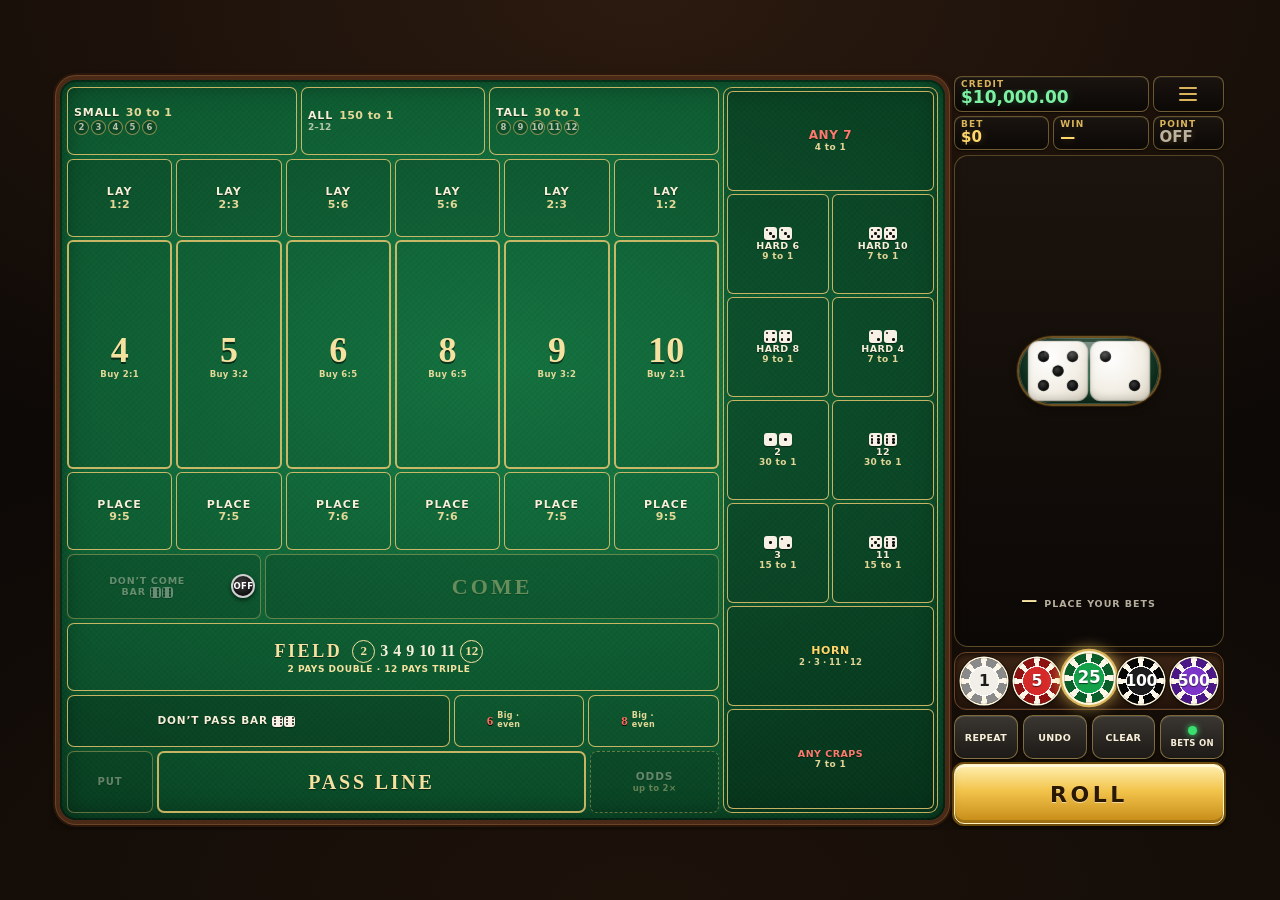
==== commit f95c88b0: "Fix iPhone layout shift after closing the menu; start with $10,000 - Menu, popups, backdrop and effe" ====
--- a/index.html
+++ b/index.html
@@ -21,7 +21,7 @@
 
     <!-- ===== Meters ===== -->
     <header class="meters" aria-label="Meters">
-      <div class="meter m-credit"><span class="m-lbl">Credit</span><span id="m-credit" class="m-val">$1,000.00</span></div>
+      <div class="meter m-credit"><span class="m-lbl">Credit</span><span id="m-credit" class="m-val">$10,000.00</span></div>
       <div class="meter m-bet"><span class="m-lbl">Bet</span><span id="m-bet" class="m-val">$0</span></div>
       <div class="meter m-win"><span class="m-lbl">Win</span><span id="m-win" class="m-val" aria-live="polite">&mdash;</span></div>
       <div class="meter m-point"><span class="m-lbl">Point</span><span id="m-point" class="m-val">OFF</span></div>
@@ -223,6 +223,7 @@
           </table>
           <p class="muted small">Tap a spot to bet the selected chip. Hold a bet for options, or drag it onto the chip tray to take it down.</p>
         </section>
+        <p id="diag" class="diag"></p>
       </div>
     </div>
   </div>
--- a/styles.css
+++ b/styles.css
@@ -60,9 +60,16 @@
   text-size-adjust: 100%;
 }
 
+/* body is the ONE full-screen fixed layer; every overlay is absolute inside it
+   (iOS samples full-edge fixed elements to tint the status bar).
+   --app-h is set only in an installed iPhone app (app.js pinShellHeight);
+   unset, this is exactly inset: 0. */
 body {
   position: fixed;
-  inset: 0;
+  top: 0;
+  left: 0;
+  width: 100%;
+  height: var(--app-h, 100%);
   -webkit-user-select: none;
   user-select: none;
   -webkit-touch-callout: none;
@@ -98,7 +105,7 @@
   inset: 0;
   margin: auto;
   width: 100%;
-  height: 100dvh;
+  height: var(--app-h, 100dvh);
   max-width: 640px;
   padding:
     calc(var(--safe-top) + var(--pad))
@@ -1012,7 +1019,7 @@
 @keyframes toastIn { from { transform: translateY(-6px); opacity: 0; } to { transform: none; opacity: 1; } }
 @keyframes toastOut { to { transform: translateY(-6px); opacity: 0; } }
 
-.fx { position: fixed; inset: 0; pointer-events: none; z-index: 60; overflow: hidden; }
+.fx { position: absolute; inset: 0; pointer-events: none; z-index: 60; overflow: hidden; }
 .float {
   position: absolute;
   transform: translate(-50%, -50%);
@@ -1041,9 +1048,9 @@
 /* ===================================================================
    Popover
    =================================================================== */
-.pop-backdrop { position: fixed; inset: 0; z-index: 70; background: rgba(0, 0, 0, 0.2); }
+.pop-backdrop { position: absolute; inset: 0; z-index: 70; background: rgba(0, 0, 0, 0.2); }
 .popover {
-  position: fixed;
+  position: absolute;
   z-index: 71;
   min-width: 180px;
   max-width: 240px;
@@ -1076,7 +1083,7 @@
    Modals
    =================================================================== */
 .modal {
-  position: fixed;
+  position: absolute;
   inset: 0;
   z-index: 80;
   display: grid;
@@ -1145,7 +1152,7 @@
    Menu sheet
    =================================================================== */
 .sheet-wrap {
-  position: fixed;
+  position: absolute;
   inset: 0;
   z-index: 75;
   background: rgba(0, 0, 0, 0.55);
@@ -1156,7 +1163,7 @@
 }
 .sheet {
   width: min(560px, 100%);
-  height: min(86dvh, 820px);
+  height: min(86%, 820px);
   display: flex;
   flex-direction: column;
   border-radius: 18px 18px 0 0;
@@ -1233,6 +1240,15 @@
 .pay-table th, .pay-table td { text-align: left; vertical-align: top; padding: 5px 4px; border-bottom: 1px solid rgba(217, 180, 91, 0.12); }
 .pay-table th { width: 38%; color: var(--gold-hi); font-weight: 700; }
 .pay-table td { color: var(--cream); }
+.diag {
+  margin: 10px 0 0;
+  font-size: 10px;
+  line-height: 1.35;
+  font-weight: 500;
+  color: rgba(247, 239, 216, 0.45);
+  overflow-wrap: anywhere;
+  font-variant-numeric: tabular-nums;
+}
 
 /* ===================================================================
    Size tuning
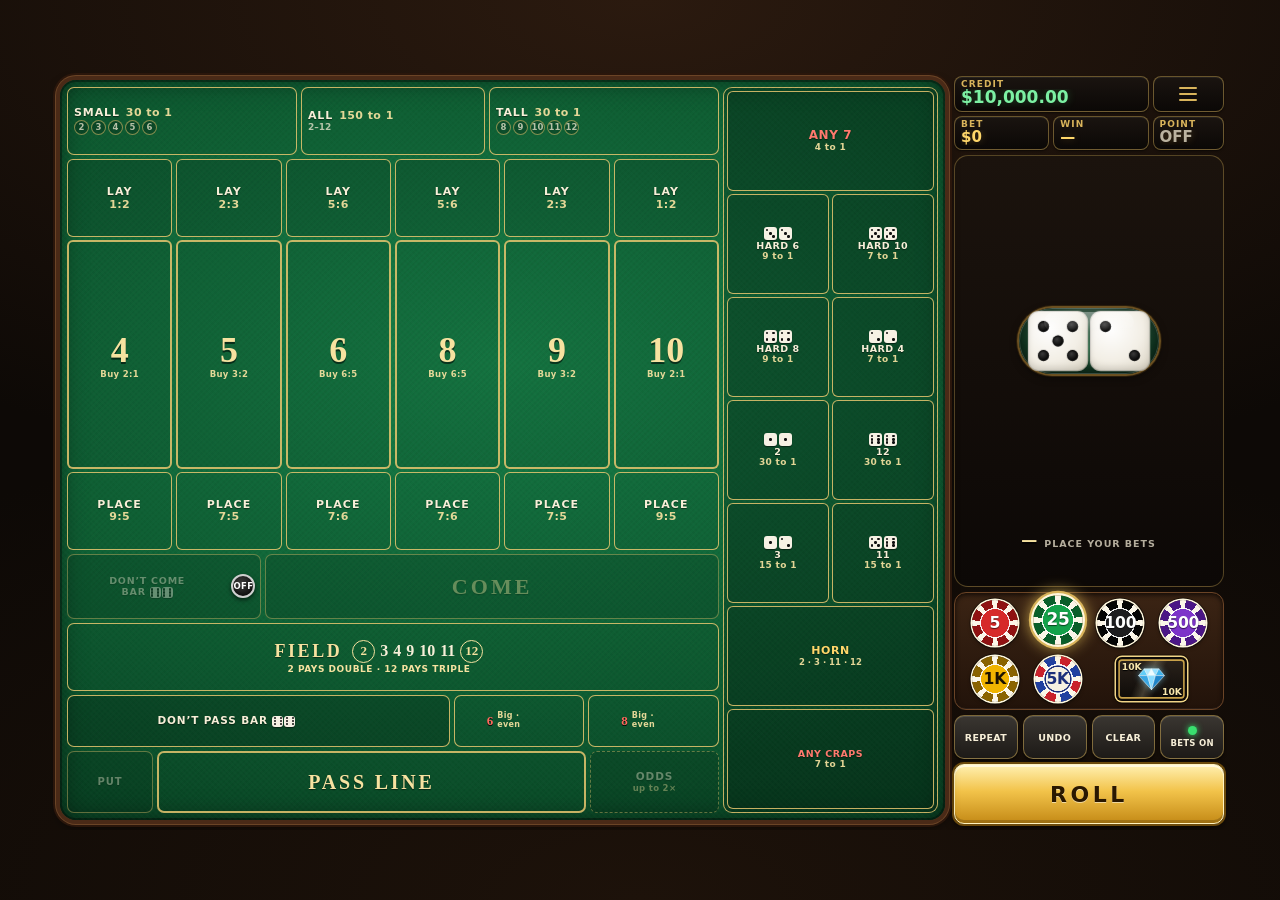
==== commit c8f007c3: "Chips: drop $1, add $1K, $5K and a $10K plaque Tray is now $5 · $25 · $100 · $500 · $1K · $5K · $10K" ====
--- a/index.html
+++ b/index.html
@@ -127,11 +127,13 @@
 
     <!-- ===== Chip tray ===== -->
     <section id="tray" class="tray" aria-label="Chips">
-      <button class="tchip c1" data-v="1" type="button" aria-label="1 dollar chip"><b>1</b></button>
       <button class="tchip c5" data-v="5" type="button" aria-label="5 dollar chip"><b>5</b></button>
       <button class="tchip c25" data-v="25" type="button" aria-label="25 dollar chip"><b>25</b></button>
       <button class="tchip c100" data-v="100" type="button" aria-label="100 dollar chip"><b>100</b></button>
       <button class="tchip c500" data-v="500" type="button" aria-label="500 dollar chip"><b>500</b></button>
+      <button class="tchip c1000" data-v="1000" type="button" aria-label="1,000 dollar chip"><b>1K</b></button>
+      <button class="tchip c5000" data-v="5000" type="button" aria-label="5,000 dollar chip"><b>5K</b></button>
+      <button class="tchip c10000" data-v="10000" type="button" aria-label="10,000 dollar plaque"><b>10K</b><b aria-hidden="true">10K</b></button>
       <span class="tray-drop" aria-hidden="true">Drop here to take down</span>
     </section>
 
--- a/styles.css
+++ b/styles.css
@@ -32,7 +32,7 @@
   --chip: 26px;
   --box-chip: 22px;
   --die: 46px;
-  --tray-chip: 46px;
+  --tray-chip: min(46px, calc((min(100vw, 640px) - 96px) / 7.3)); /* 6 chips + plaque across */
 
   --serif: ui-serif, Georgia, "Times New Roman", serif;
   --sans: system-ui, -apple-system, "SF Pro Text", "Segoe UI", Roboto, Helvetica, Arial, sans-serif;
@@ -127,12 +127,13 @@
     --chip: 24px;
     --box-chip: 21px;
     --die: 56px;
+    --rail: clamp(196px, 25vw, 270px);
     --tray-chip: 36px;
   }
   .app {
     max-width: 1180px;
     max-height: 760px;
-    grid-template-columns: minmax(0, 1fr) clamp(196px, 25vw, 270px);
+    grid-template-columns: minmax(0, 1fr) var(--rail);
     grid-template-rows: auto minmax(0, 1fr) auto auto;
     grid-template-areas:
       "felt meters"
@@ -825,6 +826,53 @@
 .c1000 { --c: #f0b400; --c2: #8a6300; --t: #1b1200; }
 .c5 b, .c25 b, .c100 b, .c500 b { text-shadow: 0 1px 1px rgba(0, 0, 0, 0.6); }
 
+/* $5K "flag" chip — cream centre, red and blue edge inserts */
+.c5000 {
+  --c: #f6f1e1;
+  --t: #1c2f7a;
+  background:
+    radial-gradient(circle closest-side, var(--c) 0 52%, #1c2f7a 54% 58%, rgba(255, 255, 255, 0.95) 60% 65%, transparent 66%),
+    repeating-conic-gradient(from 7deg, #c9212b 0deg 30deg, #fbf6e8 30deg 45deg, #1f3fa0 45deg 75deg, #fbf6e8 75deg 90deg);
+}
+
+/* $10K plaque — a rectangular marker instead of a round chip, with a
+   diamond emblem. On the felt it keeps a round chip's footprint (the
+   negative side margin lets it overhang) so no spot layout changes. */
+.c10000 {
+  --t: #f8e7ad;
+  --gem: url("data:image/svg+xml,%3Csvg xmlns='http://www.w3.org/2000/svg' viewBox='0 0 48 42'%3E%3Cg stroke='%23f4fdff' stroke-width='.9' stroke-linejoin='round'%3E%3Cpath fill='%2362cdf7' d='M1 15 11 3l6 12z'/%3E%3Cpath fill='%23aee9ff' d='M11 3h13l-7 12z'/%3E%3Cpath fill='%23effcff' d='M24 3l7 12H17z'/%3E%3Cpath fill='%2396e0ff' d='M24 3h13l-6 12z'/%3E%3Cpath fill='%2341b4ec' d='M37 3l10 12H31z'/%3E%3Cpath fill='%233aa7e3' d='M1 15h16l7 25z'/%3E%3Cpath fill='%2388dbff' d='M17 15h14l-7 25z'/%3E%3Cpath fill='%231f84c9' d='M31 15h16L24 40z'/%3E%3C/g%3E%3C/svg%3E");
+  width: calc(var(--cs) * 1.16);
+  height: calc(var(--cs) * 0.84);
+  margin: calc(var(--cs) * 0.08) calc(var(--cs) * -0.08);
+  border-radius: calc(var(--cs) * 0.15);
+  background:
+    linear-gradient(112deg, transparent 34%, rgba(255, 244, 200, 0.2) 47%, transparent 60%),
+    linear-gradient(#2c241c, #0c0907);
+  box-shadow:
+    inset 0 0 0 calc(var(--cs) * 0.05) #0c0907,
+    inset 0 0 0 calc(var(--cs) * 0.085) #c9a24a,
+    0 0 0 1.5px #f1d587,
+    0 0 0 2.5px rgba(0, 0, 0, 0.45),
+    0 2px 4px rgba(0, 0, 0, 0.65);
+}
+.c10000 b { position: relative; z-index: 1; text-shadow: 0 1px 1px #000; }
+.c10000::before {
+  content: "";
+  position: absolute;
+  inset: 16% 22%;
+  background: var(--gem) center / contain no-repeat;
+}
+.chip.c10000::before { opacity: 0.3; } /* watermark behind the bet amount */
+/* narrow spots: a compact plaque tucked against the edge so it covers no more
+   of the label than a round chip would */
+.prop .chip.c10000, .box .lay .chip.c10000, .box .place .chip.c10000 {
+  width: calc(var(--cs) * 0.98);
+  height: calc(var(--cs) * 0.7);
+  margin: calc(var(--cs) * 0.15) -1.5px calc(var(--cs) * 0.15) 0;
+}
+/* travelled come / don't-come bets sit two to a lane: stay inside the box */
+.box .buy .travel .chip.c10000 { width: var(--cs); height: calc(var(--cs) * 0.76); margin: calc(var(--cs) * 0.12) 0; }
+
 .chip.is-off b { transform: translateY(calc(var(--cs) * -0.2)); }
 .chip .off {
   position: absolute;
@@ -896,6 +944,39 @@
     0 4px 6px rgba(0, 0, 0, 0.7);
 }
 .tchip.poor { opacity: 0.45; }
+/* tray plaque: emblem in the middle, value in two corners */
+.tchip.c10000 {
+  width: calc(var(--cs) * 1.3);
+  height: calc(var(--cs) * 0.9);
+  margin: 0;
+  border-radius: calc(var(--cs) * 0.13);
+}
+.tchip.c10000::before { inset: 23% 31%; filter: drop-shadow(0 0 3px rgba(120, 215, 255, 0.55)); }
+.tchip.c10000 b { position: absolute; font-size: calc(var(--cs) * 0.2); letter-spacing: -0.01em; }
+.tchip.c10000 b:first-of-type { top: 12%; left: 8%; }
+.tchip.c10000 b:last-of-type { bottom: 12%; right: 8%; }
+.tchip.c10000::after {
+  content: "";
+  position: absolute;
+  inset: 0;
+  border-radius: inherit;
+  background: linear-gradient(112deg, transparent 42%, rgba(255, 255, 255, 0.42) 50%, transparent 58%) 130% 0 / 260% 100% no-repeat;
+  pointer-events: none;
+}
+.tchip.c10000.sel {
+  box-shadow:
+    inset 0 0 0 calc(var(--cs) * 0.05) #0c0907,
+    inset 0 0 0 calc(var(--cs) * 0.085) #c9a24a,
+    0 0 0 2px #fff8de,
+    0 0 0 4px var(--gold),
+    0 0 14px 3px rgba(255, 215, 100, 0.75),
+    0 4px 6px rgba(0, 0, 0, 0.7);
+}
+.tchip.c10000.sel::after { animation: plaqueSheen 3.2s ease-in-out infinite; }
+@keyframes plaqueSheen {
+  0%, 35% { background-position: 130% 0; }
+  75%, 100% { background-position: -30% 0; }
+}
 .tray-drop {
   position: absolute;
   inset: 0;
@@ -909,12 +990,26 @@
   color: #1b1200;
   background: rgba(255, 215, 100, 0.85);
   pointer-events: none;
+  z-index: 2; /* above the raised selected chip */
 }
 body.dragging .tray-drop { display: grid; background: rgba(255, 215, 100, 0.45); color: #fff; }
 body.dragging .tray.over .tray-drop { background: rgba(255, 215, 100, 0.9); color: #1b1200; }
 
-@media (orientation: landscape) {
-  .tray { padding: 5px 4px; }
+.tchip.sel { z-index: 1; } /* keep the selection ring above tightly packed neighbours */
+
+/* The landscape rail is too narrow for seven across. Tall windows (tablet,
+   desktop) stack two rows — four chips, then 1K · 5K · plaque. Phones have no
+   height to spare for that; see "Phone landscape" at the end of this file. */
+@media (orientation: landscape) and (min-height: 480px) {
+  .tray {
+    display: grid;
+    grid-template-columns: repeat(4, auto);
+    justify-content: space-evenly;
+    justify-items: center;
+    gap: 10px 4px; /* room for the raised, ringed selection between rows */
+    padding: 7px 4px;
+  }
+  .tchip.c10000 { grid-column: span 2; width: calc(var(--cs) * 1.55); height: calc(var(--cs) * 0.96); }
 }
 
 /* ===================================================================
@@ -1272,13 +1367,13 @@
 }
 /* Short portrait windows */
 @media (orientation: portrait) and (max-height: 760px) {
-  :root { --die: 40px; --tray-chip: 40px; }
+  :root { --die: 40px; --tray-chip: min(40px, calc((100vw - 96px) / 7.3)); }
   .controls { min-height: 46px; }
   .total { font-size: 26px; }
 }
 /* Short landscape (852x393 class) */
 @media (orientation: landscape) and (max-height: 400px) {
-  :root { --die: 44px; --tray-chip: 34px; --chip: 22px; --box-chip: 20px; }
+  :root { --die: 44px; --chip: 22px; --box-chip: 20px; }
   .m-val { font-size: 14px; }
   .meter { padding: 2px 6px 3px; }
   .controls { grid-template-rows: 36px 48px; }
@@ -1301,6 +1396,40 @@
   .bonus-spot { padding-right: 26px; gap: 4px; }
   .pips b { width: 13px; height: 13px; font-size: 7.5px; }
 }
+/* Phone landscape: the chip tray stands beside the dice as a two-wide rack —
+   5 · 25 / 100 · 500 / 1K · 5K / plaque — so the chips stay full size.
+   --die is derived from what is left of the rail so the dome always fits. */
+@media (orientation: landscape) and (max-height: 479px) {
+  :root {
+    --tray-chip: clamp(30px, calc((var(--rail) - 145px) / 2), 36px);
+    --tray-w: calc(var(--tray-chip) * 2 + 18px);
+    --die: clamp(36px, calc((var(--rail) - var(--tray-w) - 39px) / 2), 50px);
+  }
+  .app {
+    grid-template-columns: minmax(0, 1fr) calc(var(--rail) - var(--tray-w) - var(--gap)) var(--tray-w);
+    grid-template-rows: auto minmax(0, 1fr) auto;
+    grid-template-areas:
+      "felt meters meters"
+      "felt bubble tray"
+      "felt controls controls";
+  }
+  .bubble { padding: 6px 4px; }
+  .dome { padding: 6px 8px; }
+  .readout { flex-direction: column; align-items: center; gap: 3px; }
+  .caption { letter-spacing: 0.06em; }
+  .tray {
+    display: grid;
+    grid-template-columns: repeat(2, auto);
+    justify-content: space-evenly;
+    align-content: space-evenly;
+    justify-items: center;
+    align-items: center;
+    gap: 6px;
+    padding: 5px 3px;
+  }
+  .tchip.c10000 { grid-column: span 2; width: calc(var(--cs) * 1.75); height: calc(var(--cs) * 0.95); }
+  .tray-drop { padding: 6px; text-align: center; font-size: 11px; line-height: 1.25; }
+}
 /* Large desktop windows */
 @media (min-width: 1100px) and (min-height: 700px) and (orientation: landscape) {
   :root { --chip: 30px; --box-chip: 26px; --die: 54px; --tray-chip: 46px; }
@@ -1315,6 +1444,7 @@
 @media (prefers-reduced-motion: reduce) {
   .cube { transition-duration: 0.01s !important; }
   .die.hop, .dome.shake, .puck.pop, .chip.drop, .rchip.new { animation: none !important; }
+  .tchip.c10000.sel::after { animation: none !important; }
   .float { animation-duration: 1.4s; }
   .toast, .popover, .sheet, .modal, .sheet-wrap { animation: none !important; }
 }
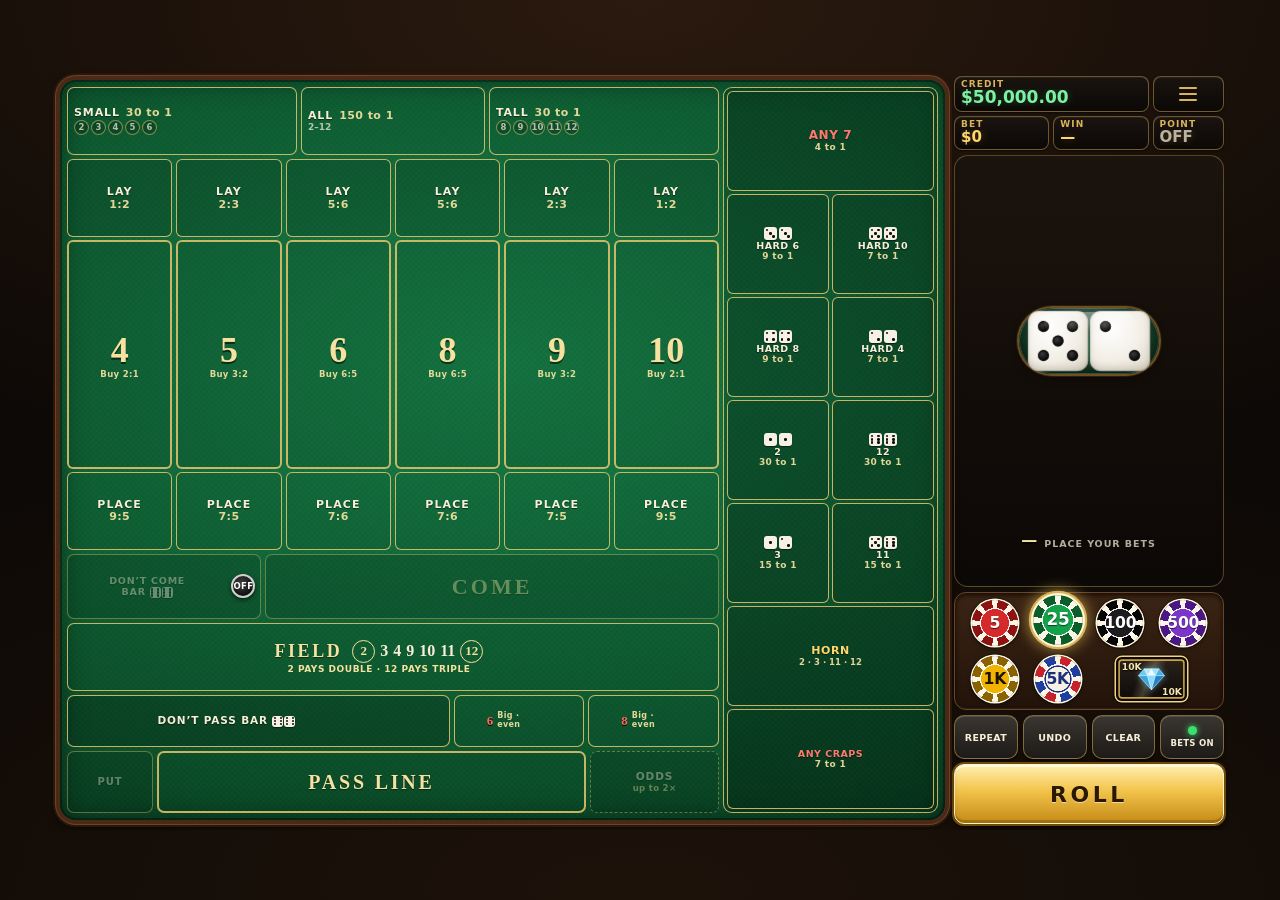
==== commit 54e54dfd: "Start with $50,000; one-time millionaire celebration - Starting bankroll and New Game reset are now " ====
--- a/index.html
+++ b/index.html
@@ -21,7 +21,7 @@
 
     <!-- ===== Meters ===== -->
     <header class="meters" aria-label="Meters">
-      <div class="meter m-credit"><span class="m-lbl">Credit</span><span id="m-credit" class="m-val">$10,000.00</span></div>
+      <div class="meter m-credit"><span class="m-lbl">Credit</span><span id="m-credit" class="m-val">$50,000.00</span></div>
       <div class="meter m-bet"><span class="m-lbl">Bet</span><span id="m-bet" class="m-val">$0</span></div>
       <div class="meter m-win"><span class="m-lbl">Win</span><span id="m-win" class="m-val" aria-live="polite">&mdash;</span></div>
       <div class="meter m-point"><span class="m-lbl">Point</span><span id="m-point" class="m-val">OFF</span></div>
--- a/styles.css
+++ b/styles.css
@@ -1115,6 +1115,66 @@
 @keyframes toastOut { to { transform: translateY(-6px); opacity: 0; } }
 
 .fx { position: absolute; inset: 0; pointer-events: none; z-index: 60; overflow: hidden; }
+
+/* ===== Easter egg: millionaire party (absolute, never fixed — see body note) ===== */
+.party {
+  position: absolute; inset: 0; z-index: 95; overflow: hidden;
+  display: grid; place-items: center;
+  background: radial-gradient(60% 45% at 50% 50%, rgba(255, 210, 90, 0.28), rgba(0, 0, 0, 0.55));
+  animation: fadeIn 0.3s ease-out;
+  transition: opacity 0.45s ease;
+}
+.party.out { opacity: 0; }
+.party-banner {
+  position: relative; z-index: 2;
+  display: flex; flex-direction: column; align-items: center; gap: 4px;
+  padding: 18px 26px; border-radius: 18px; text-align: center;
+  margin: calc(var(--safe-top) + 12px) calc(var(--safe-right) + 12px) calc(var(--safe-bottom) + 12px) calc(var(--safe-left) + 12px);
+  background: linear-gradient(#2a1a0c, #120b05);
+  border: 2px solid var(--gold-hi);
+  box-shadow: 0 0 0 4px rgba(242, 195, 74, 0.25), 0 0 60px rgba(255, 200, 80, 0.55);
+  animation: bannerPop 0.7s cubic-bezier(.2, 1.6, .4, 1) both;
+}
+.pb-top { font-family: var(--serif); font-size: 18px; color: var(--cream); letter-spacing: 0.2em; text-transform: uppercase; }
+.pb-big {
+  font-family: var(--serif); font-weight: 900; font-size: clamp(34px, 11vw, 64px); line-height: 1;
+  background: linear-gradient(#fff6c8, #f2c34a 55%, #b37a10); -webkit-background-clip: text; background-clip: text; color: transparent;
+  filter: drop-shadow(0 2px 0 #5a3c06);
+  animation: shimmer 1.6s ease-in-out infinite alternate;
+}
+.pb-sub { font-size: 13px; color: rgba(247, 239, 216, 0.8); margin-top: 4px; }
+@keyframes bannerPop { from { transform: scale(0.3) rotate(-8deg); opacity: 0; } to { transform: none; opacity: 1; } }
+@keyframes shimmer { to { filter: drop-shadow(0 2px 0 #5a3c06) brightness(1.25); } }
+
+.confetti {
+  position: absolute; top: -16px; width: 8px; height: 13px; border-radius: 2px; z-index: 3;
+  animation-name: confettiFall; animation-timing-function: cubic-bezier(.25, .6, .5, 1); animation-fill-mode: both;
+}
+@keyframes confettiFall {
+  from { transform: translate(0, 0) rotate(0); opacity: 1; }
+  to { transform: translate(var(--dx), 110vh) rotate(var(--rot)); opacity: 0.85; }
+}
+.balloon {
+  position: absolute; bottom: -140px; z-index: 1;
+  width: 54px; height: 66px; border-radius: 50% 50% 48% 48% / 55% 55% 45% 45%;
+  background: radial-gradient(circle at 32% 28%, rgba(255, 255, 255, 0.75) 0 6%, transparent 7%), var(--bc);
+  box-shadow: inset -6px -8px 14px rgba(0, 0, 0, 0.25);
+  transform: scale(var(--s));
+  animation-name: balloonUp; animation-timing-function: ease-in; animation-fill-mode: both;
+}
+.balloon::before { /* knot */
+  content: ''; position: absolute; left: 50%; bottom: -5px; margin-left: -5px;
+  border: 5px solid transparent; border-bottom-color: var(--bc); transform: rotate(180deg);
+}
+.balloon::after { /* string */
+  content: ''; position: absolute; left: 50%; top: 100%; width: 1px; height: 70px; margin-top: 4px;
+  background: rgba(247, 239, 216, 0.6);
+}
+@keyframes balloonUp {
+  0% { transform: translate(0, 0) scale(var(--s)); }
+  50% { transform: translate(var(--sway), -60vh) scale(var(--s)) rotate(4deg); }
+  100% { transform: translate(calc(var(--sway) * -1), -130vh) scale(var(--s)) rotate(-4deg); }
+}
 .float {
   position: absolute;
   transform: translate(-50%, -50%);
